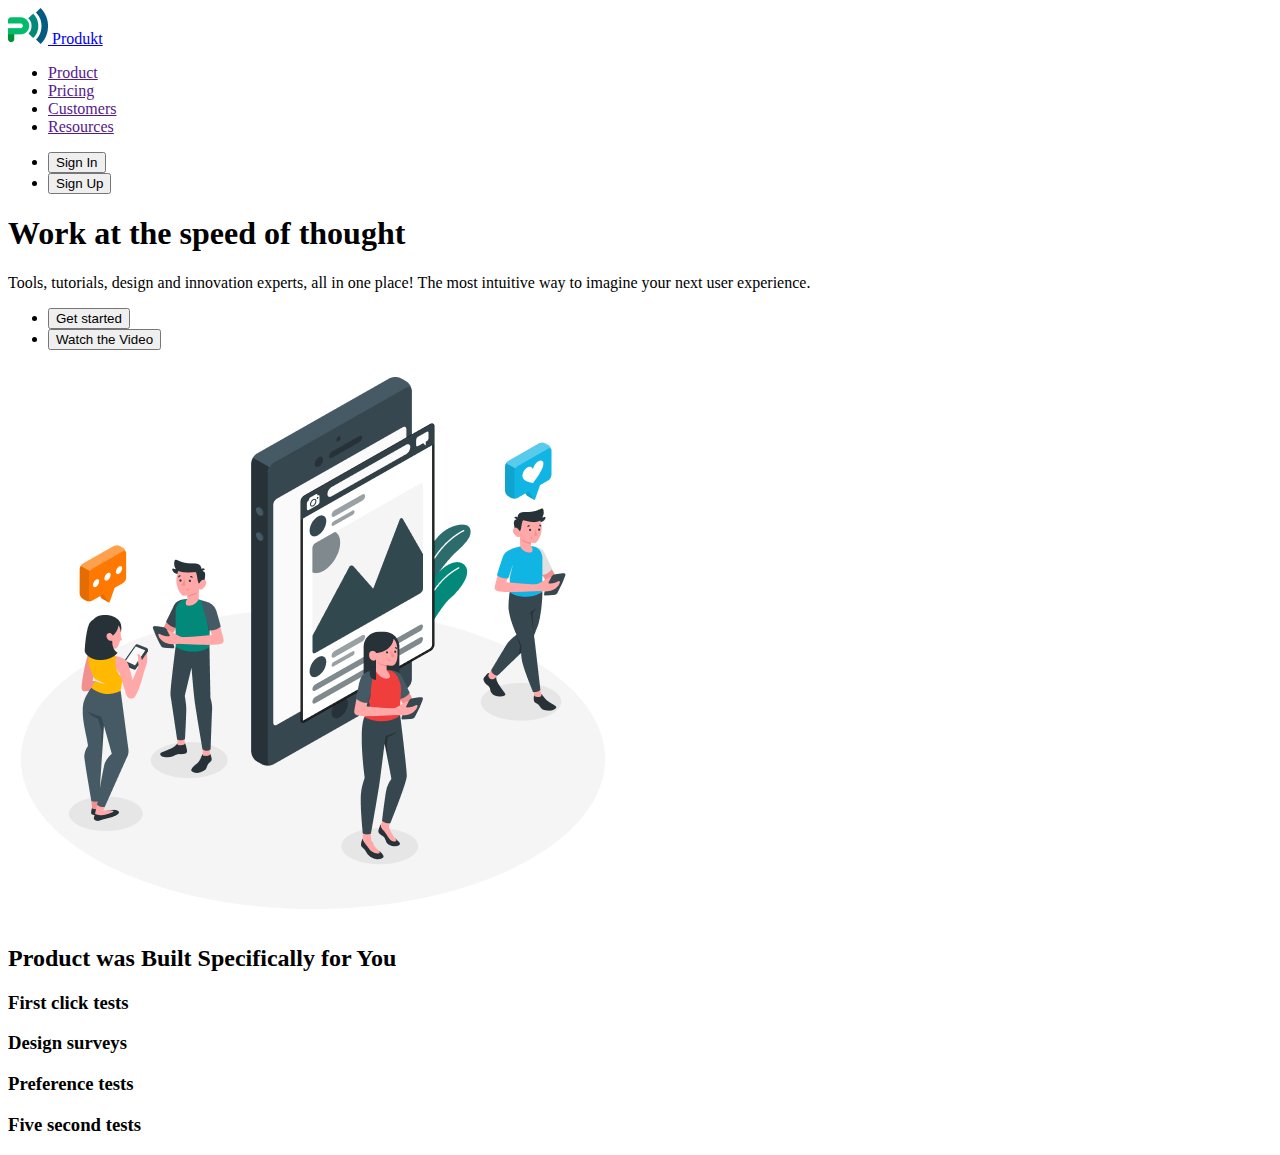
==== index.html @ e3a86c76 "add initial files" ====
<!DOCTYPE html>
<html lang="en">

<head>
    <meta charset="UTF-8">
    <meta name="viewport" content="width=device-width, initial-scale=1.0">
    <title>Document</title>
</head>

<body>
    <header>
        <a href="./index.html">
            <img src="./images/logo.png" alt="logo">
            Produkt
        </a>
        <nav>
            <ul>
                <li><a href="">Product</a></li>
                <li><a href="">Pricing</a></li>
                <li><a href="">Customers</a></li>
                <li><a href="">Resources</a></li>
            </ul>
        </nav>
        <ul>
            <li> <button type="button">Sign In</button></li>
            <li> <button type="button">Sign Up</button></li>
        </ul>
    </header>

</body>
<main>
    <section>
        <h1>Work at the speed
            of thought</h1>
        <p>Tools, tutorials, design and innovation experts, all in one place! The most intuitive way to imagine your
            next user
            experience.</p>
        <ul>
            <li> <button type="button">Get started</button></li>
            <li> <button type="button">Watch the Video</button></li>

        </ul>

    </section>


    <section>
        <img src="./images/hero-img.png" alt="People">

    </section>
    <section>
        <h2>Product was Built Specifically for You</h2>
        <li>
            <h3>First click tests</h3>
            <p></p>
        </li>
        <li>
            <h3>Design surveys</h3>
        </li>
        <li>
            <h3>Preference tests</h3>
        </li>
        <li>
            <h3>Five second tests</h3>
        </li>
    </section>
    <section></section>
    <section></section>
    <section></section>
    <section></section>
    <section></section>
    <section></section>
    <section></section>

</main>

</html>
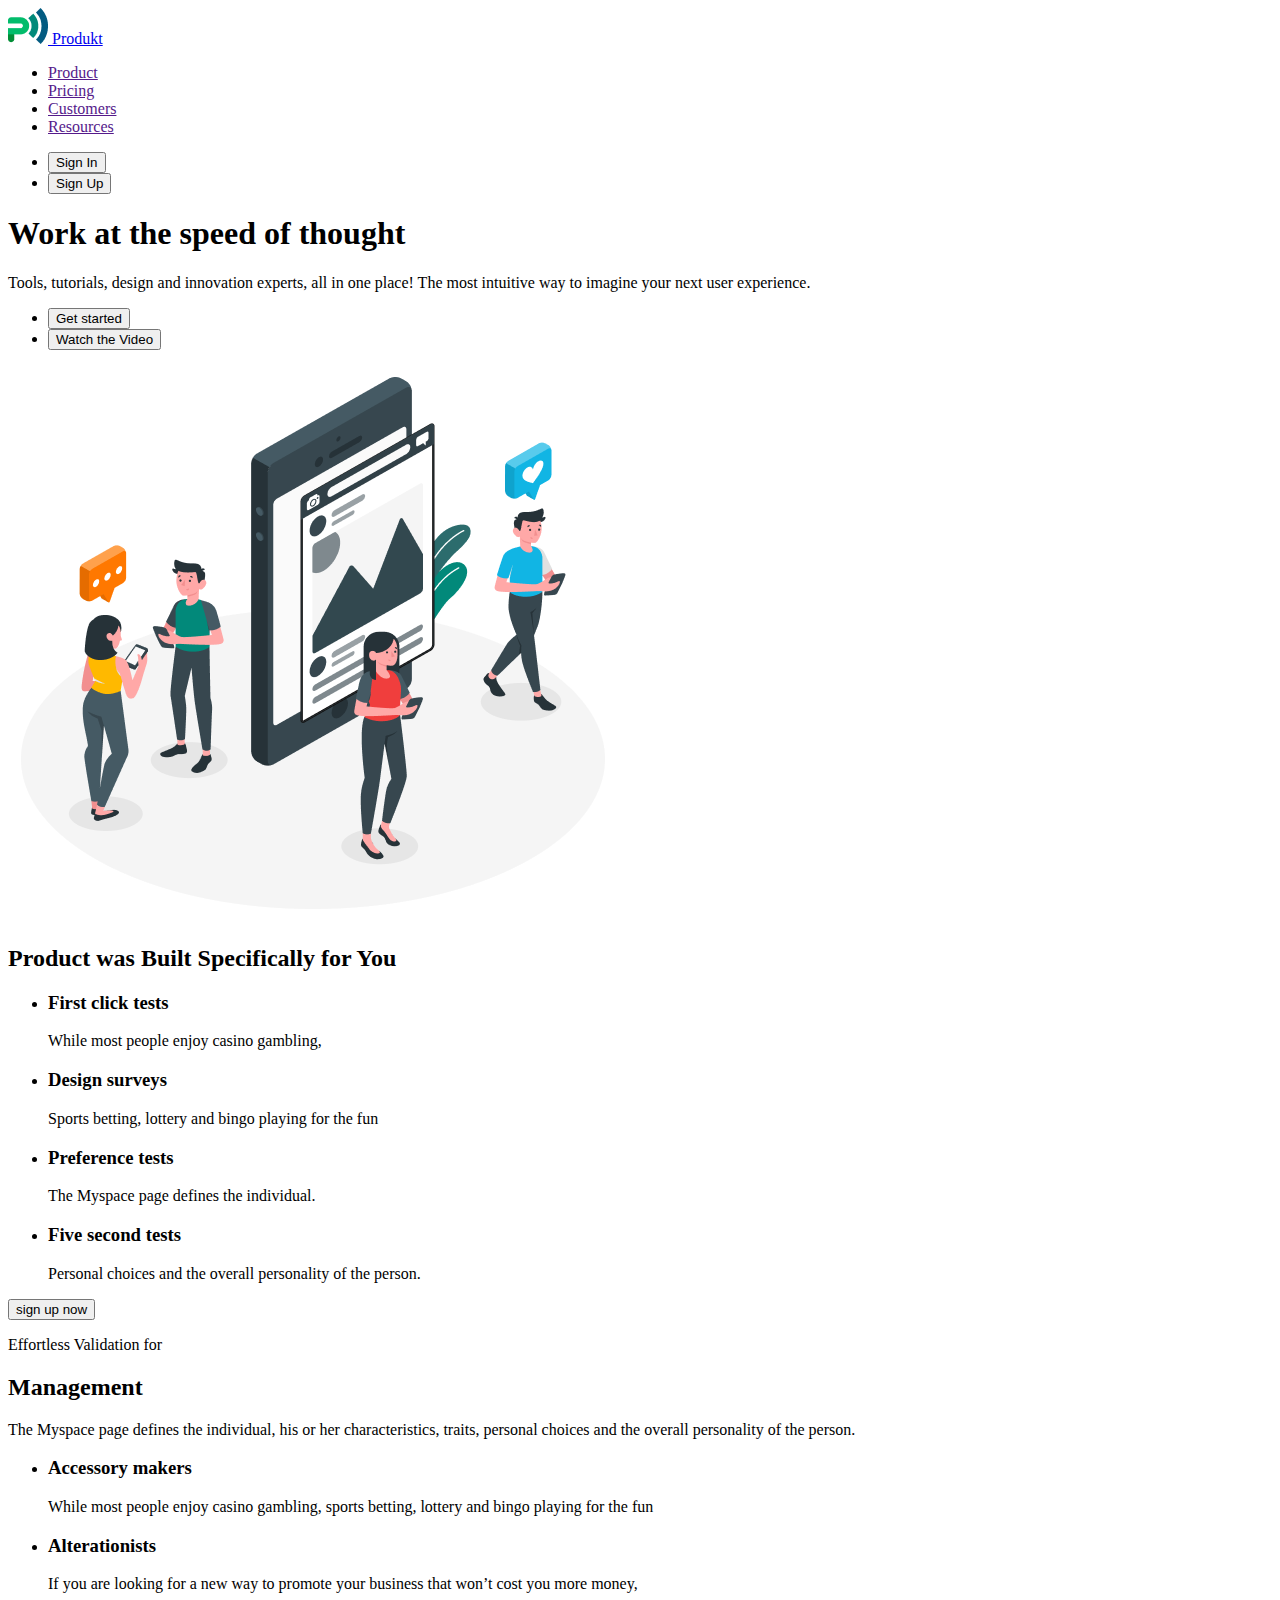
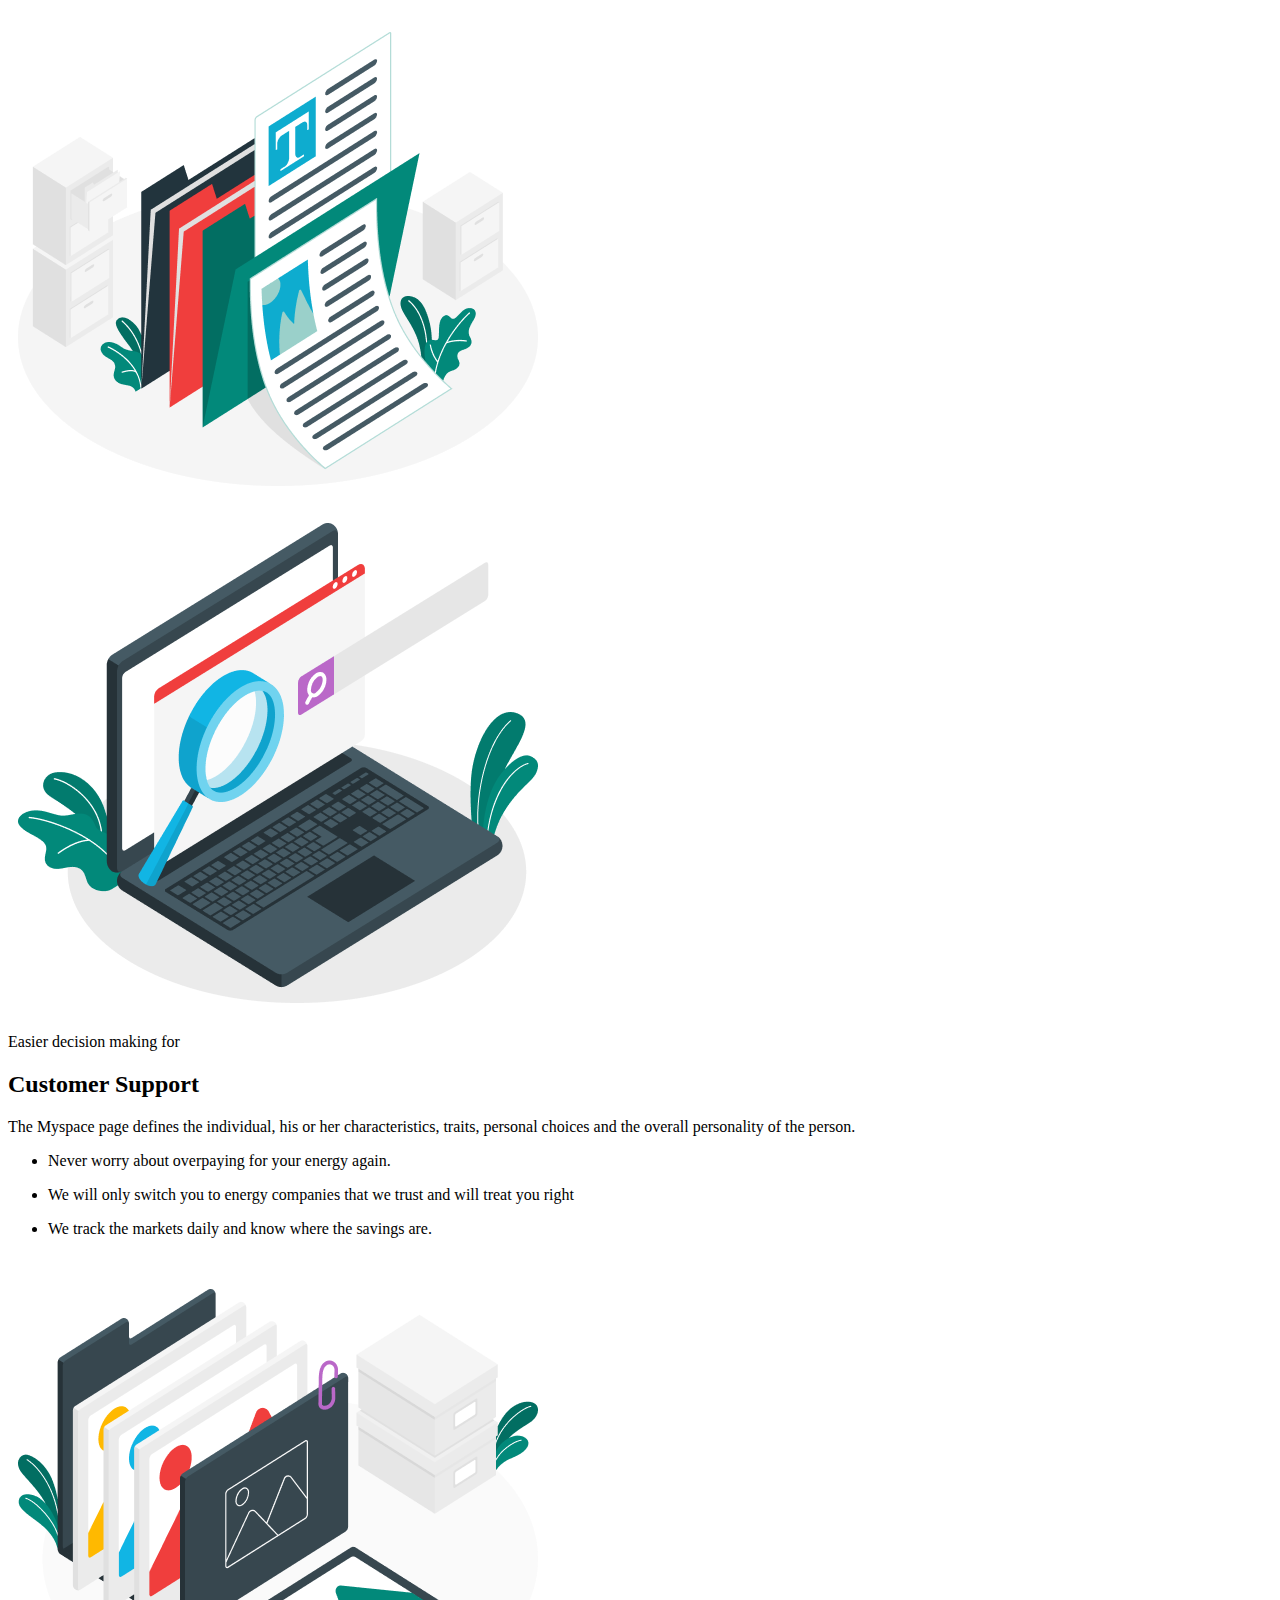
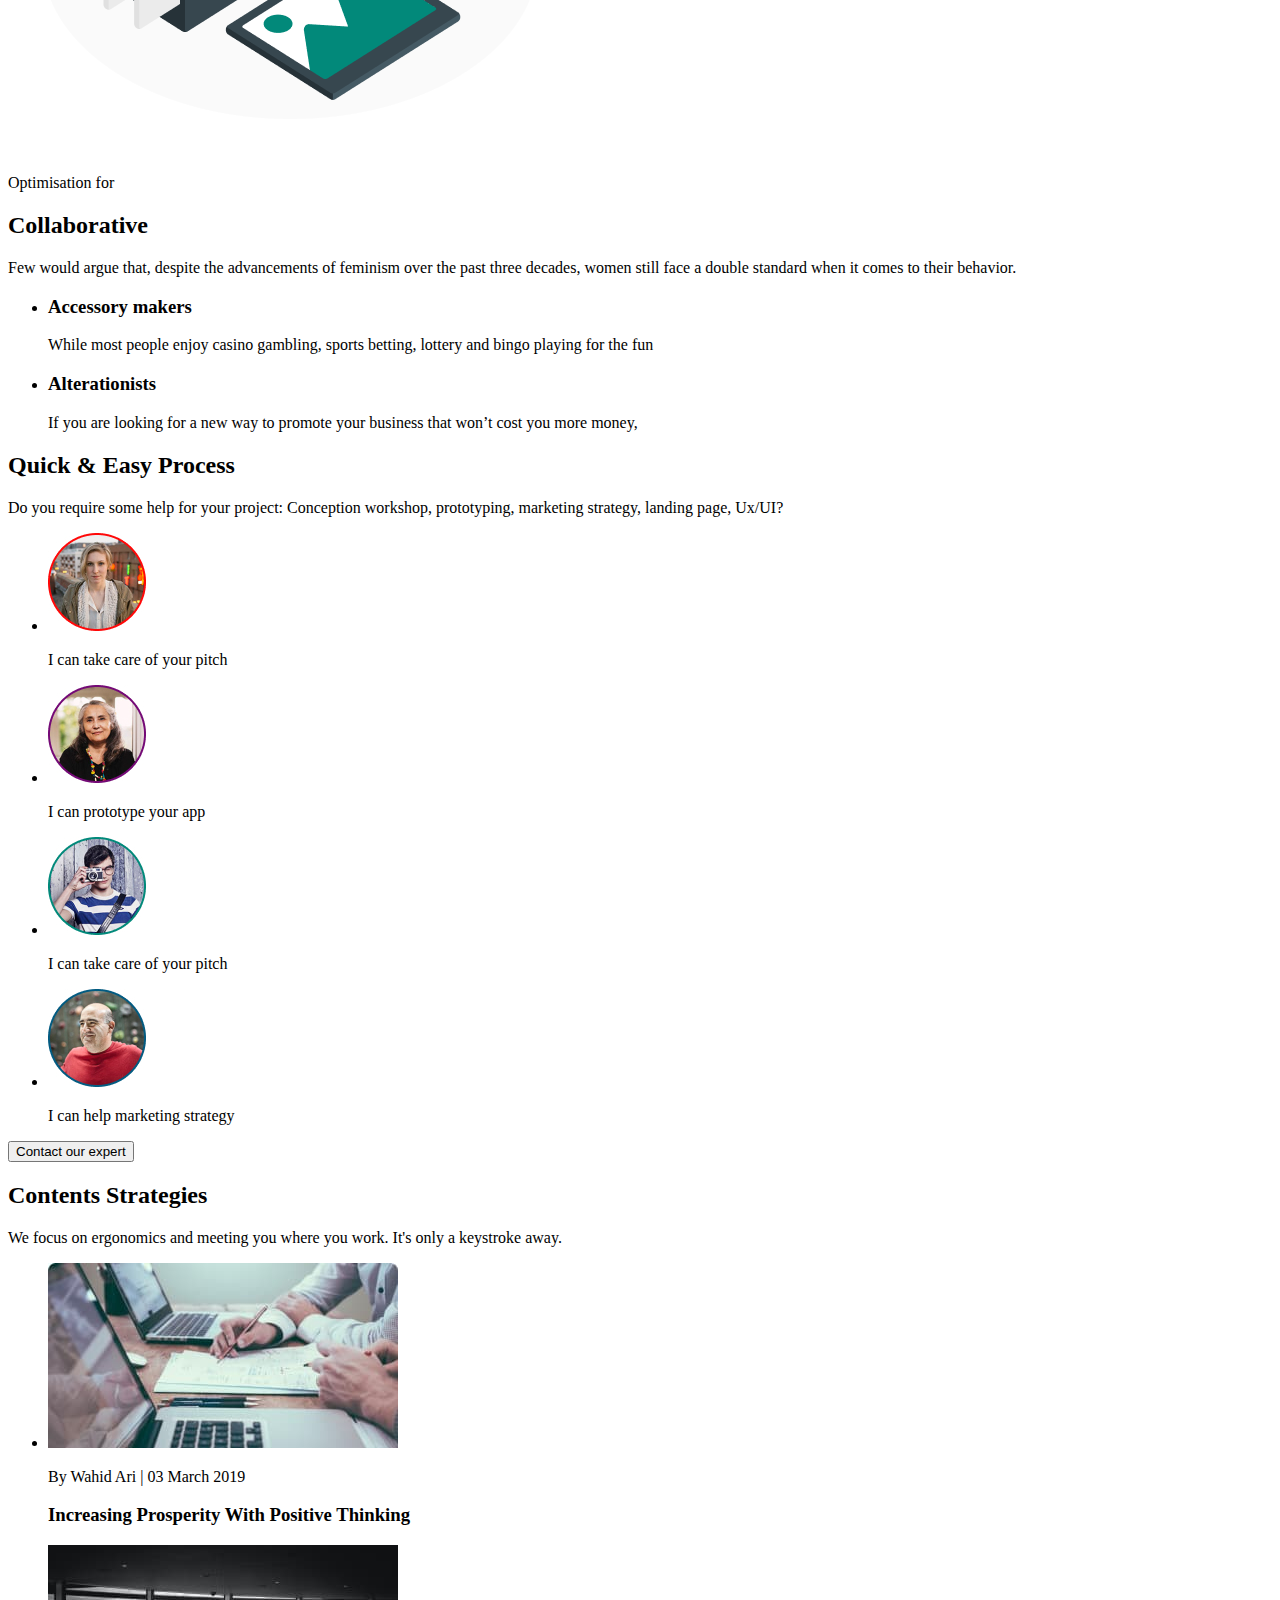
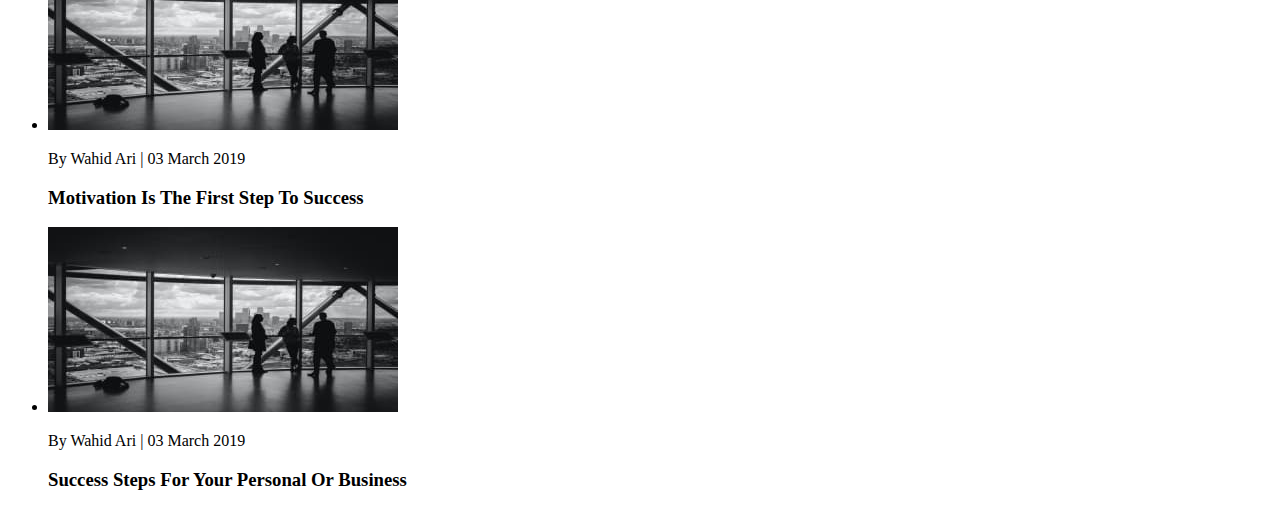
==== commit 43fbd306: "add initial files" ====
--- a/index.html
+++ b/index.html
@@ -27,51 +27,157 @@
         </ul>
     </header>
 
+
+    <main>
+
+        <section>
+            <h1>Work at the speed
+                of thought</h1>
+            <p>Tools, tutorials, design and innovation experts, all in one place! The most intuitive way to imagine your
+                next user
+                experience.</p>
+            <ul>
+                <li> <button type="button">Get started</button></li>
+                <li> <button type="button">Watch the Video</button></li>
+
+            </ul>
+            <img src="./images/hero-img.png" alt="People">
+
+        </section>
+
+        <section>
+            <h2>Product was Built Specifically for You</h2>
+            <ul>
+                <li>
+                    <h3>First click tests</h3>
+                    <p>While most people enjoy casino gambling,</p>
+                </li>
+                <li>
+                    <h3>Design surveys</h3>
+                    <p>Sports betting, lottery and bingo playing for the fun</p>
+                </li>
+                <li>
+                    <h3>Preference tests</h3>
+                    <p>The Myspace page defines the individual.</p>
+                </li>
+                <li>
+                    <h3>Five second tests</h3>
+                    <p>Personal choices and the overall personality of the person.</p>
+                </li>
+            </ul>
+            <button type="button">sign up now</button>
+
+        </section>
+        <section>
+            <p>Effortless Validation for</p>
+            <h2>Management</h2>
+            <p>The Myspace page defines the individual, his or her characteristics, traits, personal choices and the
+                overall
+                personality of the person.
+            </p>
+            <ul>
+                <li>
+                    <h3>Accessory makers</h3>
+                    <p>While most people enjoy casino gambling, sports betting, lottery and bingo playing for the fun
+                    </p>
+                </li>
+                <li>
+                    <h3>Alterationists</h3>
+                    <p>If you are looking for a new way to promote your business that won’t cost you more money,</p>
+                </li>
+            </ul>
+            <img src="./images/management-img.png" alt="Menegment">
+        </section>
+        <section>
+            <img src="./images/support-img.png" alt="Support">
+            <p>Easier decision making for</p>
+            <h2>Customer Support</h2>
+            <p>The Myspace page defines the individual, his or her characteristics, traits, personal choices and the
+                overall
+                personality of the person.</p>
+            <ul>
+                <li>
+                    <p>Never worry about overpaying for your energy again.</p>
+                </li>
+                <li>
+                    <p>We will only switch you to energy companies that we trust and will treat you right</p>
+                </li>
+                <li>
+                    <p>We track the markets daily and know where the savings are.</p>
+                </li>
+            </ul>
+        </section>
+        <section>
+            <img src="./images/collaboration-img.png" alt="collaboration">
+            <p>Optimisation for</p>
+            <h2>Collaborative</h2>
+            <p>Few would argue that, despite the advancements of feminism over the past three decades, women still face
+                a
+                double
+                standard when it comes to their behavior.</p>
+            <ul>
+                <li>
+                    <h3>Accessory makers</h3>
+                    <p>While most people enjoy casino gambling, sports betting, lottery and bingo playing for the fun
+                    </p>
+                </li>
+                <li>
+                    <h3>Alterationists</h3>
+                    <p>If you are looking for a new way to promote your business that won’t cost you more money,</p>
+                </li>
+            </ul>
+        </section>
+        <section>
+            <h2>Quick & Easy Process</h2>
+            <p>Do you require some help for your project: Conception workshop,
+                prototyping, marketing strategy, landing page, Ux/UI?</p>
+            <ul>
+                <li>
+                    <img src="./images/avatar.jpg" alt="Avatar">
+                    <p>I can take care of your pitch</p>
+                </li>
+                <li>
+                    <img src="./images/avatar (1).jpg" alt="Avatar1">
+                    <p>I can prototype your app</p>
+                </li>
+                <li>
+                    <img src="./images/avatar (2).jpg" alt="Avatar2">
+                    <p>I can take care of your pitch</p>
+                </li>
+                <li>
+                    <img src="./images/avatar (3).jpg" alt="Avatar3">
+                    <p>I can help marketing strategy</p>
+                </li>
+            </ul>
+            <button type="button">Contact our expert</button>
+        </section>
+        <section>
+            <h2>Contents Strategies</h2>
+            <p>We focus on ergonomics and meeting you where you work. It's only a keystroke away.</p>
+            <ul>
+                <li>
+                    <img src="./images/Bitmap2.jpg" alt="Laptop">
+                    <p>By Wahid Ari | 03 March 2019</p>
+                    <h3>Increasing Prosperity With Positive Thinking</h3>
+                </li>
+                <li>
+                    <img src="./images/Bitmap1.jpg" alt="Windiw">
+                    <p>By Wahid Ari | 03 March 2019</p>
+                    <h3>Motivation Is The First Step To Success</h3>
+                </li>
+                <li>
+                    <img src="./images/Bitmap1.jpg" alt="Buildings">
+                    <p>By Wahid Ari | 03 March 2019</p>
+                    <h3>Success Steps For Your Personal Or Business</h3>
+                </li>
+            </ul>
+        </section>
+        <section></section>
+        <section></section>
+        <section></section>
+
+    </main>
+    <footer></footer>
 </body>
-<main>
-    <section>
-        <h1>Work at the speed
-            of thought</h1>
-        <p>Tools, tutorials, design and innovation experts, all in one place! The most intuitive way to imagine your
-            next user
-            experience.</p>
-        <ul>
-            <li> <button type="button">Get started</button></li>
-            <li> <button type="button">Watch the Video</button></li>
-
-        </ul>
-
-    </section>
-
-
-    <section>
-        <img src="./images/hero-img.png" alt="People">
-
-    </section>
-    <section>
-        <h2>Product was Built Specifically for You</h2>
-        <li>
-            <h3>First click tests</h3>
-            <p></p>
-        </li>
-        <li>
-            <h3>Design surveys</h3>
-        </li>
-        <li>
-            <h3>Preference tests</h3>
-        </li>
-        <li>
-            <h3>Five second tests</h3>
-        </li>
-    </section>
-    <section></section>
-    <section></section>
-    <section></section>
-    <section></section>
-    <section></section>
-    <section></section>
-    <section></section>
-
-</main>
 
 </html>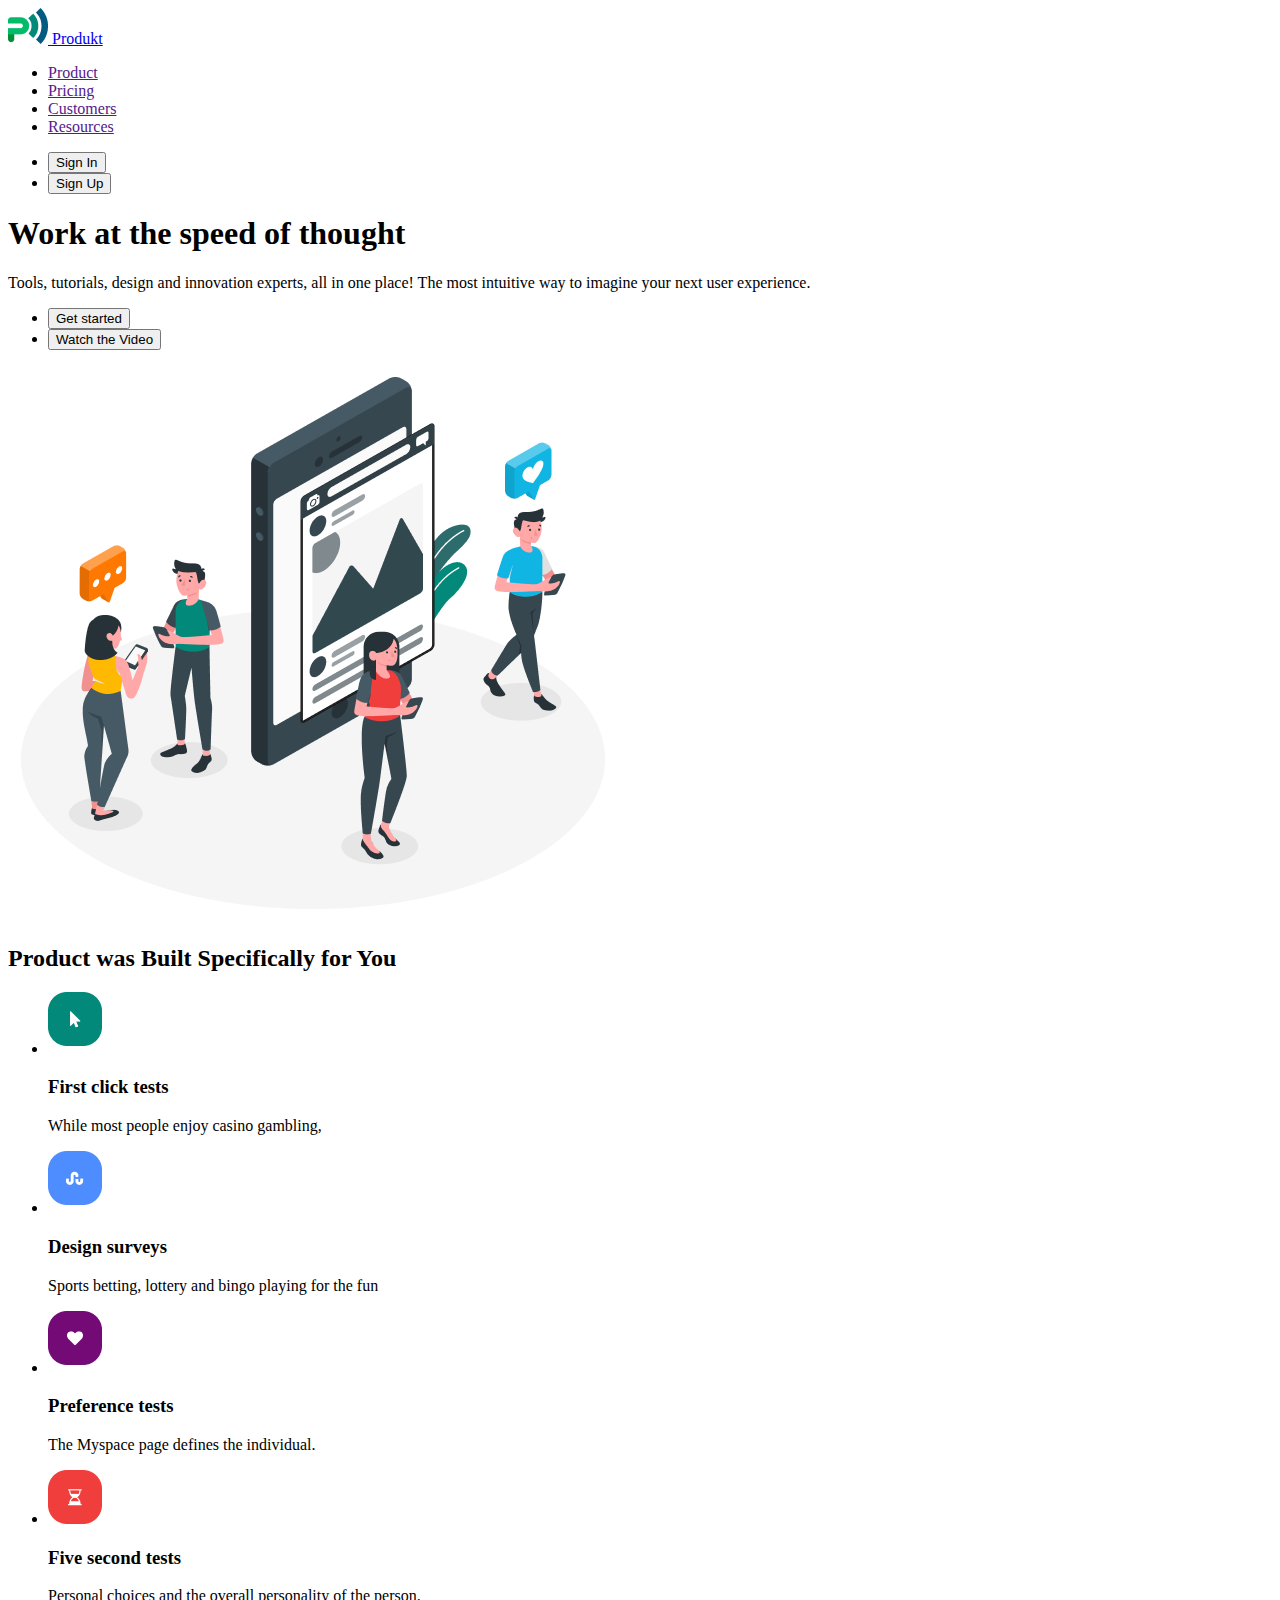
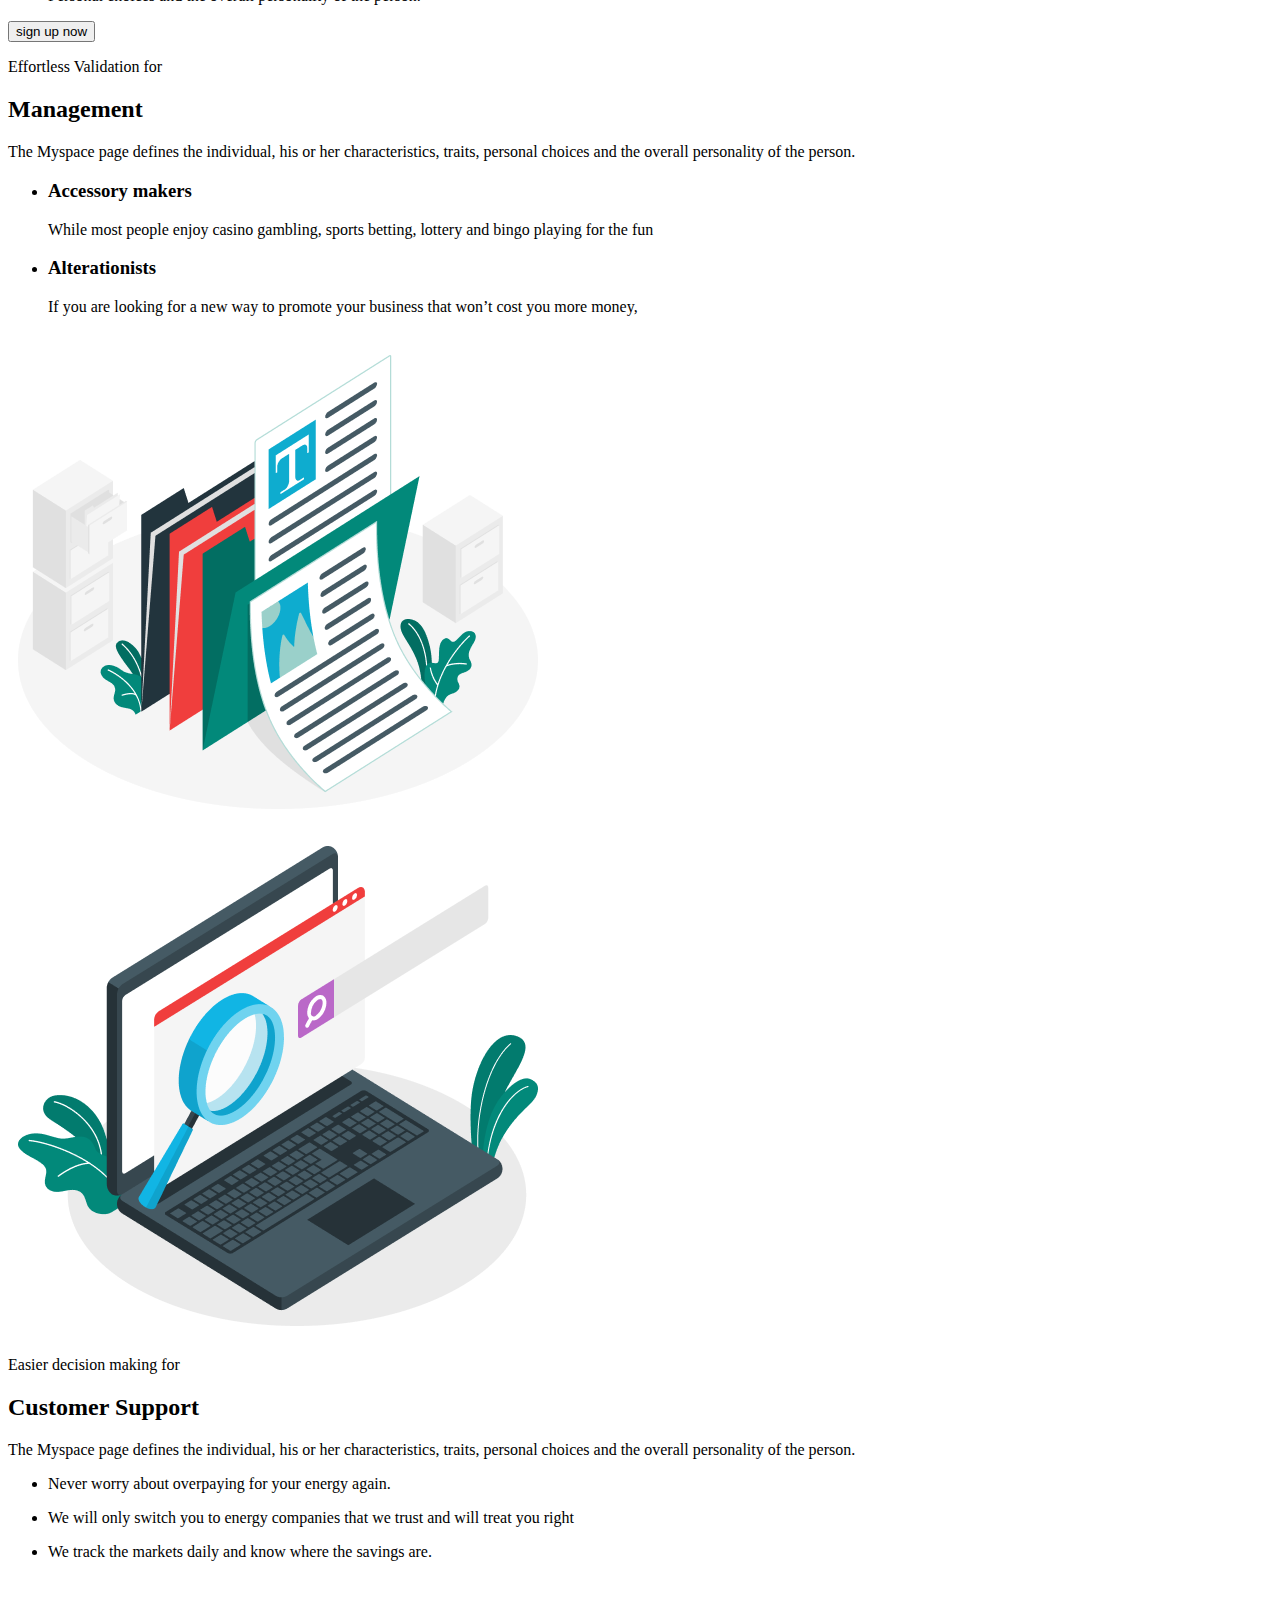
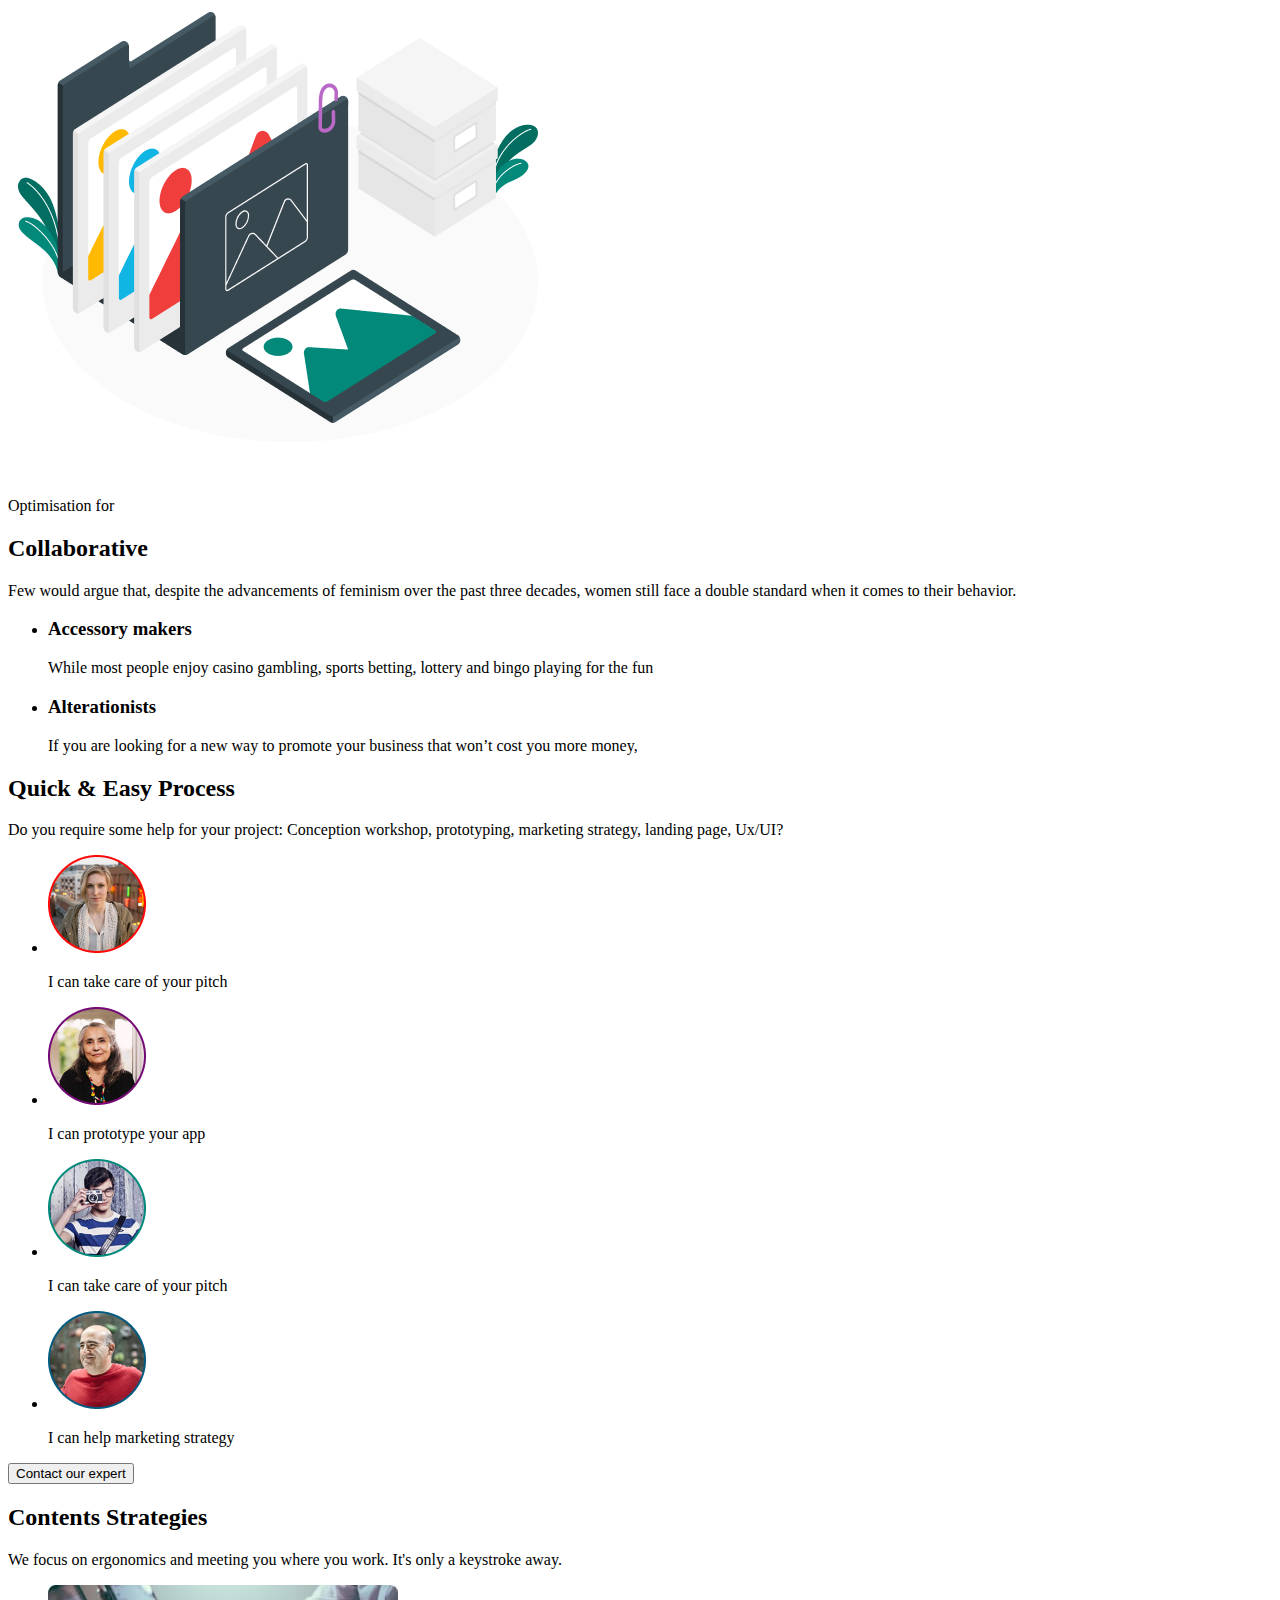
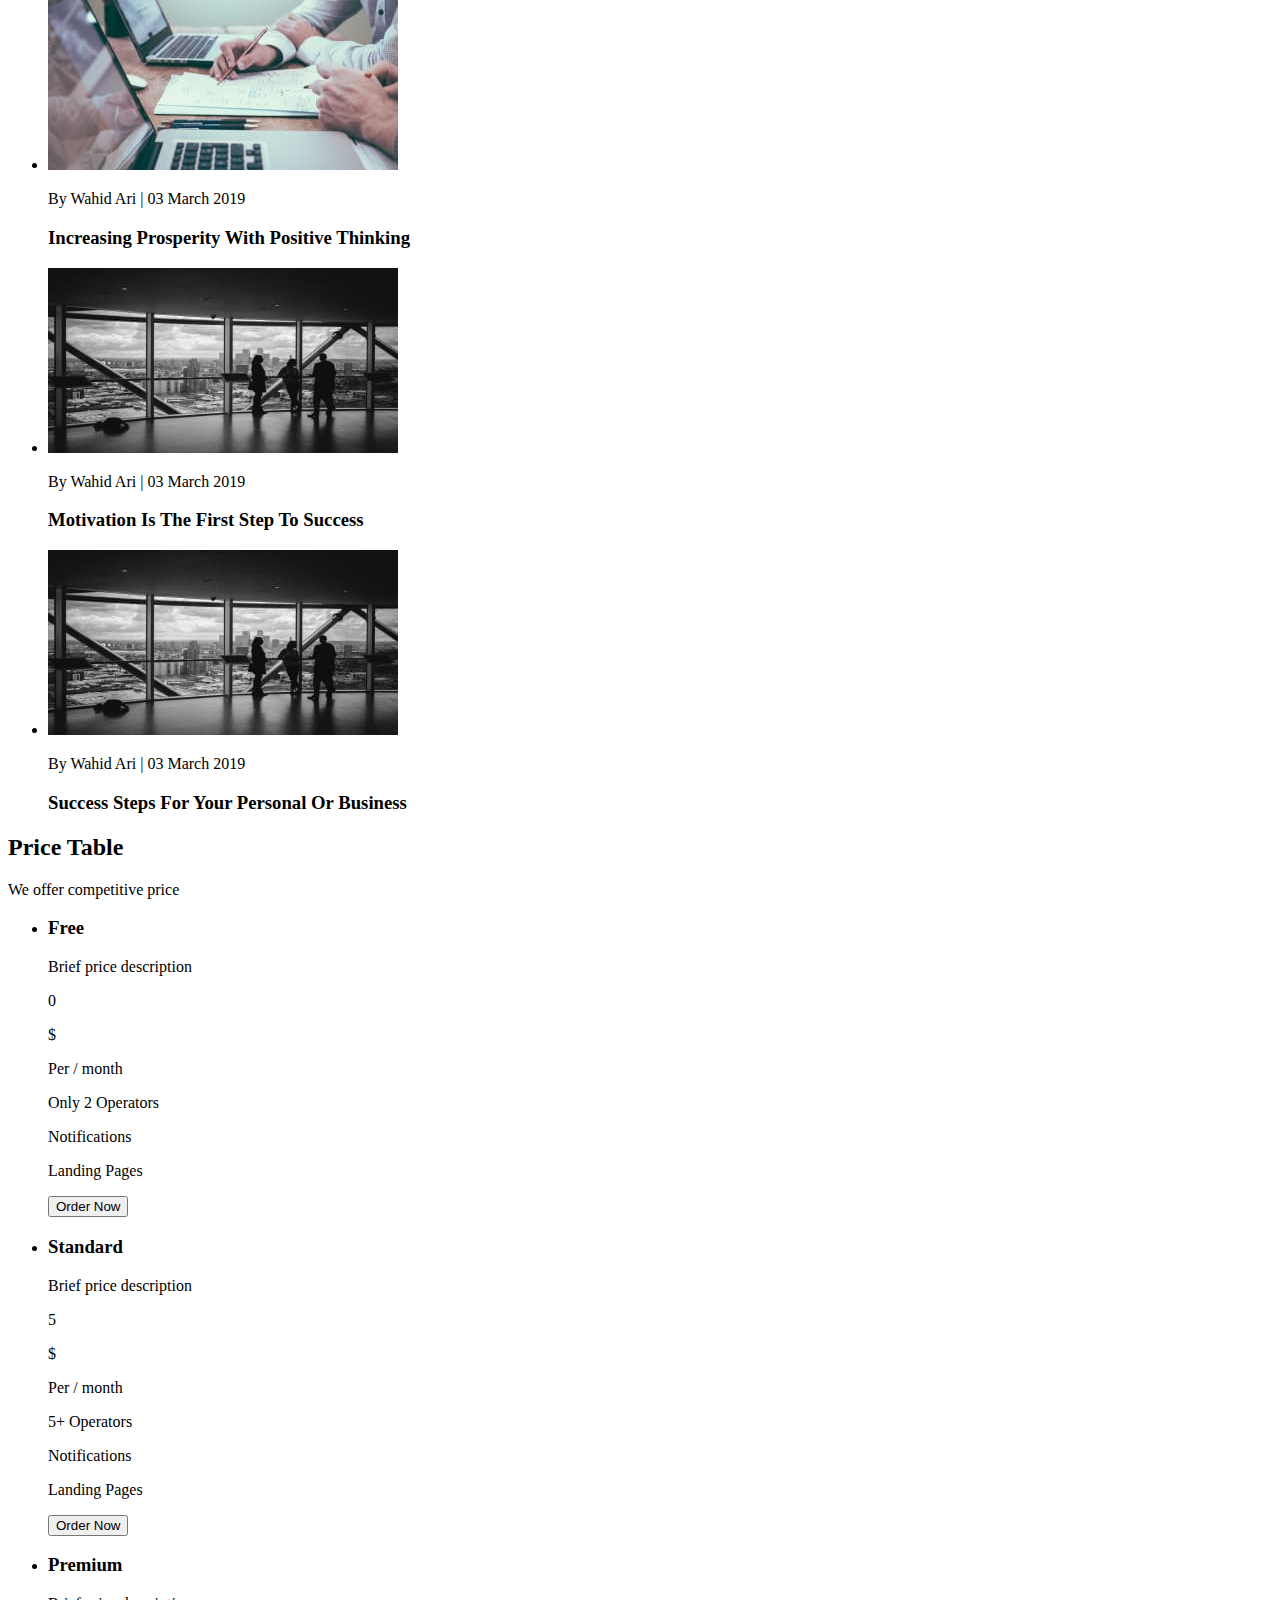
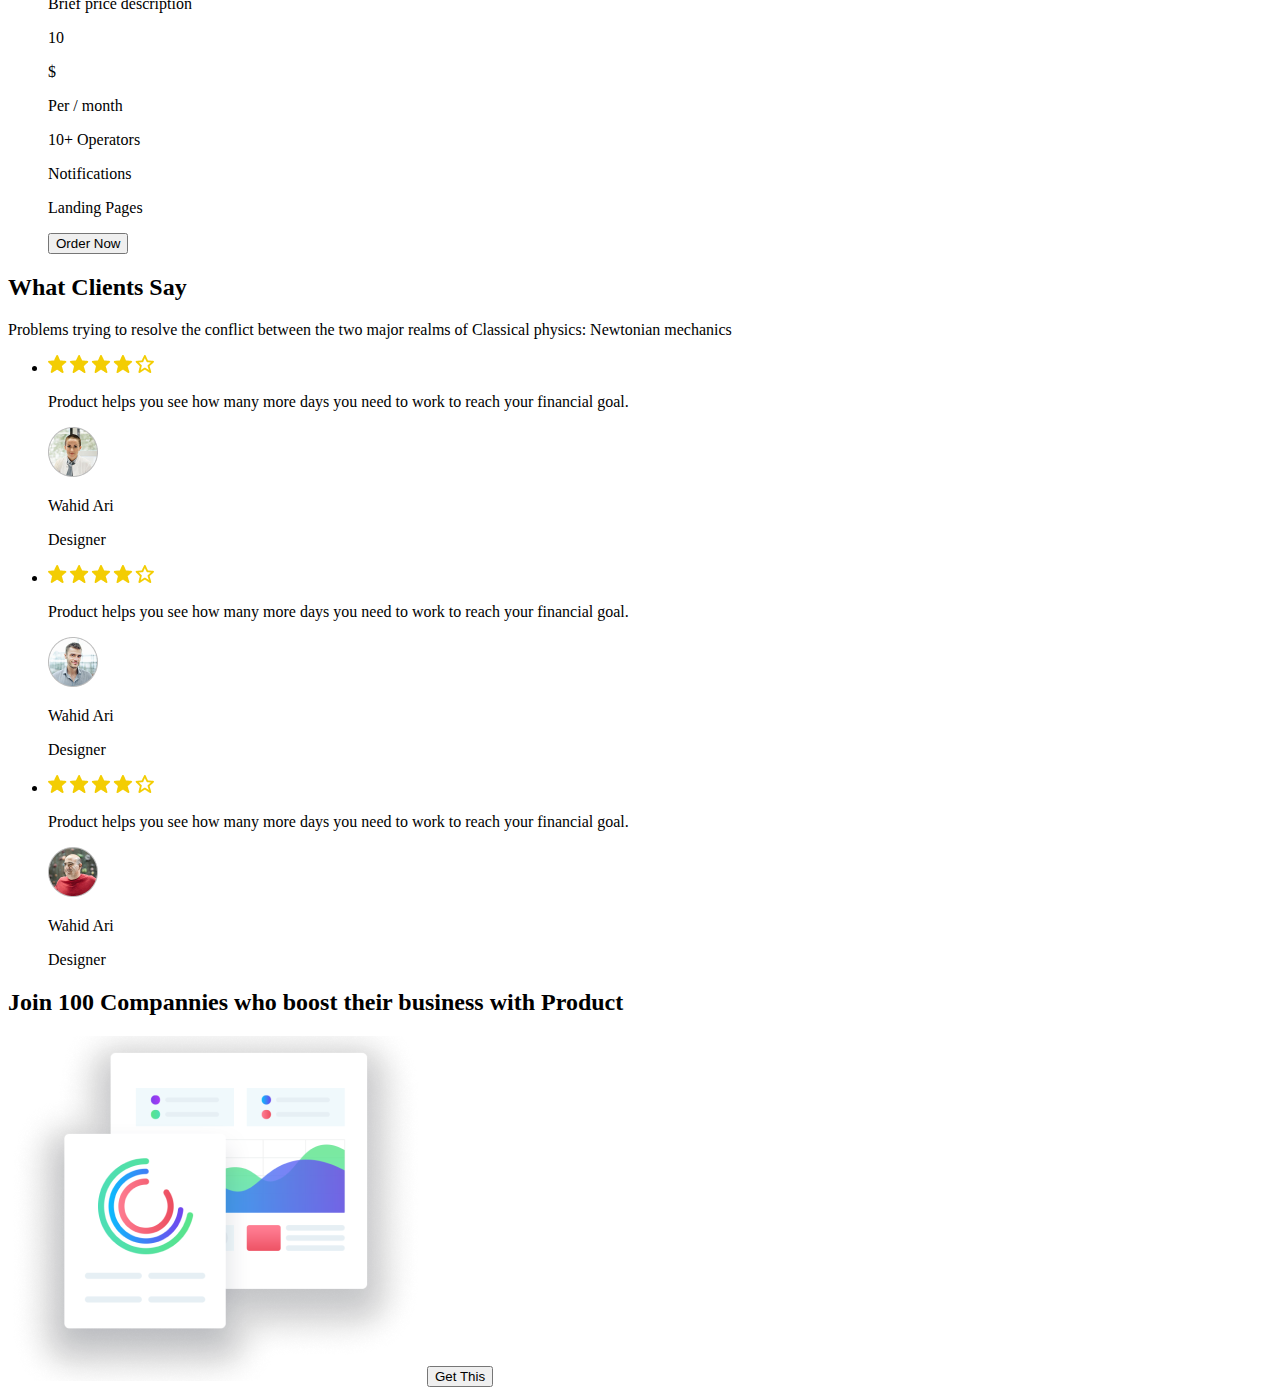
==== commit df00c74f: "add initial files" ====
--- a/index.html
+++ b/index.html
@@ -49,18 +49,22 @@
             <h2>Product was Built Specifically for You</h2>
             <ul>
                 <li>
+                    <img src="./images/icon-1.png" alt="green">
                     <h3>First click tests</h3>
                     <p>While most people enjoy casino gambling,</p>
                 </li>
                 <li>
+                    <img src="./images/icon-2.png" alt="blue">
                     <h3>Design surveys</h3>
                     <p>Sports betting, lottery and bingo playing for the fun</p>
                 </li>
                 <li>
+                    <img src="./images/icon-3.png" alt="purple">
                     <h3>Preference tests</h3>
                     <p>The Myspace page defines the individual.</p>
                 </li>
                 <li>
+                    <img src="./images/icon-4.png" alt="red">
                     <h3>Five second tests</h3>
                     <p>Personal choices and the overall personality of the person.</p>
                 </li>
@@ -172,9 +176,93 @@
                 </li>
             </ul>
         </section>
-        <section></section>
-        <section></section>
-        <section></section>
+        <section>
+            <h2>Price Table</h2>
+            <p>We offer competitive price</p>
+            <ul>
+                <li>
+                    <h3>Free</h3>
+                    <p>Brief price description</p>
+                    <p>0</p>
+                    <p>$</p>
+                    <p>Per / month</p>
+                    <p>Only 2 Operators</p>
+                    <p>Notifications</p>
+                    <p>Landing Pages</p>
+                    <button type="button">Order Now</button>
+                </li>
+            </ul>
+            <ul>
+                <li>
+                    <h3>Standard</h3>
+                    <p>Brief price description</p>
+                    <p>5</p>
+                    <p>$</p>
+                    <p>Per / month</p>
+                    <p>5+ Operators</p>
+                    <p>Notifications</p>
+                    <p>Landing Pages</p>
+                    <button type="button">Order Now</button>
+                </li>
+            </ul>
+            <ul>
+                <li>
+                    <h3>Premium</h3>
+                    <p>Brief price description</p>
+                    <p>10</p>
+                    <p>$</p>
+                    <p>Per / month</p>
+                    <p>10+ Operators</p>
+                    <p>Notifications</p>
+                    <p>Landing Pages</p>
+                    <button type="button">Order Now</button>
+                </li>
+            </ul>
+        </section>
+        <section>
+            <h2>What Clients Say</h2>
+            <p>Problems trying to resolve the conflict between
+                the two major realms of Classical physics: Newtonian mechanics</p>
+            <ul>
+                <li>
+                    <img src="./images/Group 204.png" alt="stars">
+                    <p>Product helps you see how many
+                        more days you need to work to
+                        reach your financial goal.</p>
+                    <img src="./images/Ellipse1.png" alt="woman">
+                    <p>Wahid Ari</p>
+                    <p>Designer</p>
+                </li>
+            </ul>
+            <ul>
+                <li>
+                    <img src="./images/Group 204.png" alt="stars">
+                    <p>Product helps you see how many
+                        more days you need to work to
+                        reach your financial goal.</p>
+                    <img src="./images/Ellipse2.png" alt="boy">
+                    <p>Wahid Ari</p>
+                    <p>Designer</p>
+                </li>
+            </ul>
+            <ul>
+                <li>
+                    <img src="./images/Group 204.png" alt="stars">
+                    <p>Product helps you see how many
+                        more days you need to work to
+                        reach your financial goal.</p>
+                    <img src="./images/Ellipse3.png" alt="men">
+                    <p>Wahid Ari</p>
+                    <p>Designer</p>
+                </li>
+            </ul>
+        </section>
+        <section>
+            <h2>Join 100 Compannies who boost their business with Product</h2>
+            <img src="./images/screen.png" alt="graphics">
+            <button type="button">Get This</button>
+        </section>
+
 
     </main>
     <footer></footer>
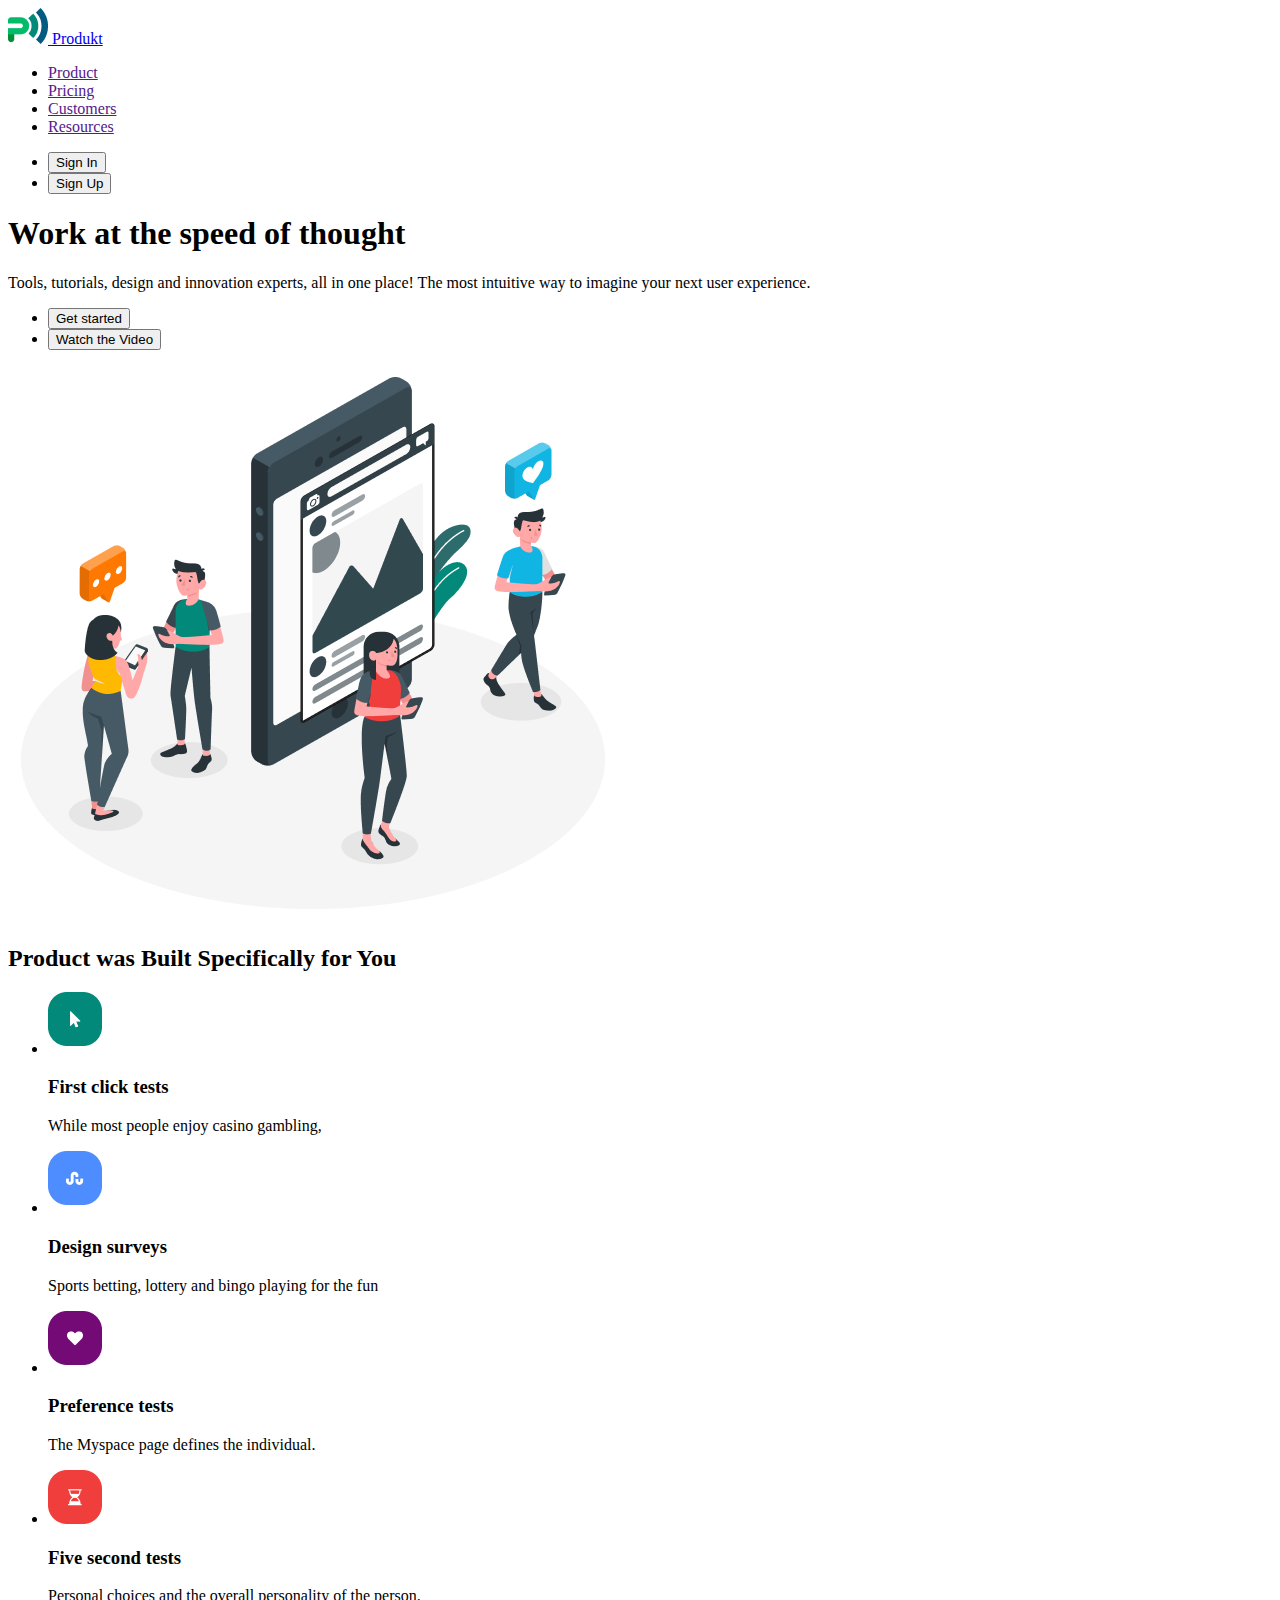
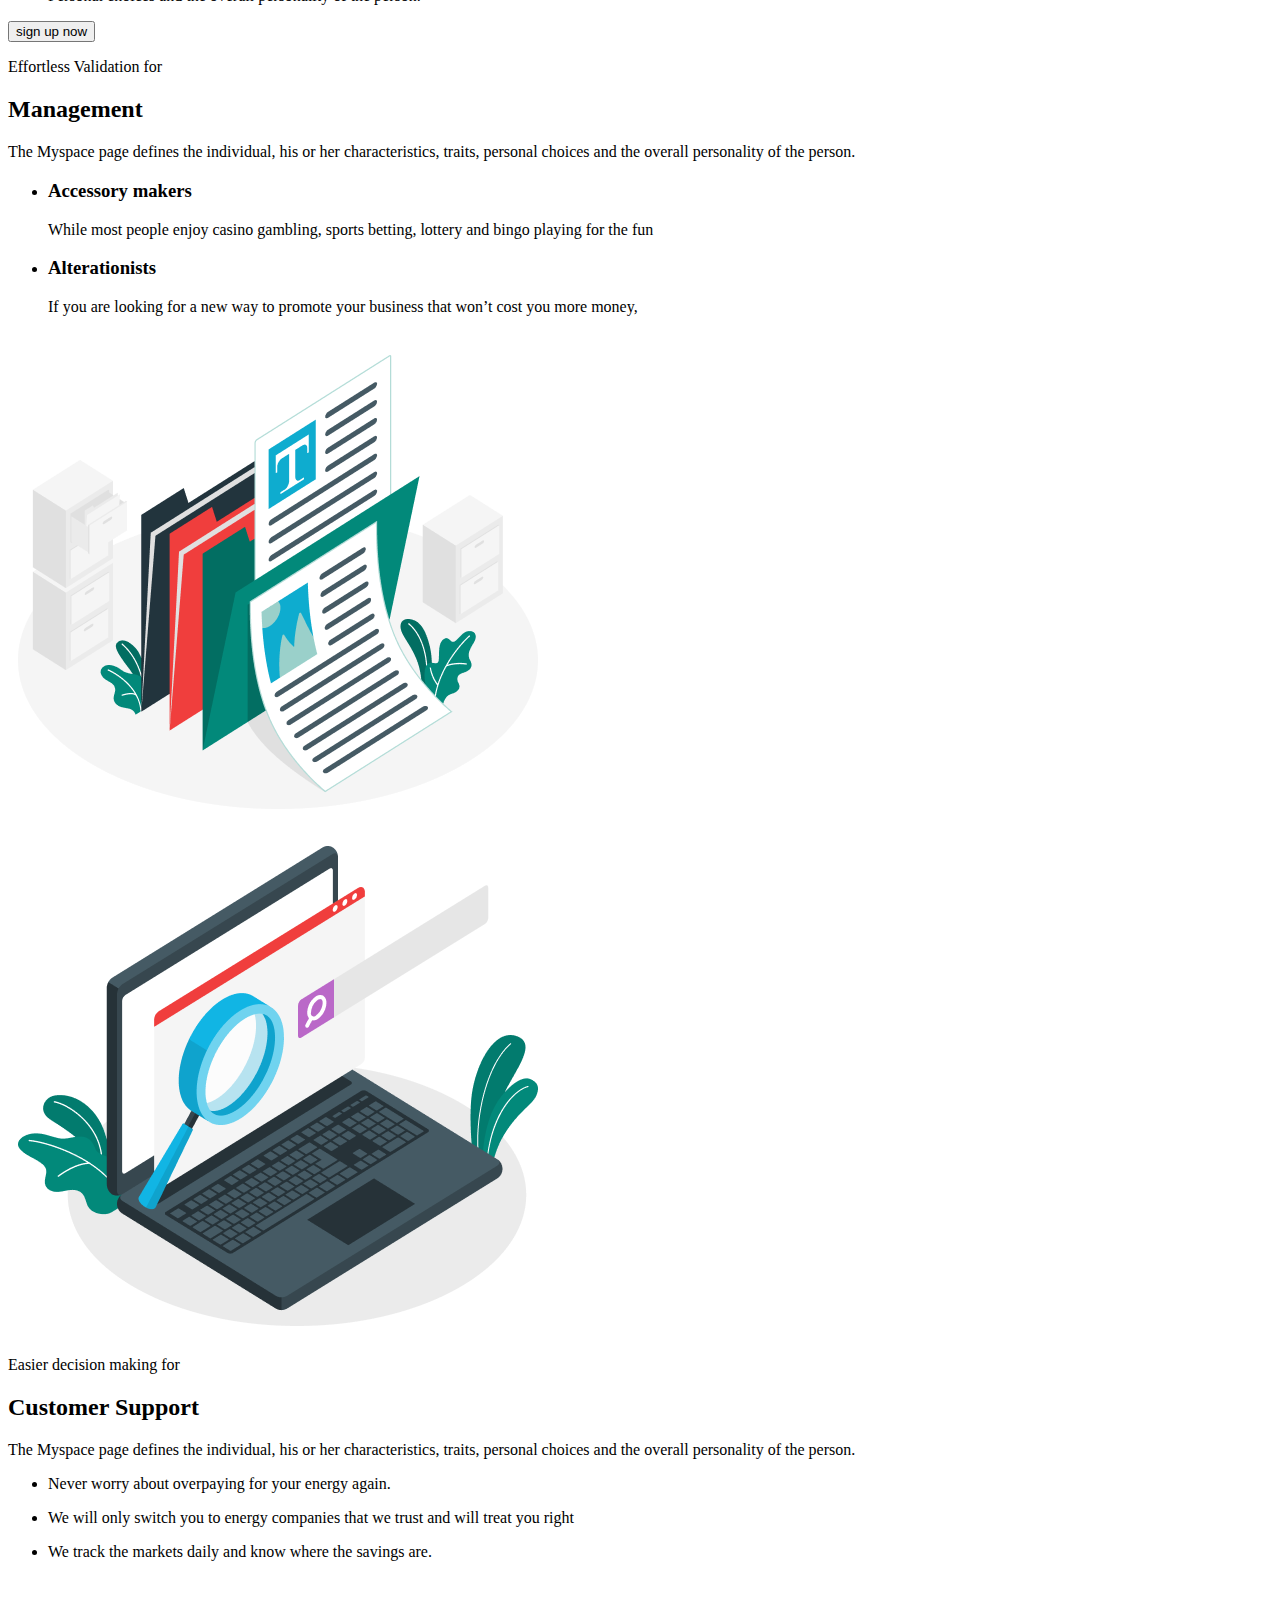
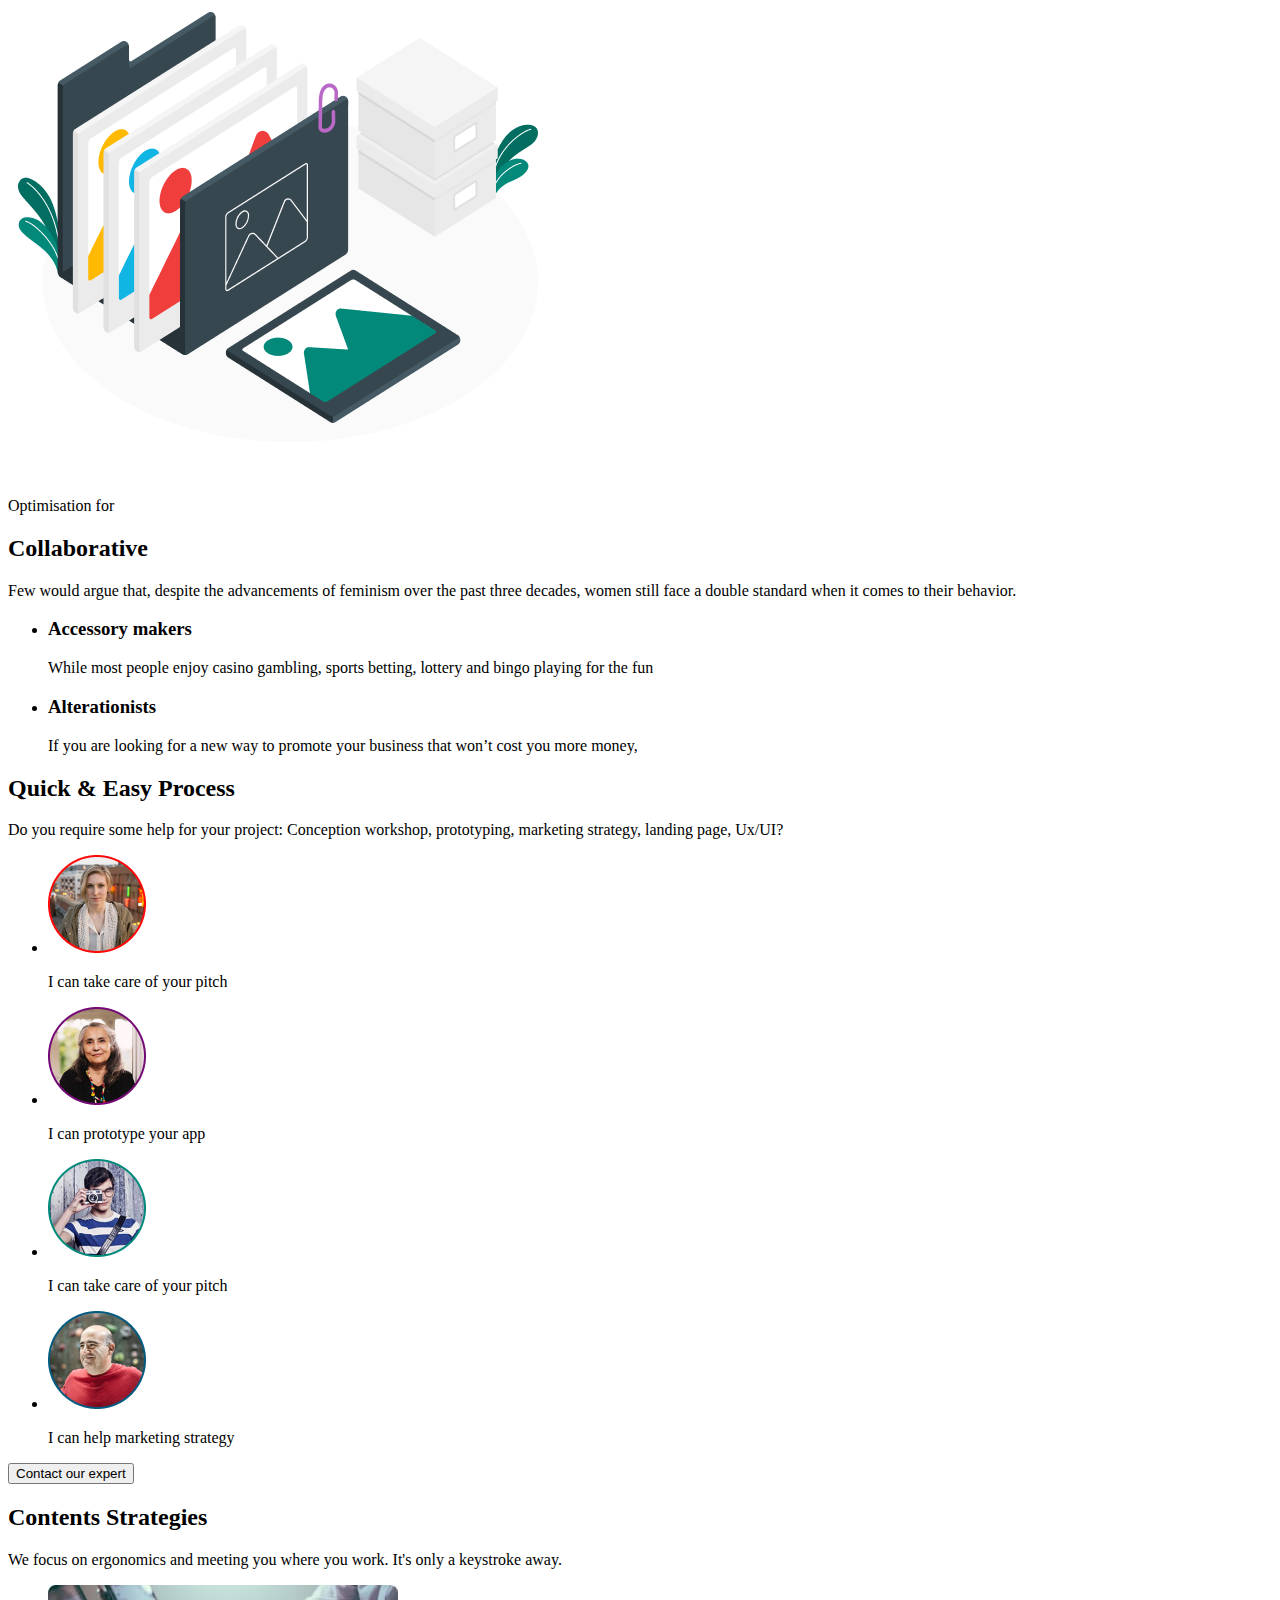
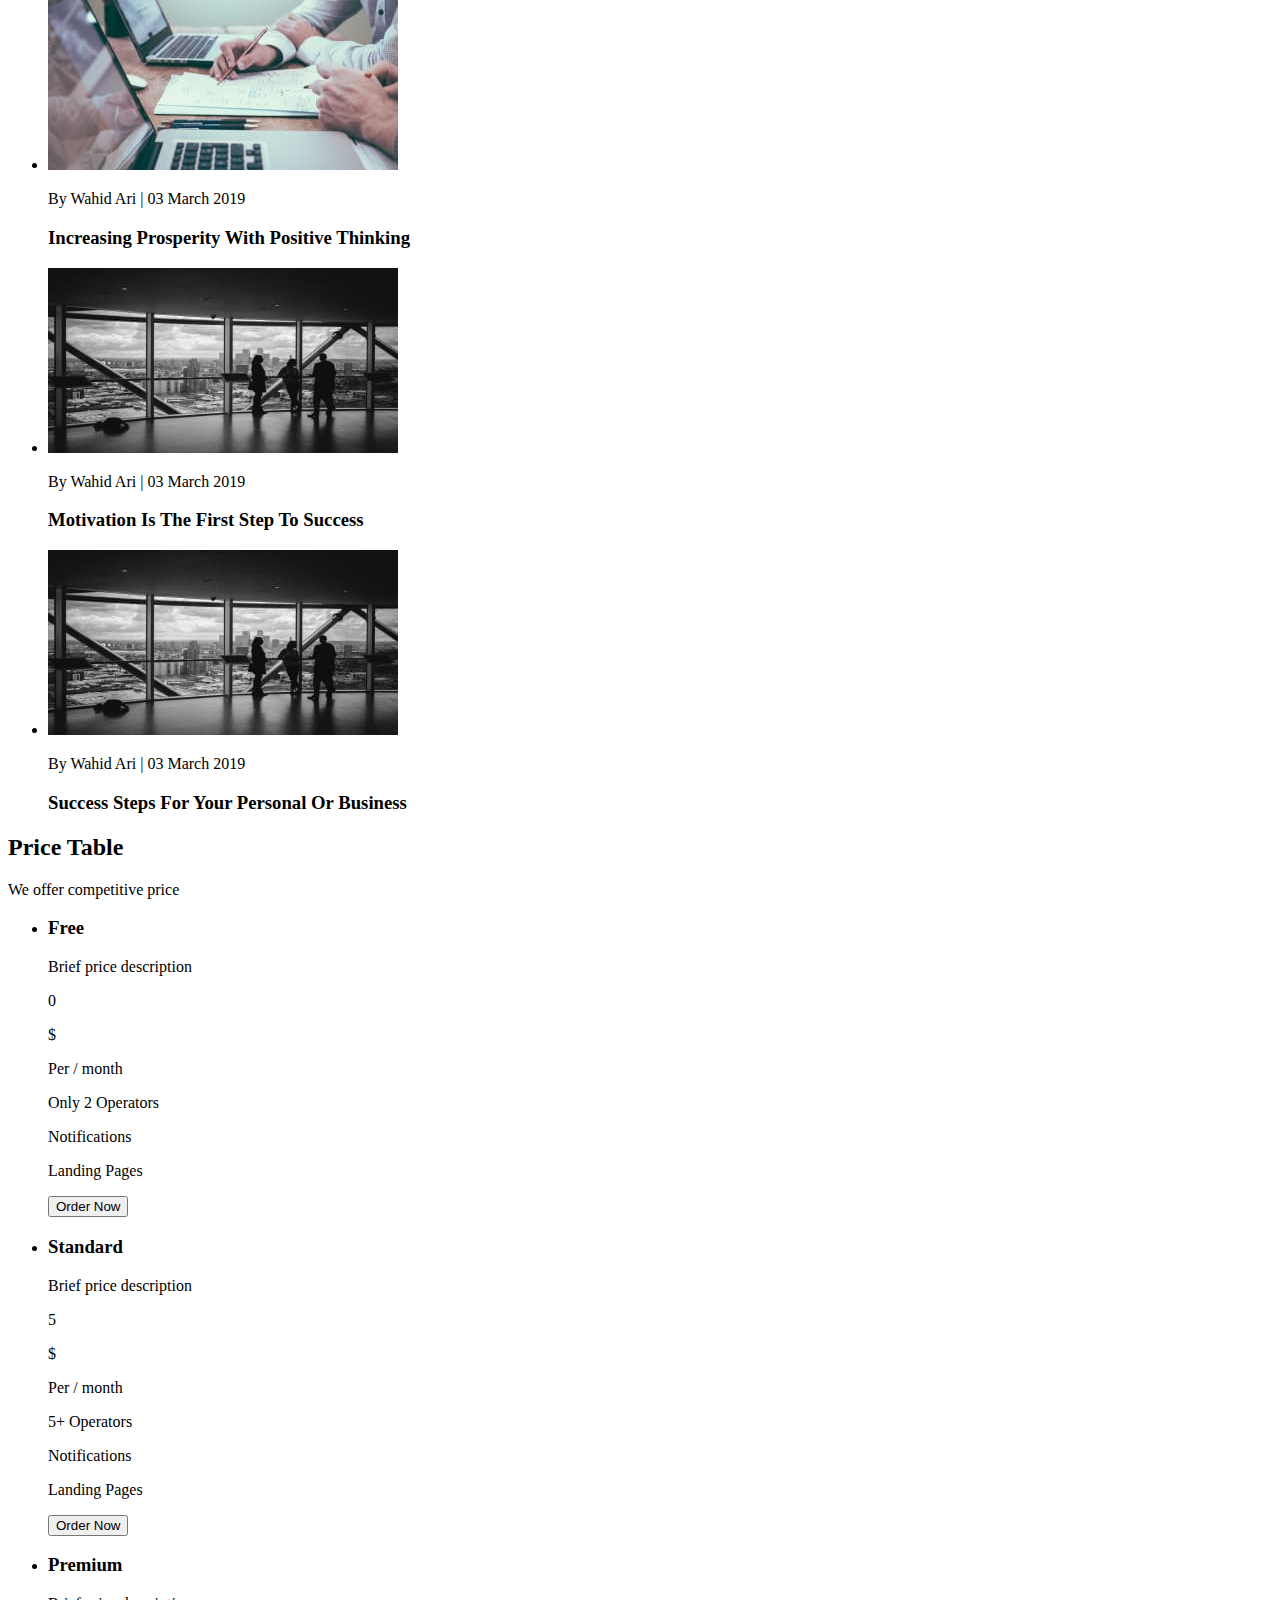
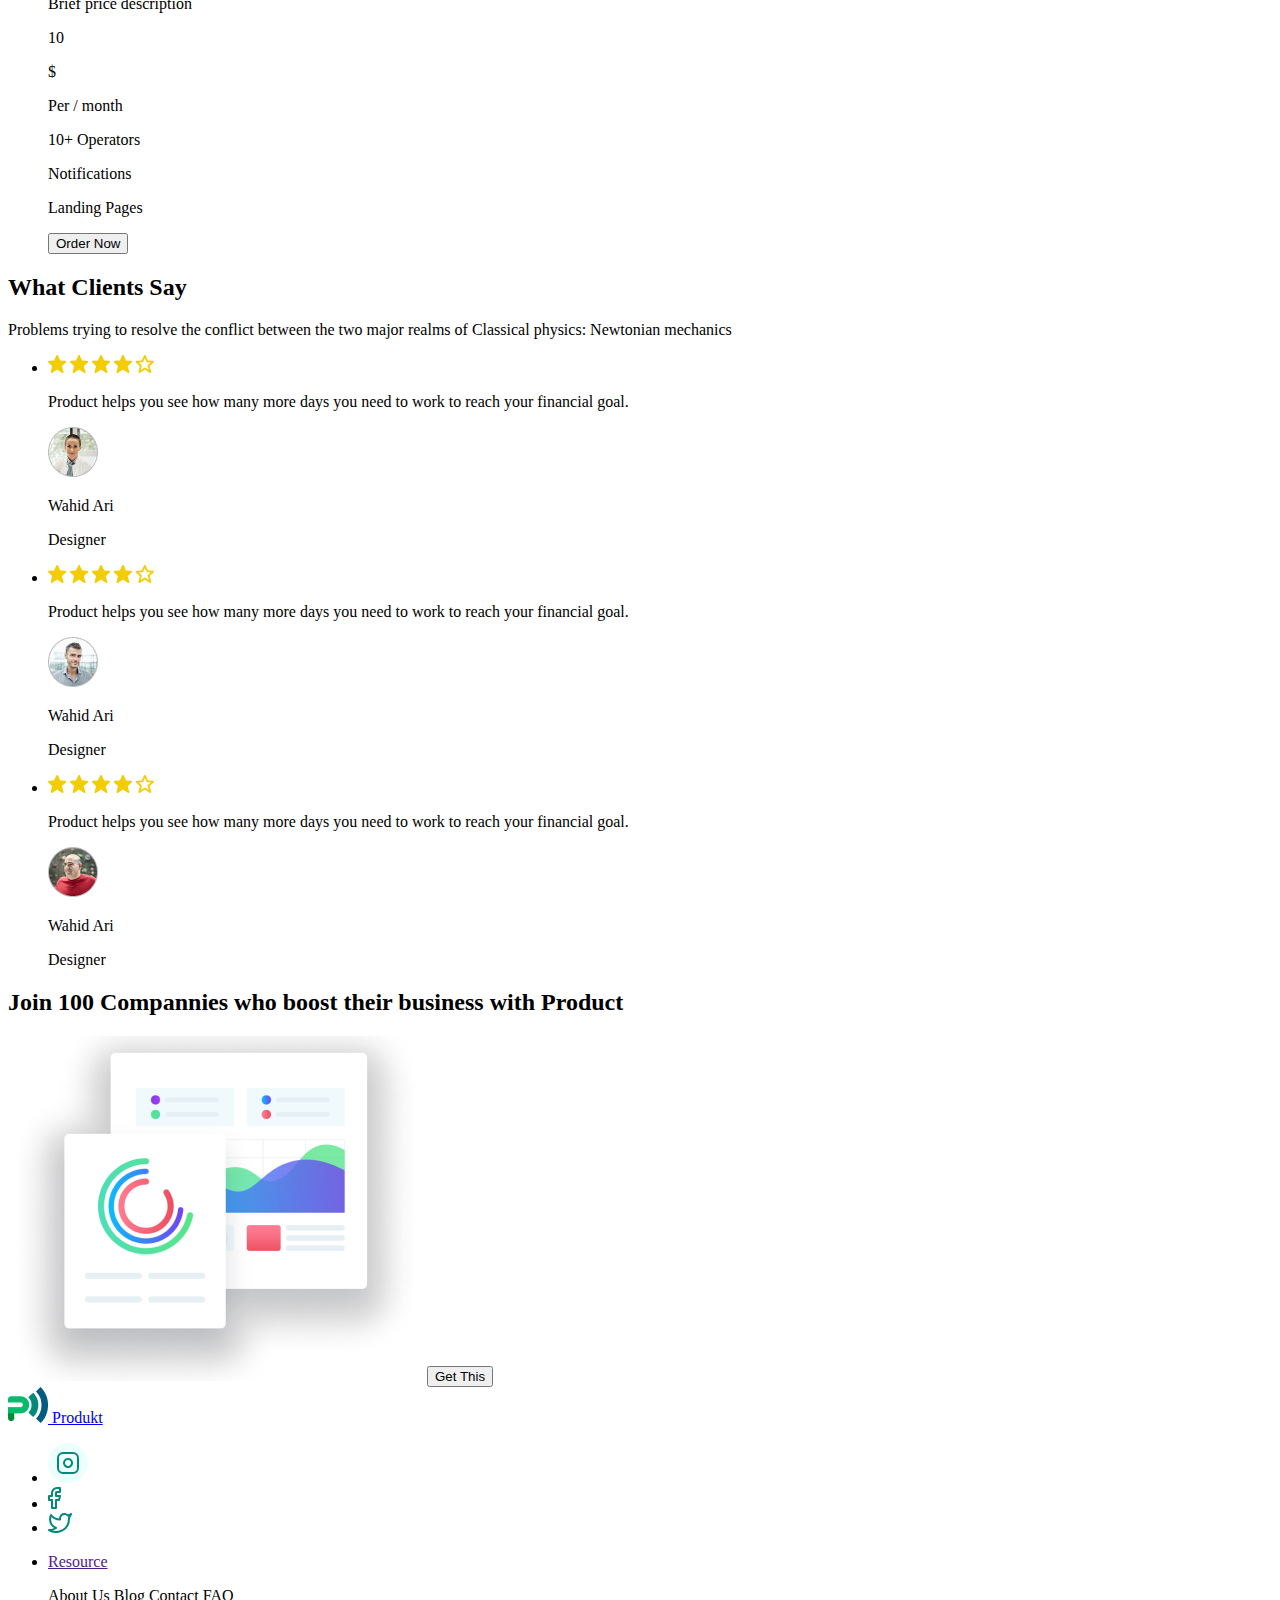
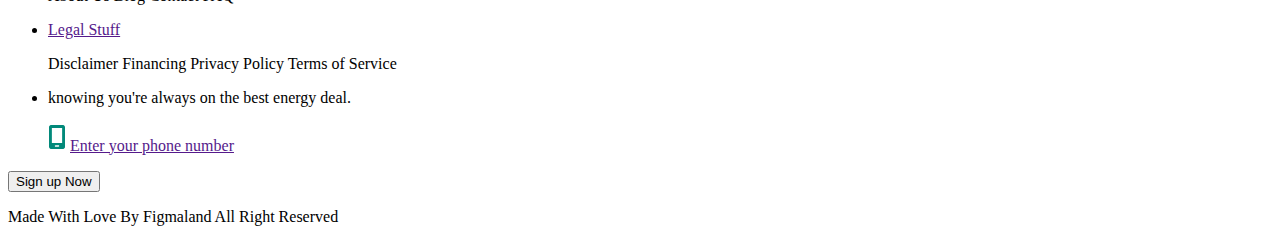
==== commit ccfc8250: "add initial files" ====
--- a/index.html
+++ b/index.html
@@ -265,7 +265,62 @@
 
 
     </main>
-    <footer></footer>
+    <footer>
+        <a href="./index.html">
+            <img src="./images/logo.png" alt="logo">
+            Produkt
+        </a>
+        <ul>
+            <li>
+                <a href="https://www.instagram.com/yourusername" class="instagram-link" target="_blank"
+                    rel="noopener noreferrer">
+                    <img src="./images/item-1.svg" alt="Instagram">
+                </a>
+            </li>
+            <li>
+                <a href="https://www.facebook.com/yourusername" class="instagram-link" target="_blank"
+                    rel="noopener noreferrer">
+                    <img src="./images/Vector1.svg" alt="Facebook">
+                </a>
+            </li>
+            <li>
+                <a href="https://www.twitter.com/yourusername" class="instagram-link" target="_blank"
+                    rel="noopener noreferrer">
+                    <img src="./images/Vector2.svg" alt="Twitter">
+                </a>
+            </li>
+        </ul>
+
+        <nav>
+            <ul>
+                <li><a href="">Resource</a>
+                    <p>
+
+                        About Us
+                        Blog
+                        Contact
+                        FAQ</p>
+                </li>
+                <li><a href="">Legal Stuff</a>
+                    <p>Disclaimer
+                        Financing
+                        Privacy Policy
+                        Terms of Service</p>
+                </li>
+                <li>
+                    <p>knowing you're always on the best energy deal.</p>
+                    <img src=" ./images/mobile-screen.png" alt="Mobile">
+                    <a href="">Enter your phone number</a>
+                </li>
+            </ul>
+            <button type="button">Sign up Now</button>
+
+
+        </nav>
+        <p>Made With Love By Figmaland All Right Reserved
+        </p>
+
+    </footer>
 </body>
 
 </html>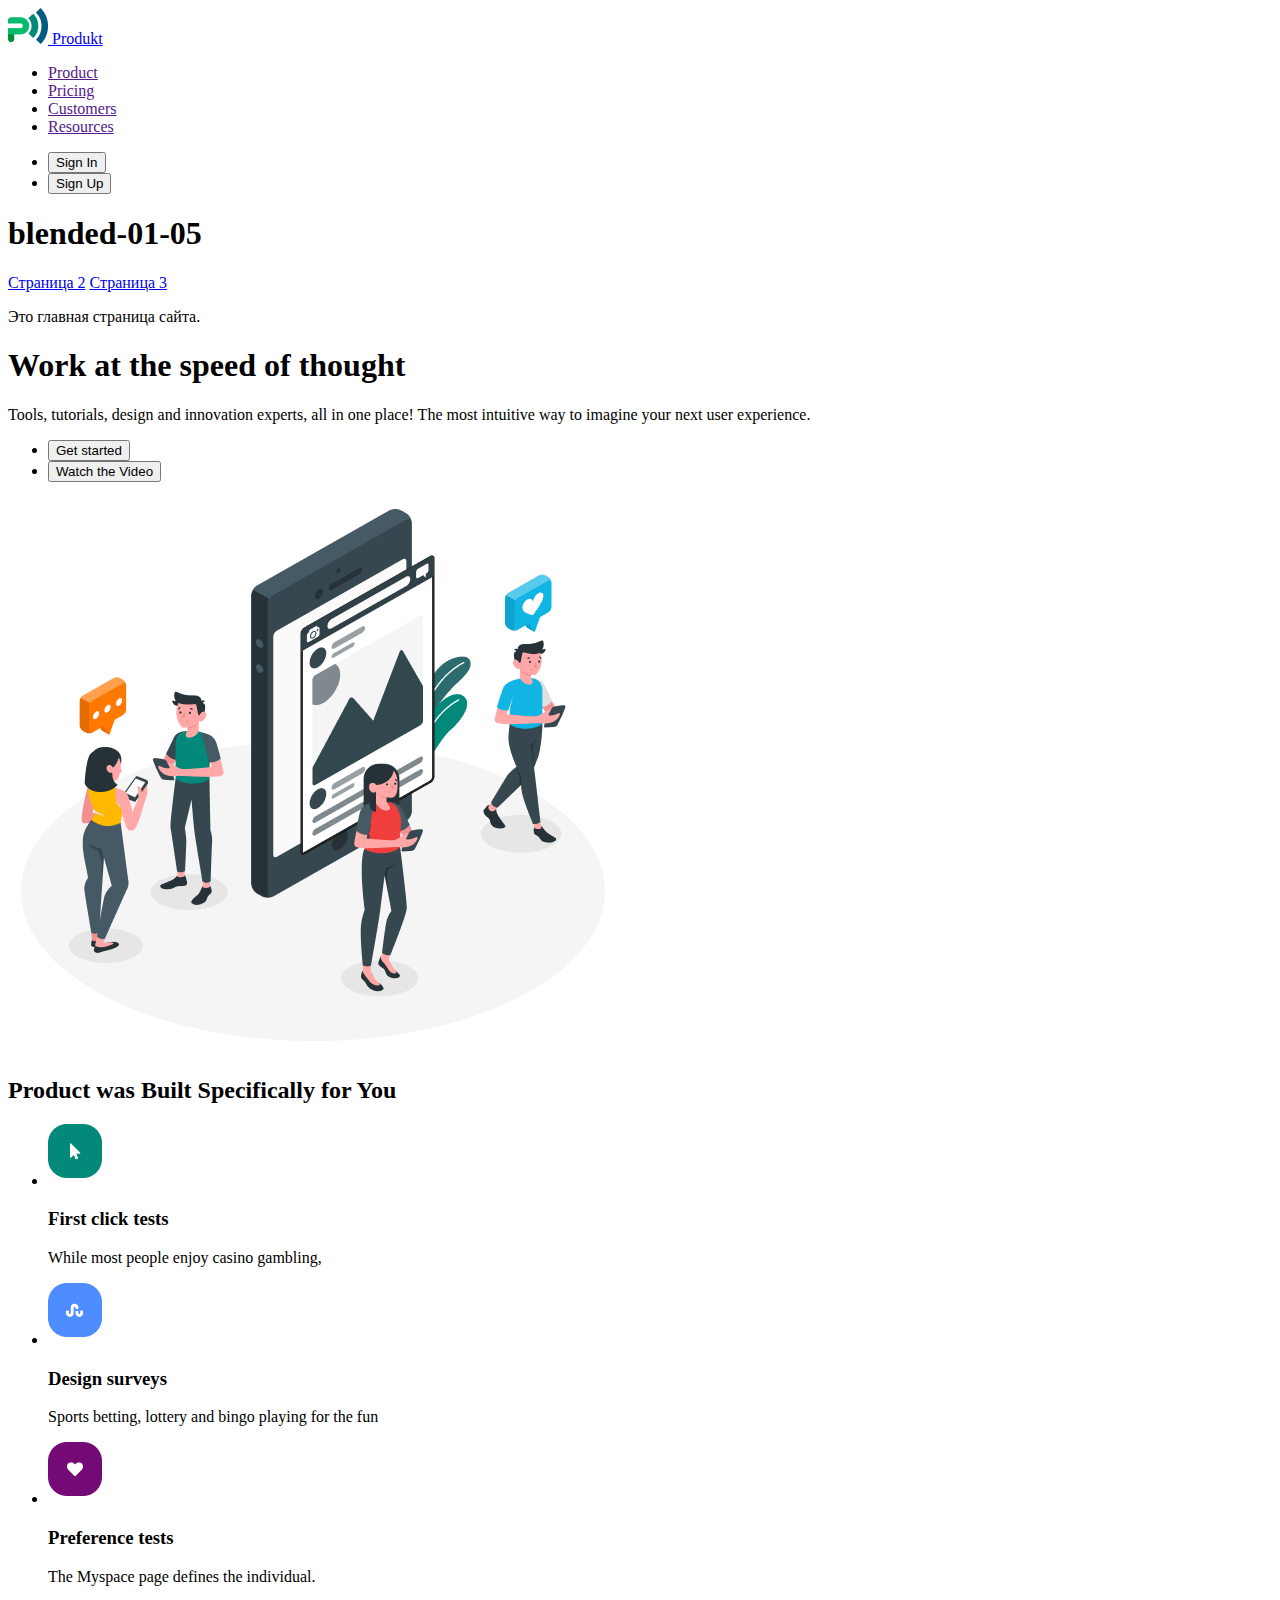
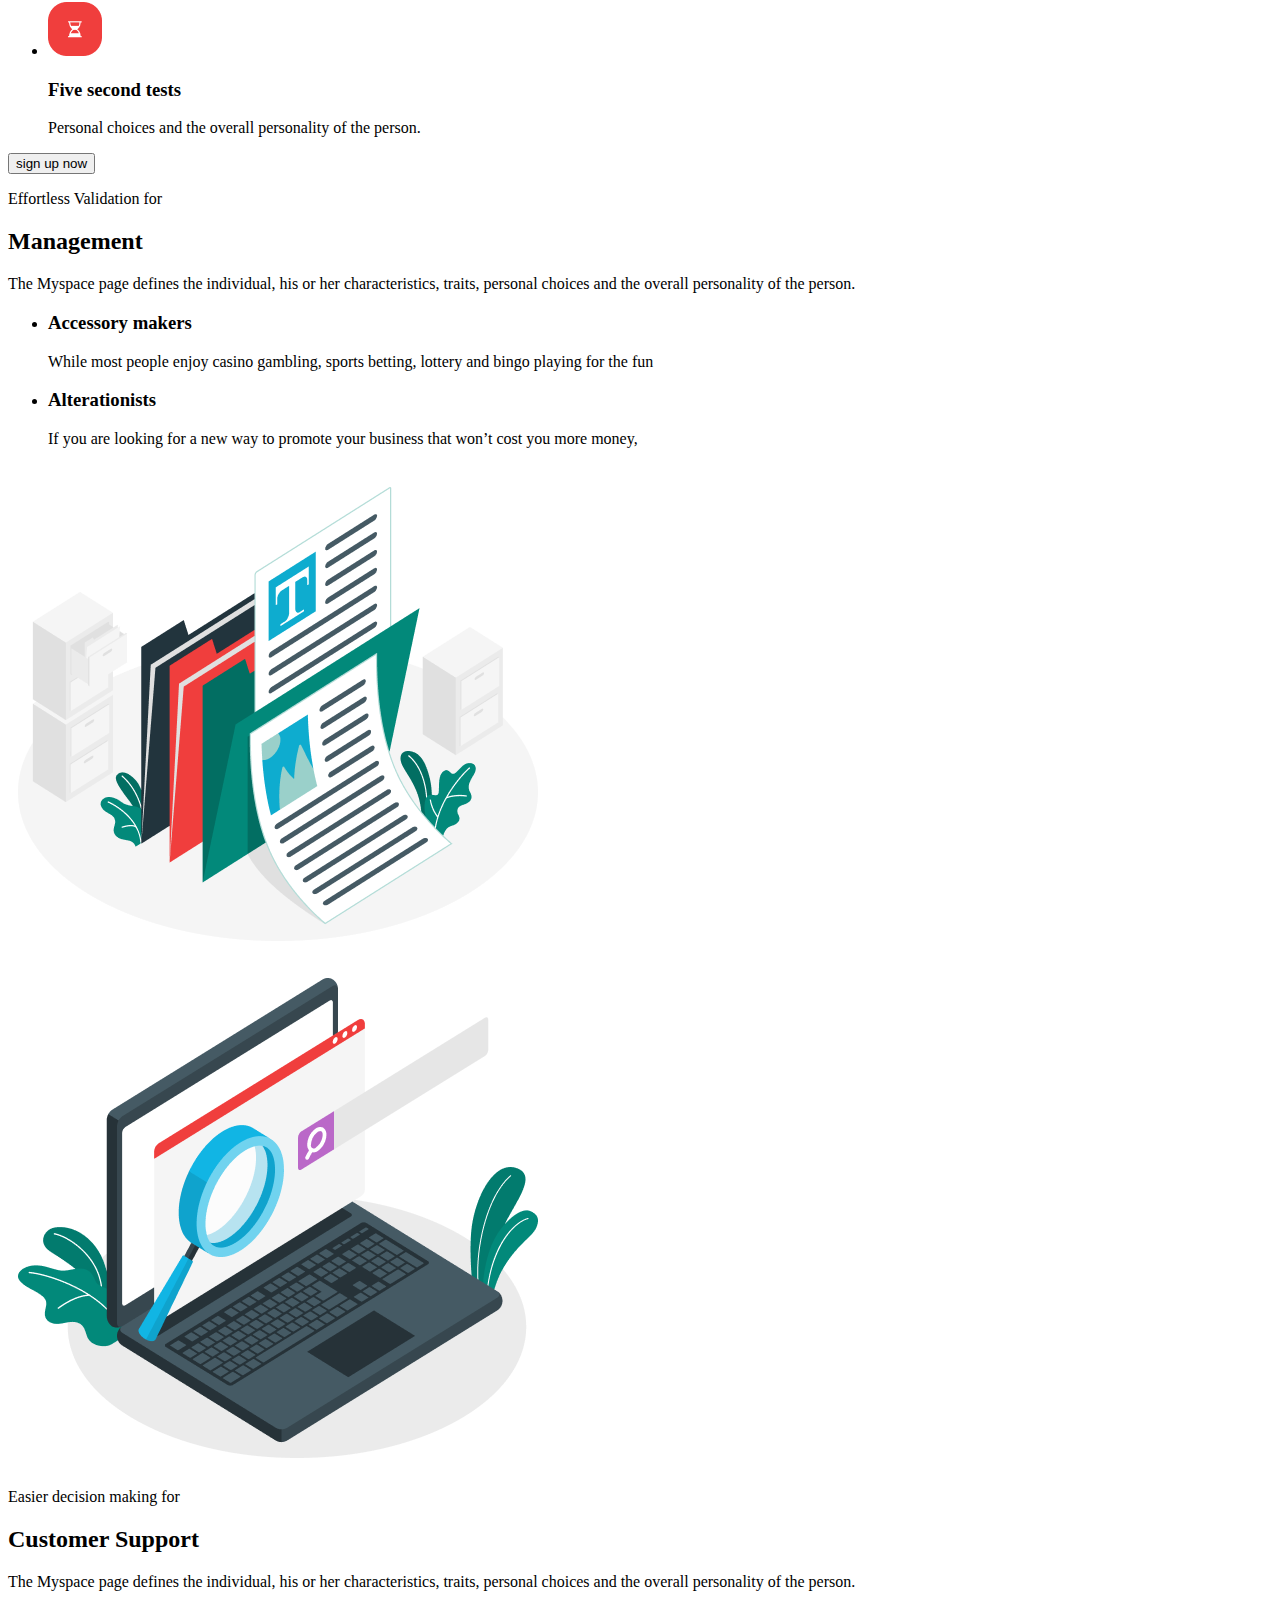
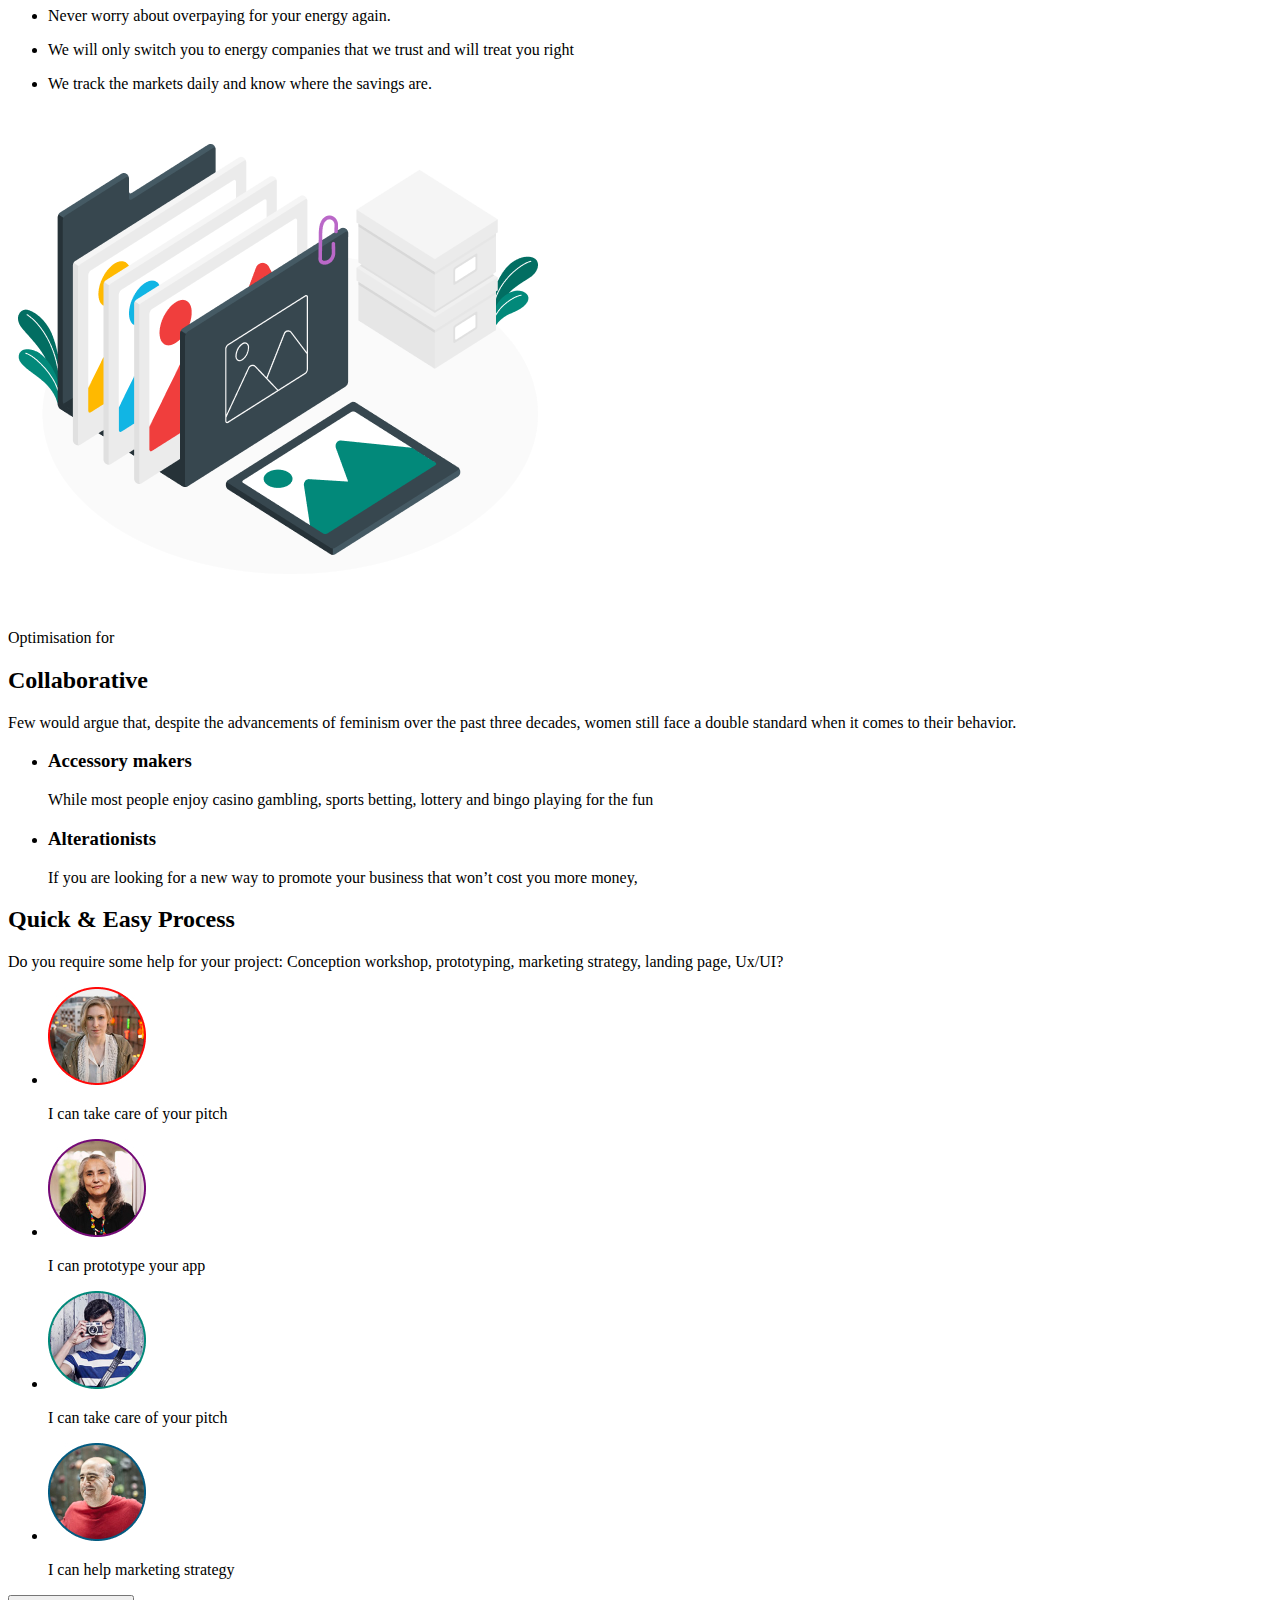
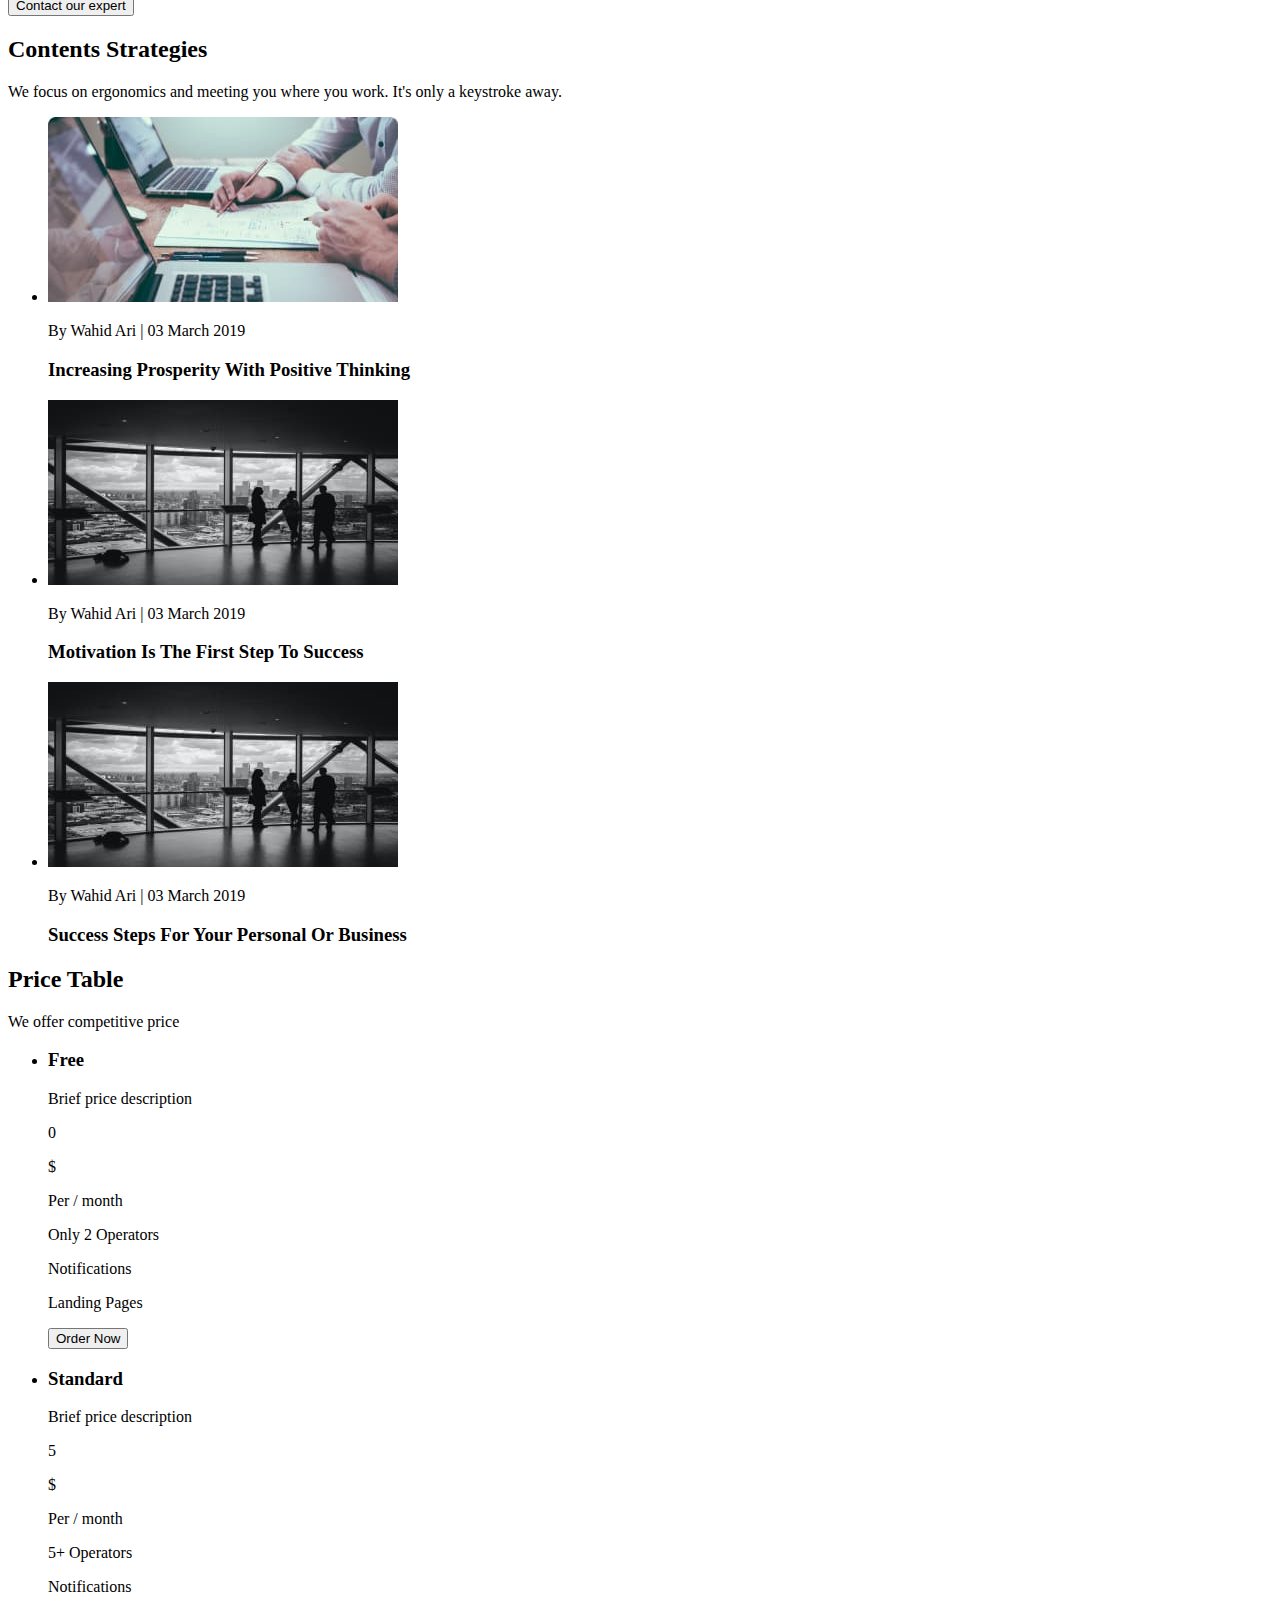
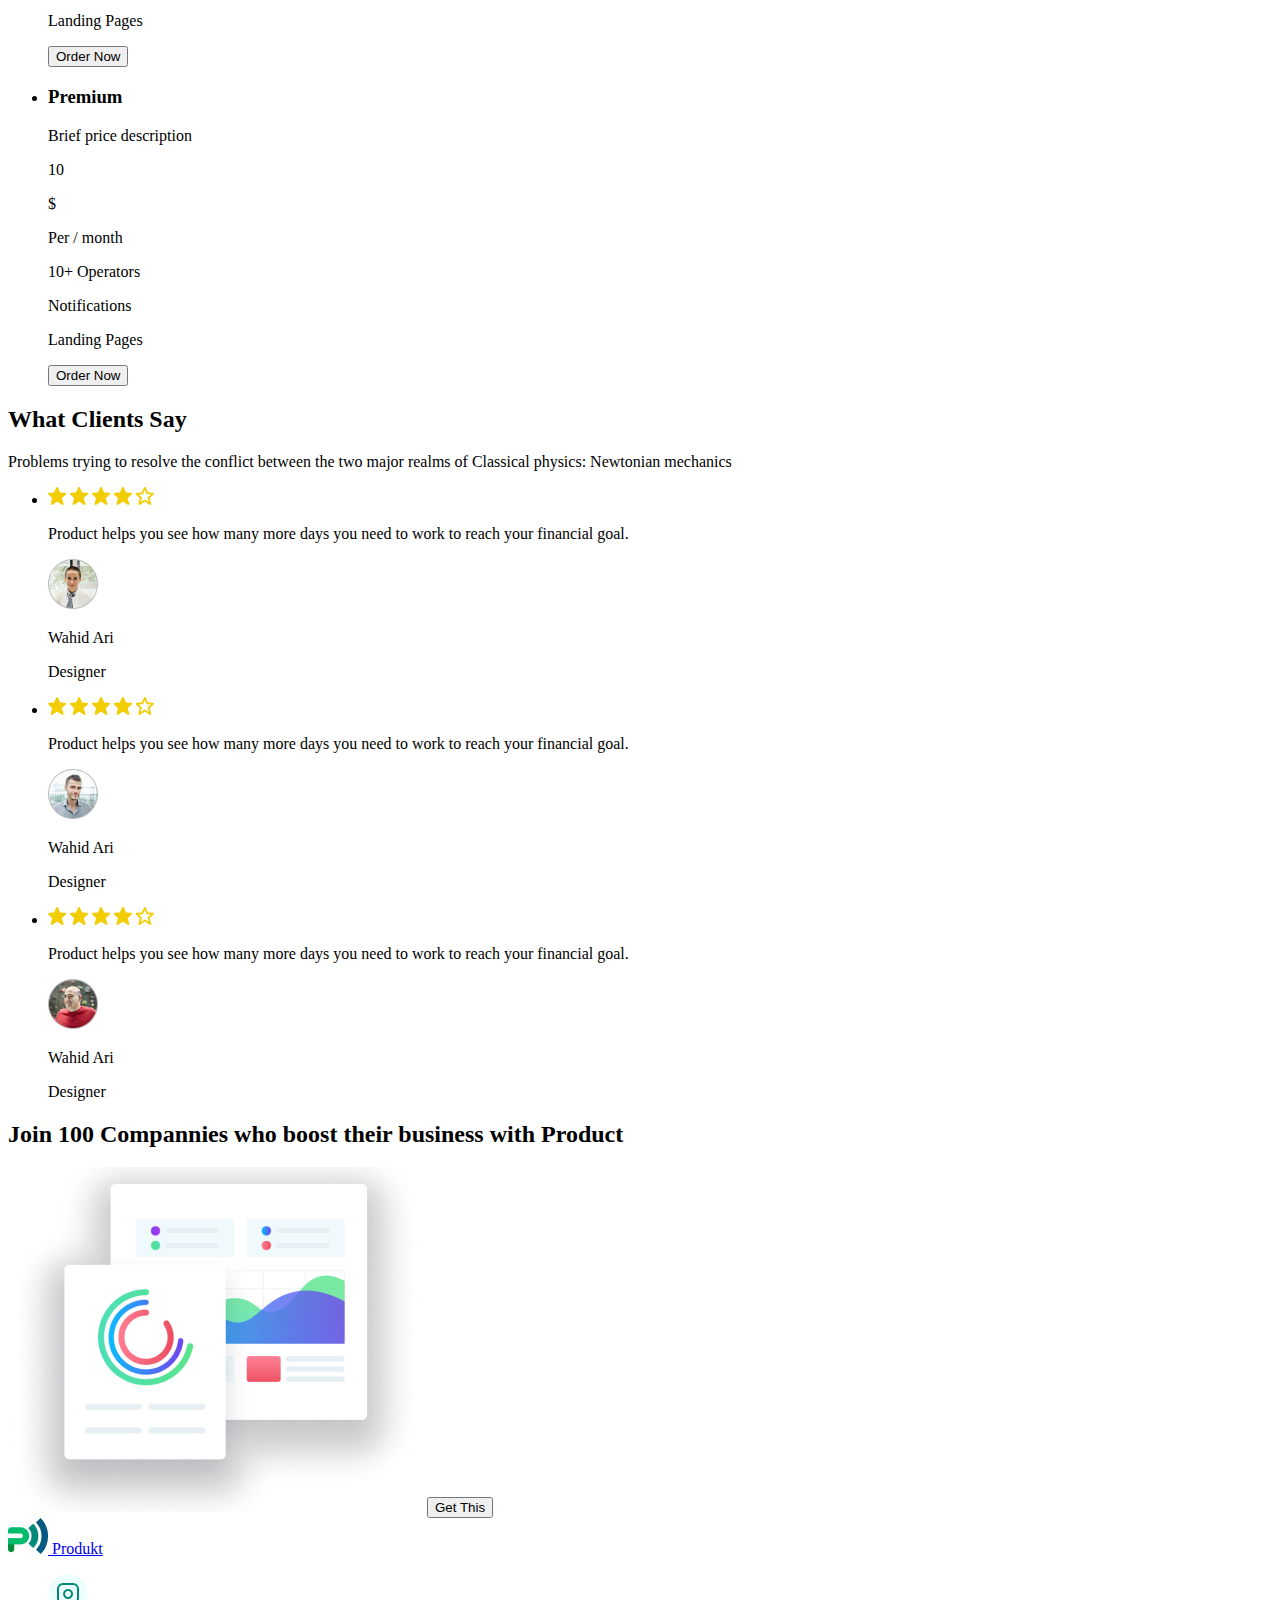
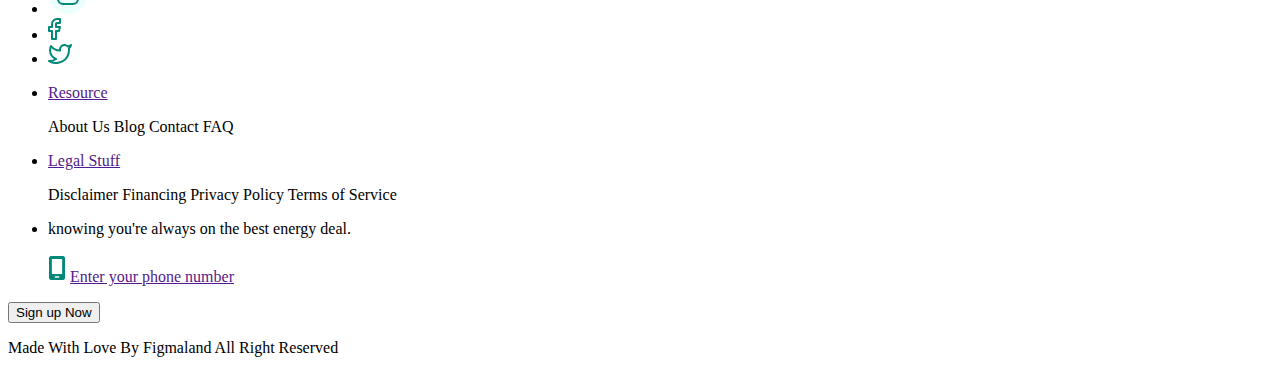
==== commit 7cedfff2: "add initial filers" ====
--- a/index.html
+++ b/index.html
@@ -29,6 +29,13 @@
 
 
     <main>
+        <h1>blended-01-05</h1>
+        <nav>
+            <!--  добавляю страницы -->
+            <a href="page2.html">Страница 2</a>
+            <a href="page3.html">Страница 3</a>
+        </nav>
+        <p>Это главная страница сайта.</p>
 
         <section>
             <h1>Work at the speed
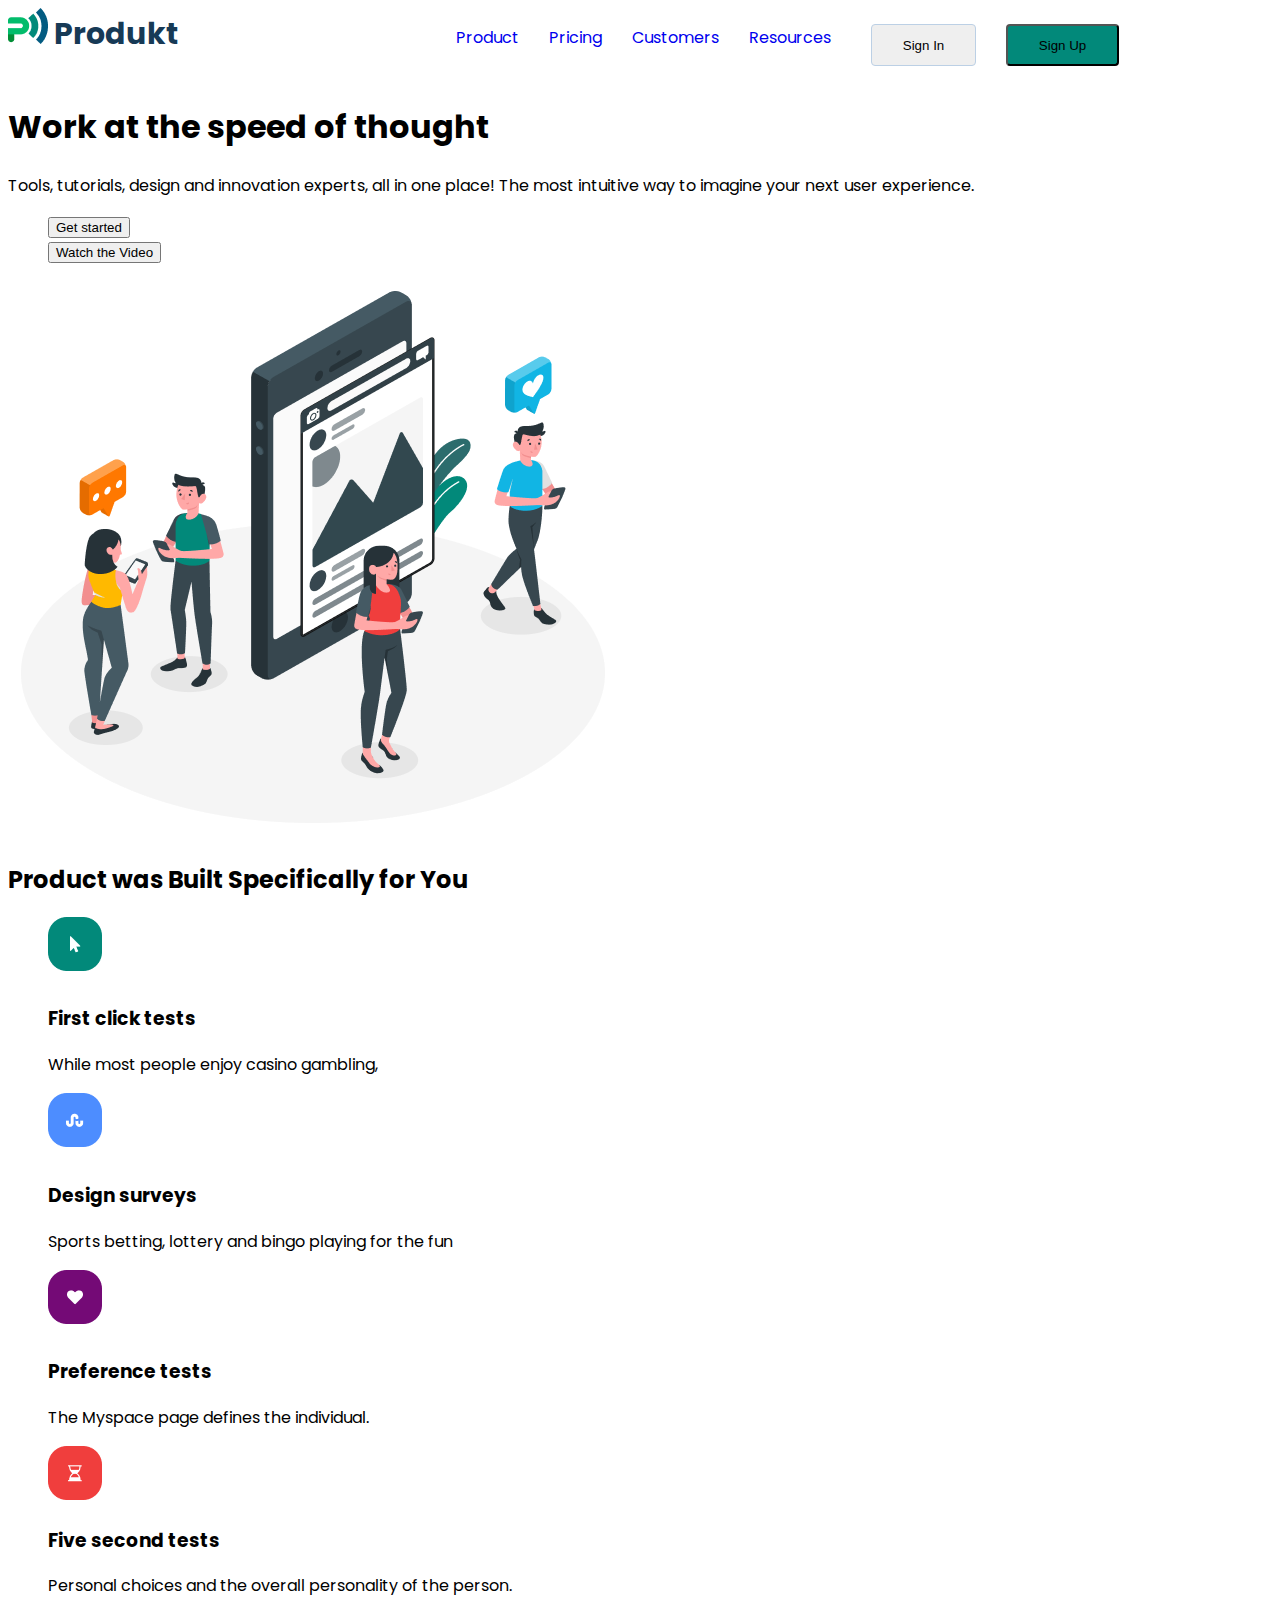
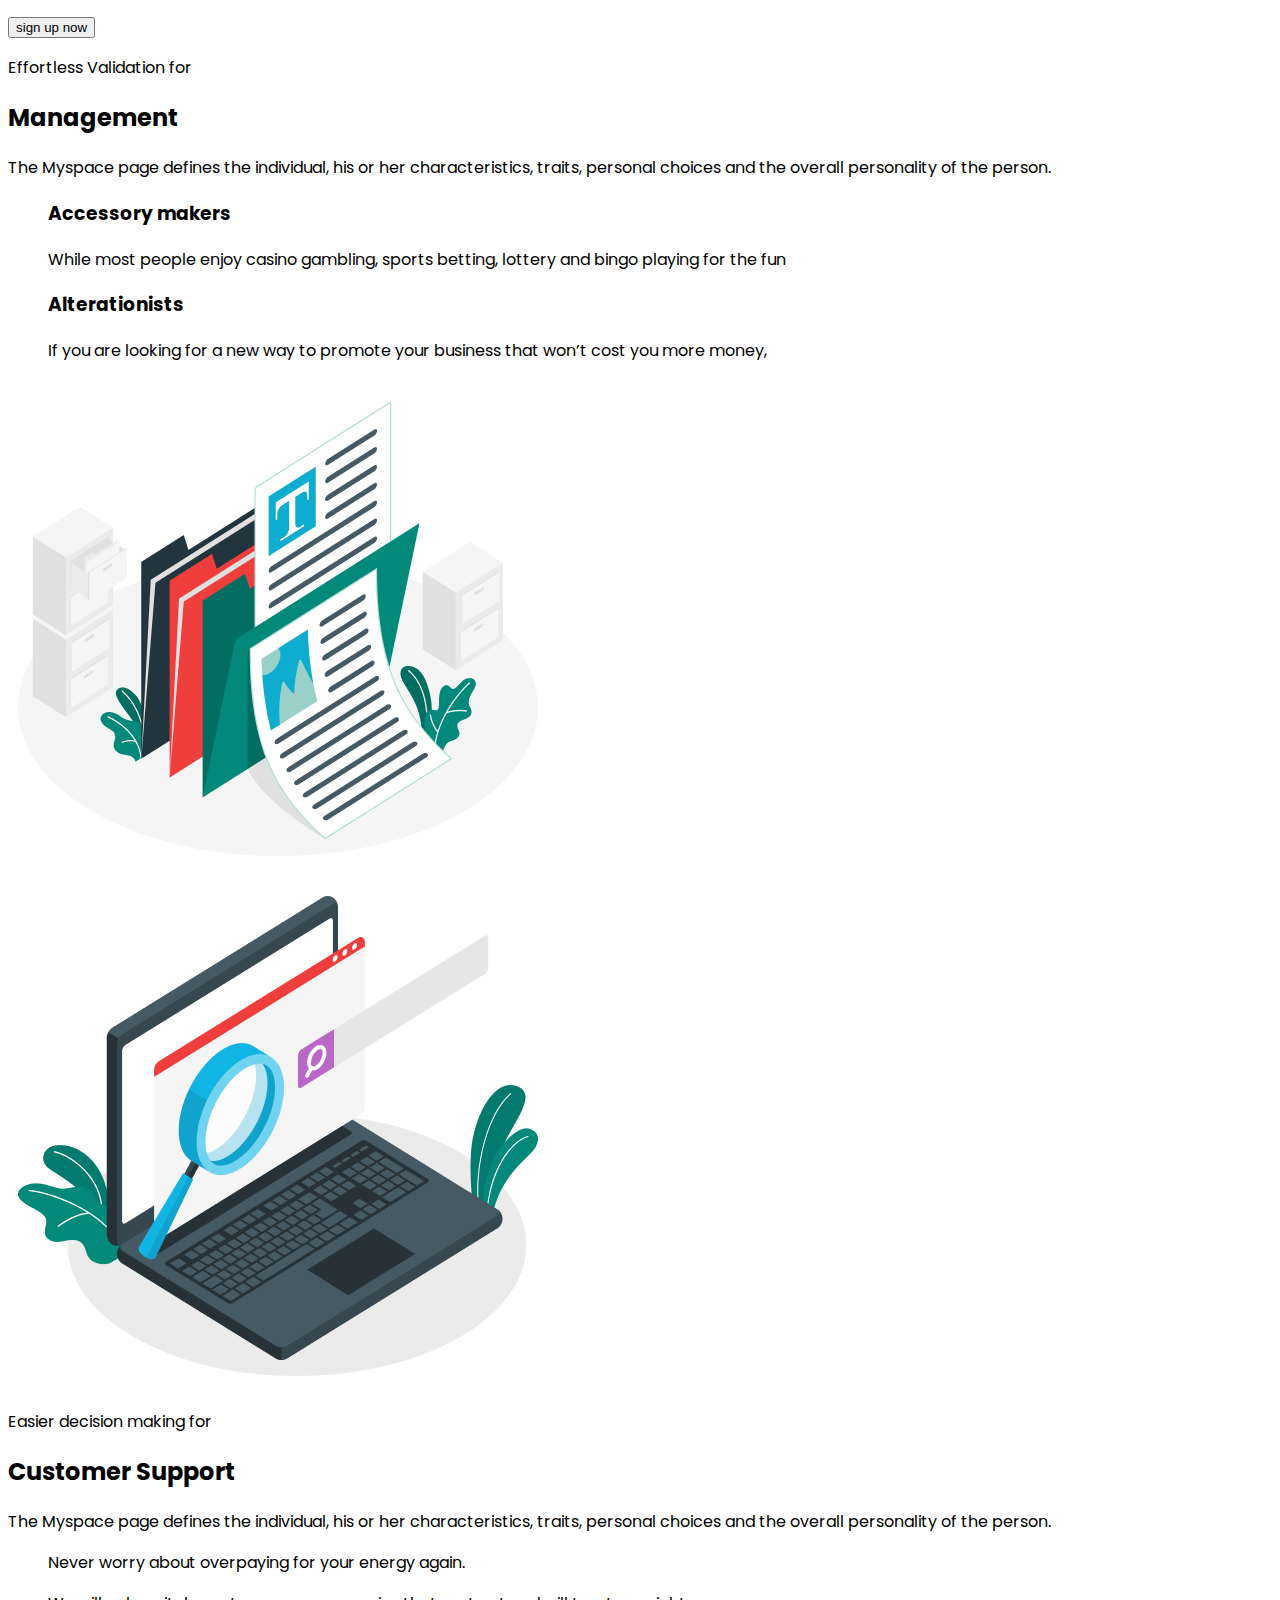
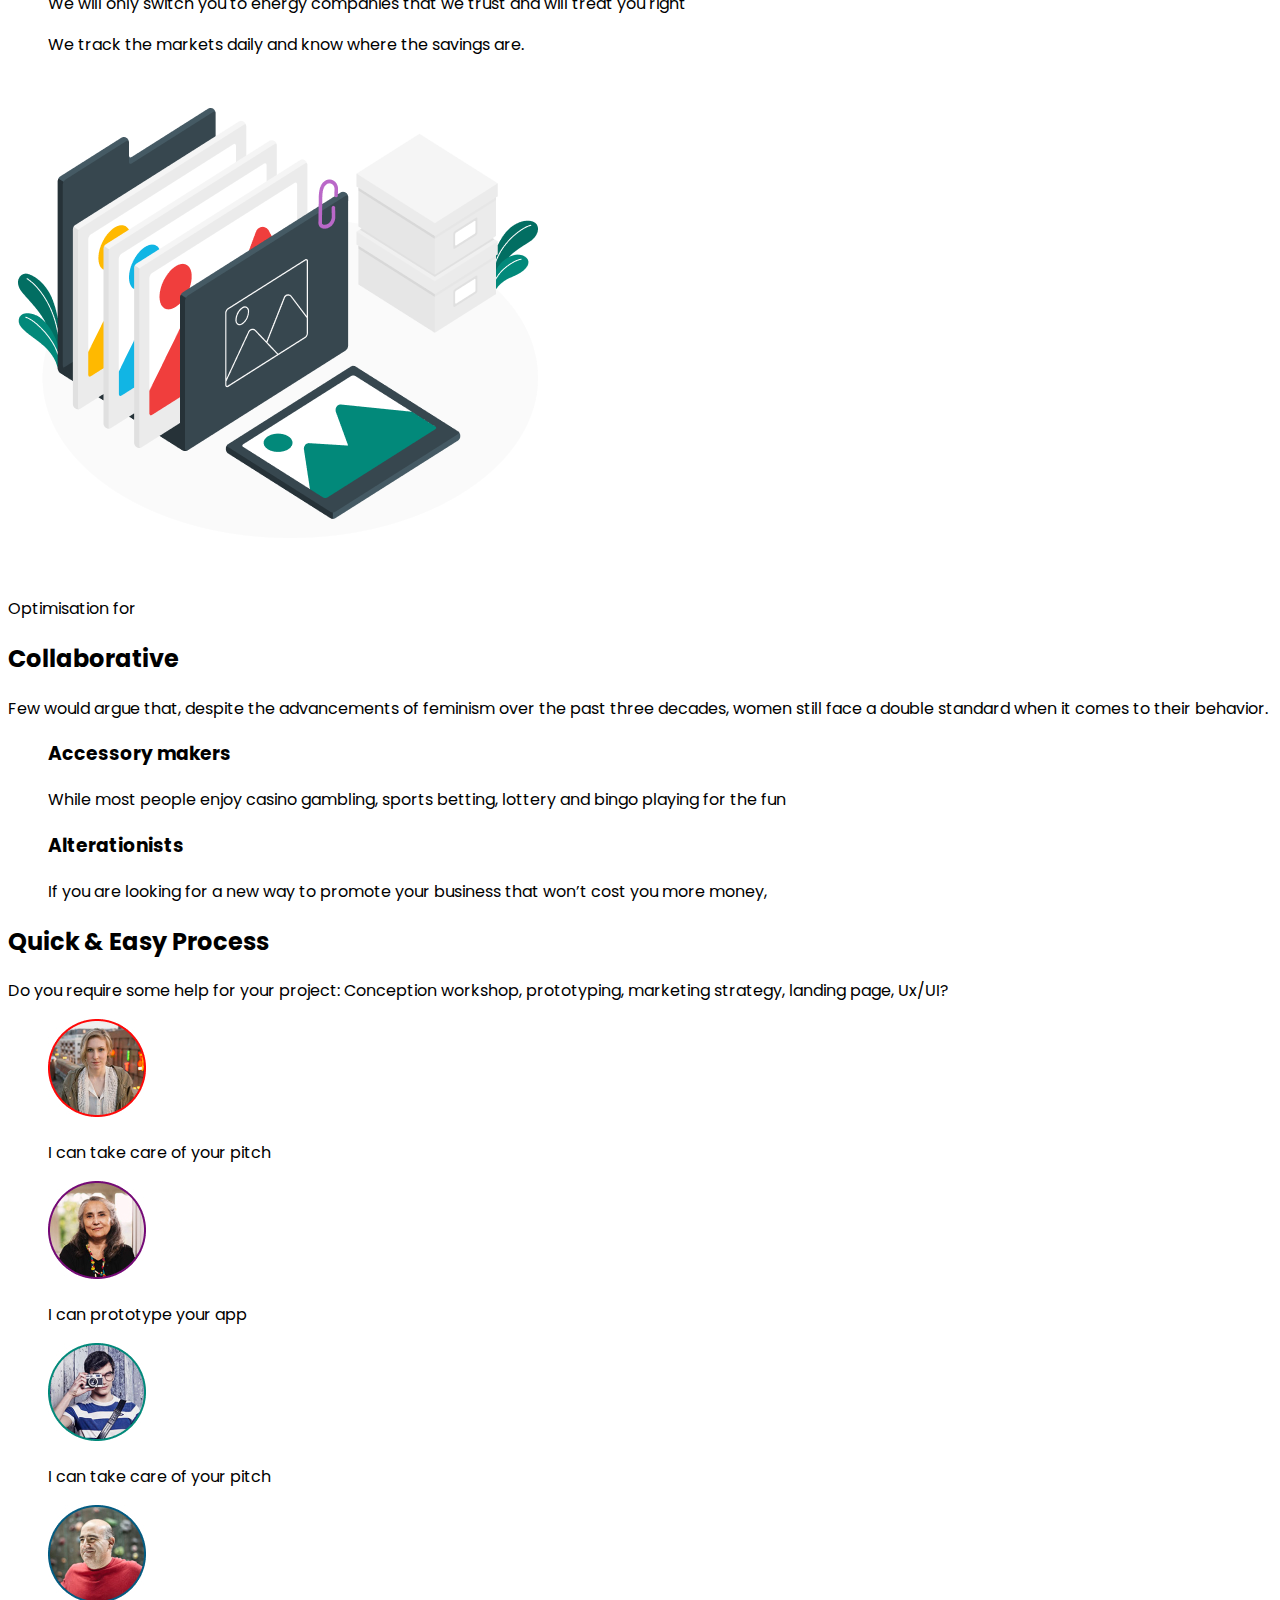
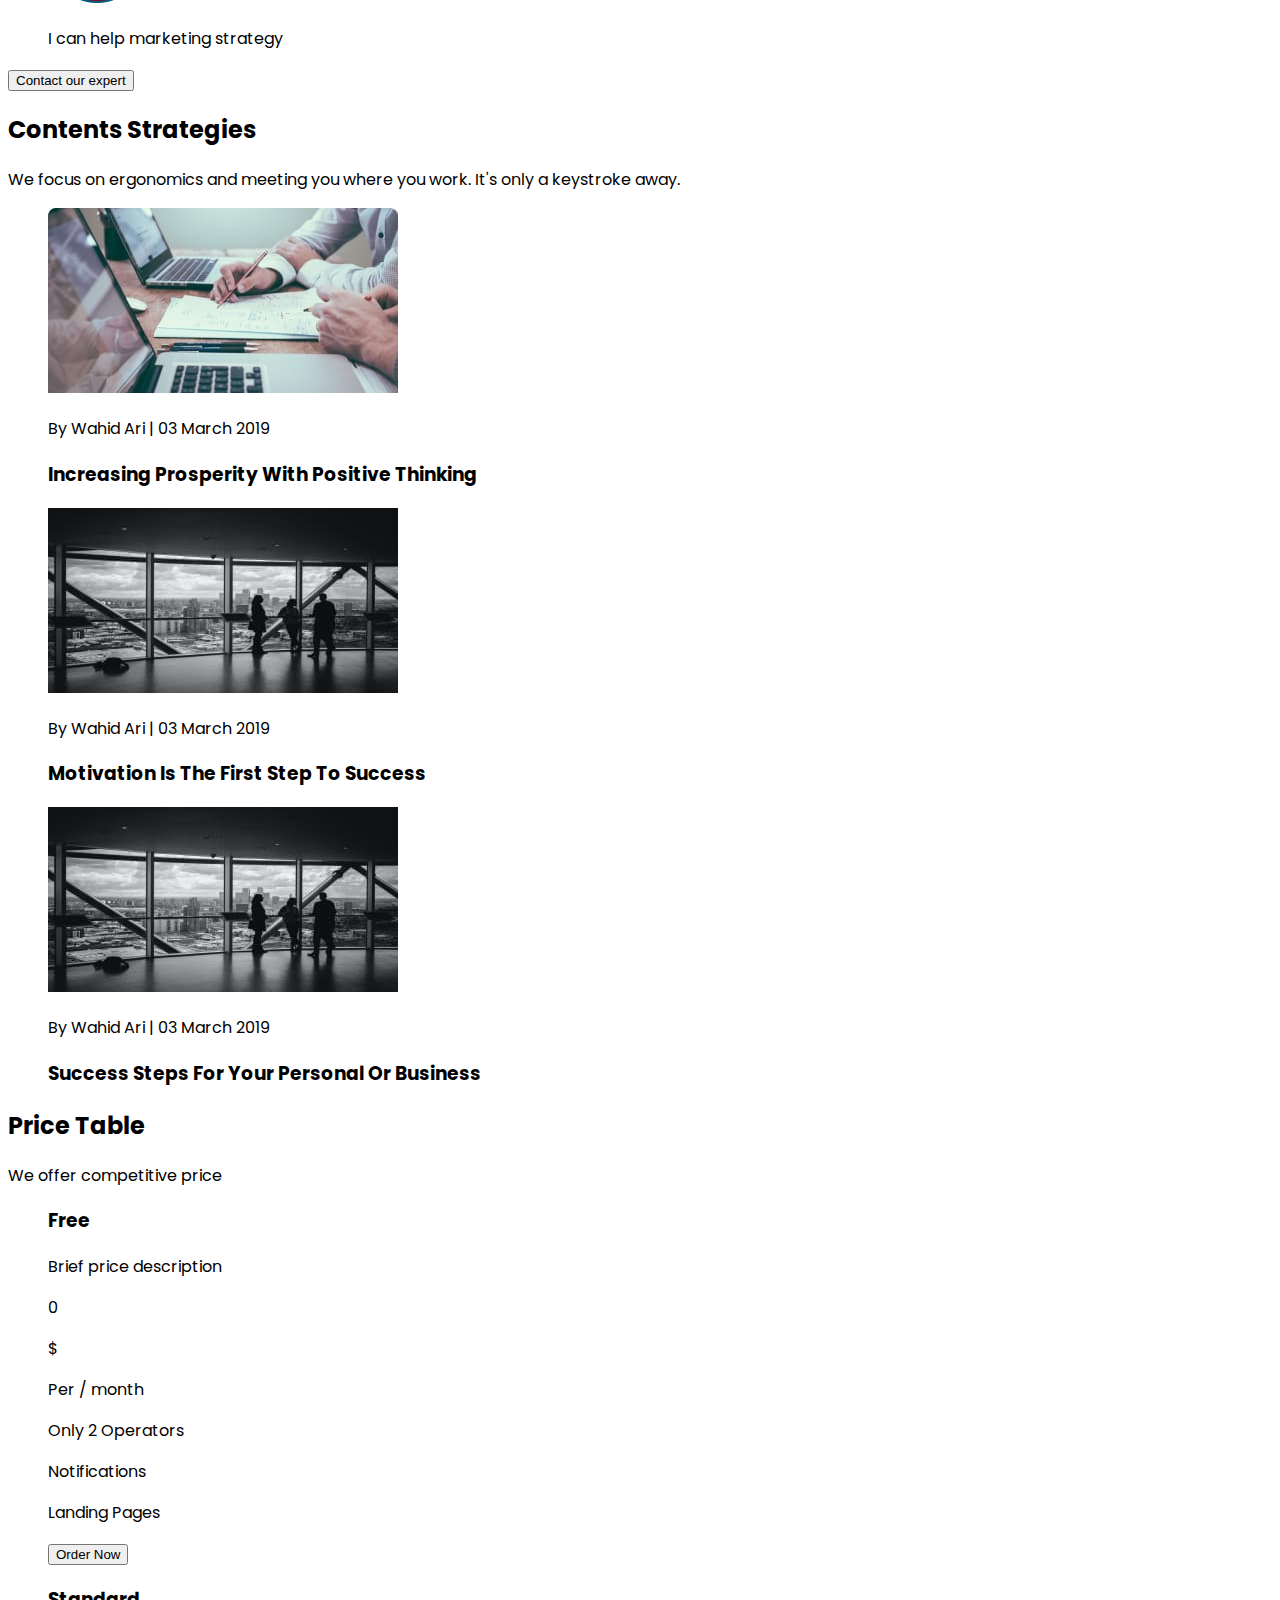
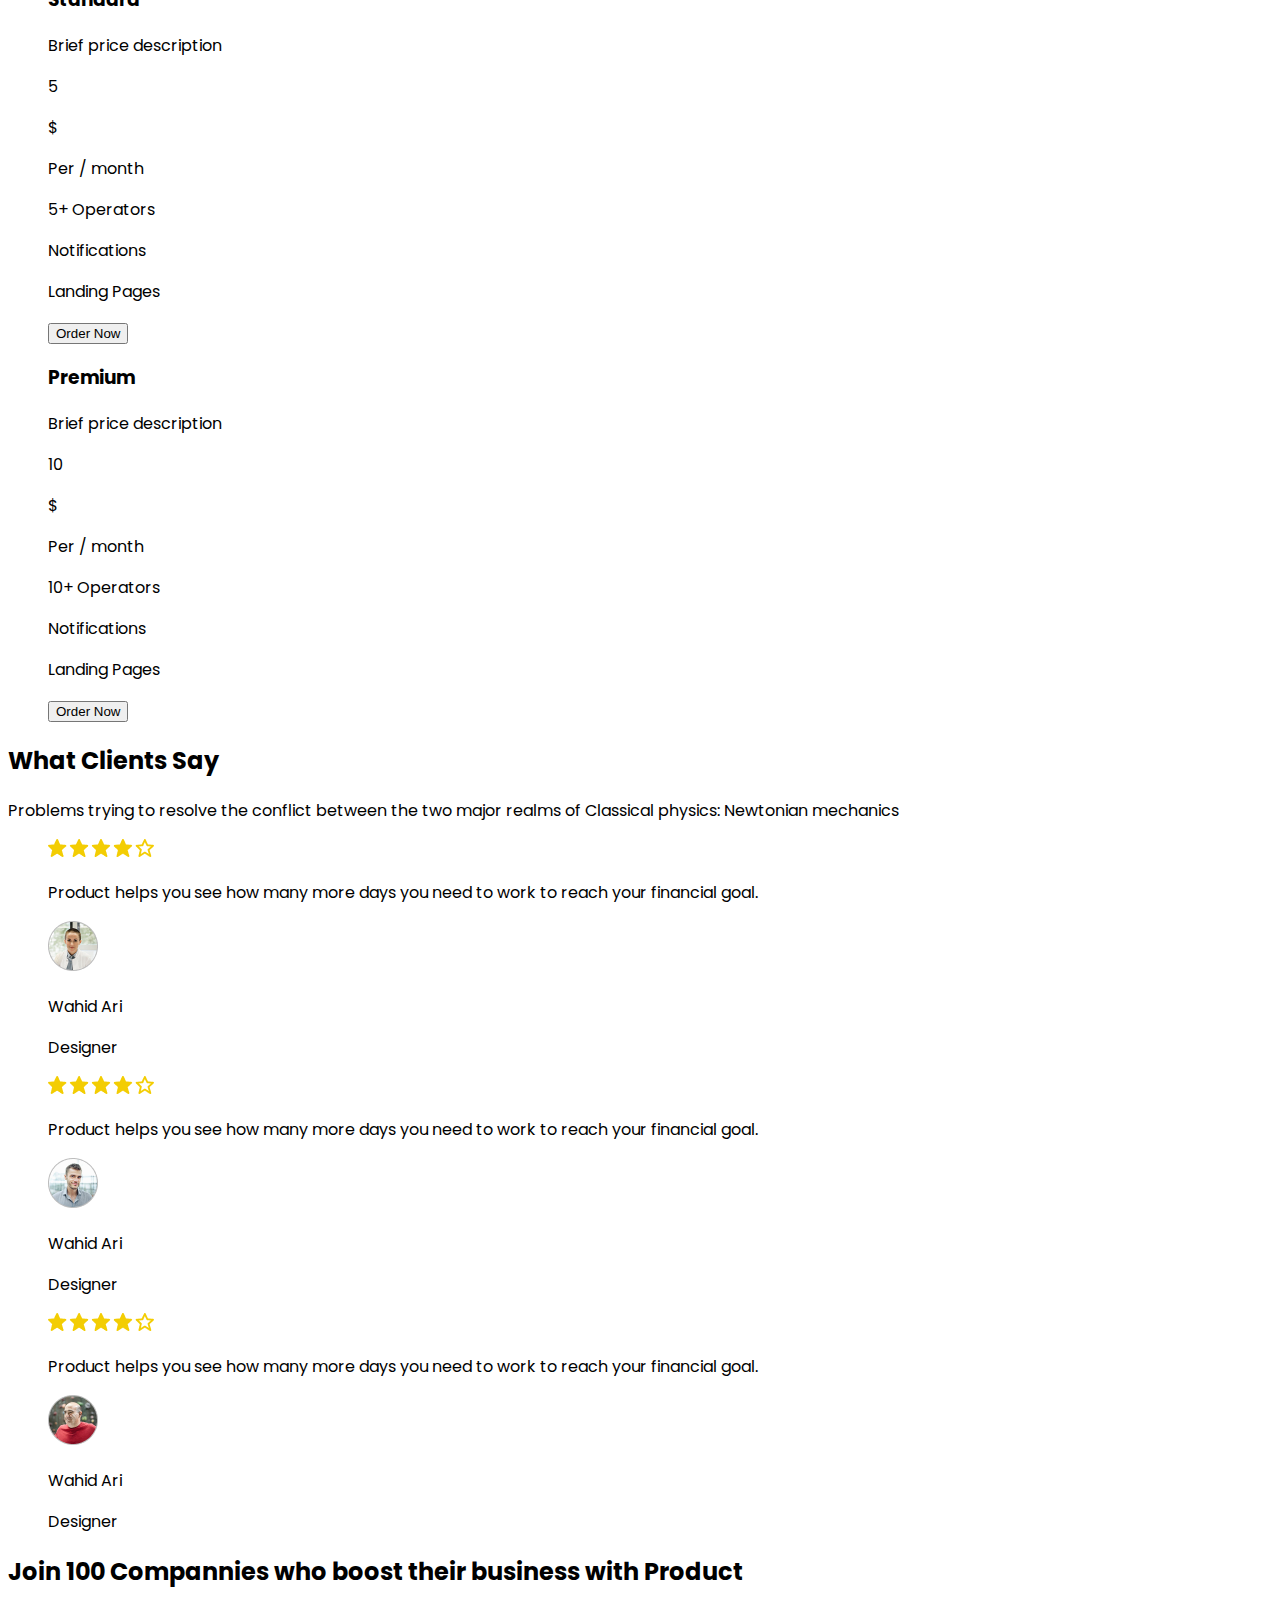
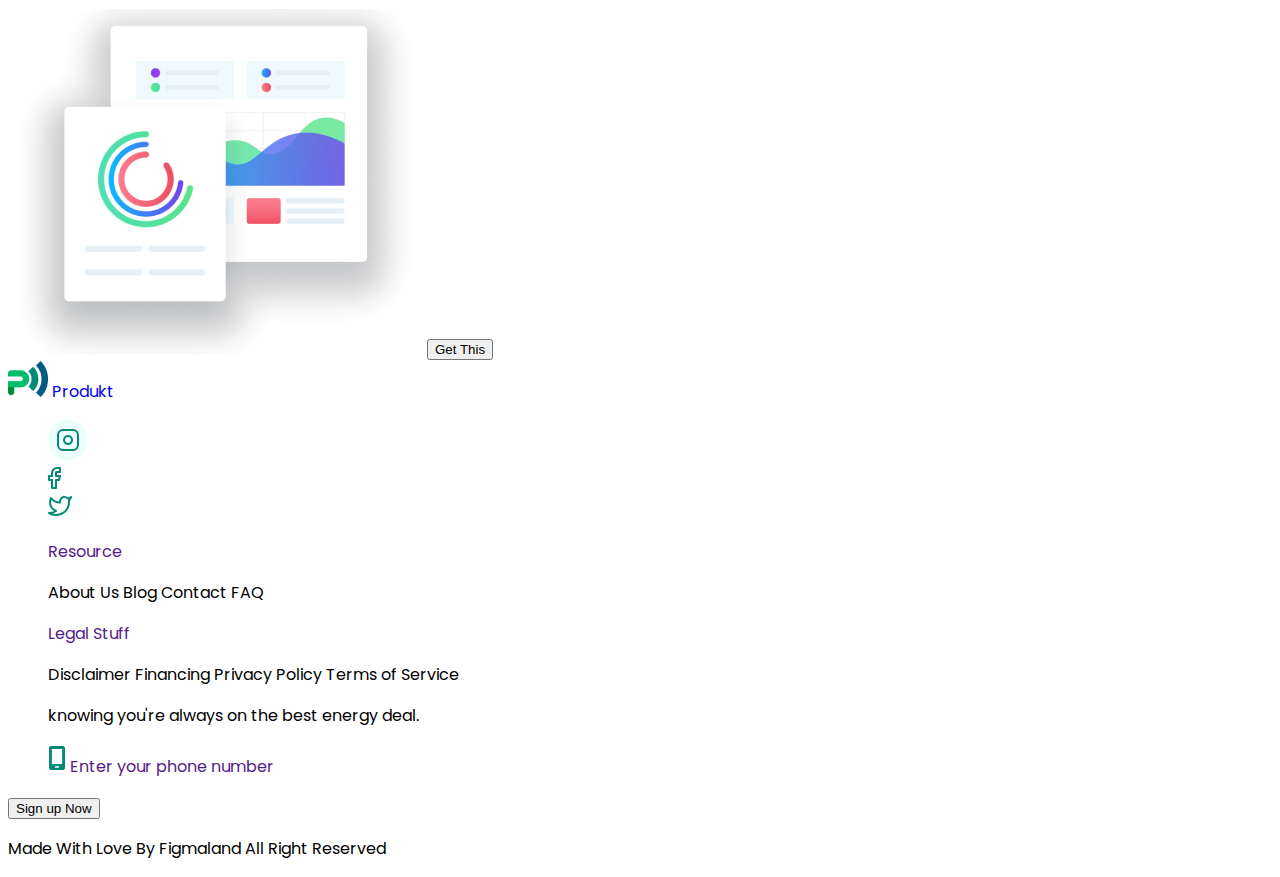
==== commit 5bc98813: "add initial files" ====
--- a/index.html
+++ b/index.html
@@ -4,39 +4,49 @@
 <head>
     <meta charset="UTF-8">
     <meta name="viewport" content="width=device-width, initial-scale=1.0">
+    <link rel="stylesheet" href="https://cdnjs.cloudflare.com/ajax/libs/modern-normalize/3.0.1/modern-normalize.min.css"
+        integrity="sha512-q6WgHqiHlKyOqslT/lgBgodhd03Wp4BEqKeW6nNtlOY4quzyG3VoQKFrieaCeSnuVseNKRGpGeDU3qPmabCANg=="
+        crossorigin="anonymous" referrerpolicy="no-referrer" />
     <title>Document</title>
+    <link rel="stylesheet" href="./css/styles.css">
+    <link rel="preconnect" href="https://fonts.googleapis.com">
+    <link rel="preconnect" href="https://fonts.gstatic.com" crossorigin>
+    <link
+        href="https://fonts.googleapis.com/css2?family=Montserrat:ital,wght@0,100..900;1,100..900&family=Poppins:ital,wght@0,100;0,200;0,300;0,400;0,500;0,600;0,700;0,800;0,900;1,100;1,200;1,300;1,400;1,500;1,600;1,700;1,800;1,900&display=swap"
+        rel="stylesheet">
+
 </head>
 
 <body>
-    <header>
-        <a href="./index.html">
-            <img src="./images/logo.png" alt="logo">
-            Produkt
-        </a>
-        <nav>
-            <ul>
-                <li><a href="">Product</a></li>
-                <li><a href="">Pricing</a></li>
-                <li><a href="">Customers</a></li>
-                <li><a href="">Resources</a></li>
+    <header class="header">
+        <nav class="navigation">
+            <a class="nav-logo" href="./index.html">
+                <img src="./images/logo.png" alt="logo">
+                Produkt
+            </a>
+            <ul class="header-list">
+                <li class="header-list-item">
+                    <a href="./index.html" class="header-list-link">Product</a>
+                </li>
+                <li class="header-list-item">
+                    <a href="./prasing.html" class="header-list-link">Pricing</a>
+                </li>
+                <li class="header-list-item">
+                    <a href="./customers" class="header-list-link">Customers</a>
+                </li>
+                <li class="header-list-item">
+                    <a href="./resources" class="header-list-link">Resources</a>
+                </li>
             </ul>
         </nav>
-        <ul>
-            <li> <button type="button">Sign In</button></li>
-            <li> <button type="button">Sign Up</button></li>
+        <ul class="header-list-btn">
+            <li class="header-btn-item"> <button type="button" class="header-btn-in">Sign In</button></li>
+            <li class="header-btn-itam"> <button type="button" class="header-btn-up">Sign Up</button></li>
         </ul>
     </header>
 
 
     <main>
-        <h1>blended-01-05</h1>
-        <nav>
-            <!--  добавляю страницы -->
-            <a href="page2.html">Страница 2</a>
-            <a href="page3.html">Страница 3</a>
-        </nav>
-        <p>Это главная страница сайта.</p>
-
         <section>
             <h1>Work at the speed
                 of thought</h1>
--- a/css/styles.css
+++ b/css/styles.css
@@ -0,0 +1,64 @@
+body {
+    font-family: "Poppins", sans-serif;
+    font-size: 16px;
+}
+
+ul,
+ol {
+    list-style: none;
+}
+
+a {
+    text-decoration: none;
+}
+
+/*--Header--*/
+.header {
+    display: flex;
+}
+
+.navigation {
+    display: flex;
+
+}
+
+.nav-logo {
+    font: 700 30px / 0.93333 "Poppins", sans-serif;
+    color: #173a56;
+}
+
+.header-list {
+    display: flex;
+    gap: 30px;
+    margin-left: 237px;
+}
+
+.header-list-item {
+    font: 400 16px / 1.75 "Poppins", sans-serif;
+    color: #22343d;
+}
+
+.header-list-link {}
+
+.header-list-btn {
+    display: flex;
+    gap: 30px;
+}
+
+.header-btn-item {}
+
+.header-btn-in {
+    border: 1px solid #bcd0e5;
+    border-radius: 4px;
+    width: 105px;
+    height: 42px;
+}
+
+.header-btn-itam {}
+
+.header-btn-up {
+    border-radius: 4px;
+    width: 113px;
+    height: 42px;
+    background: #02897a;
+}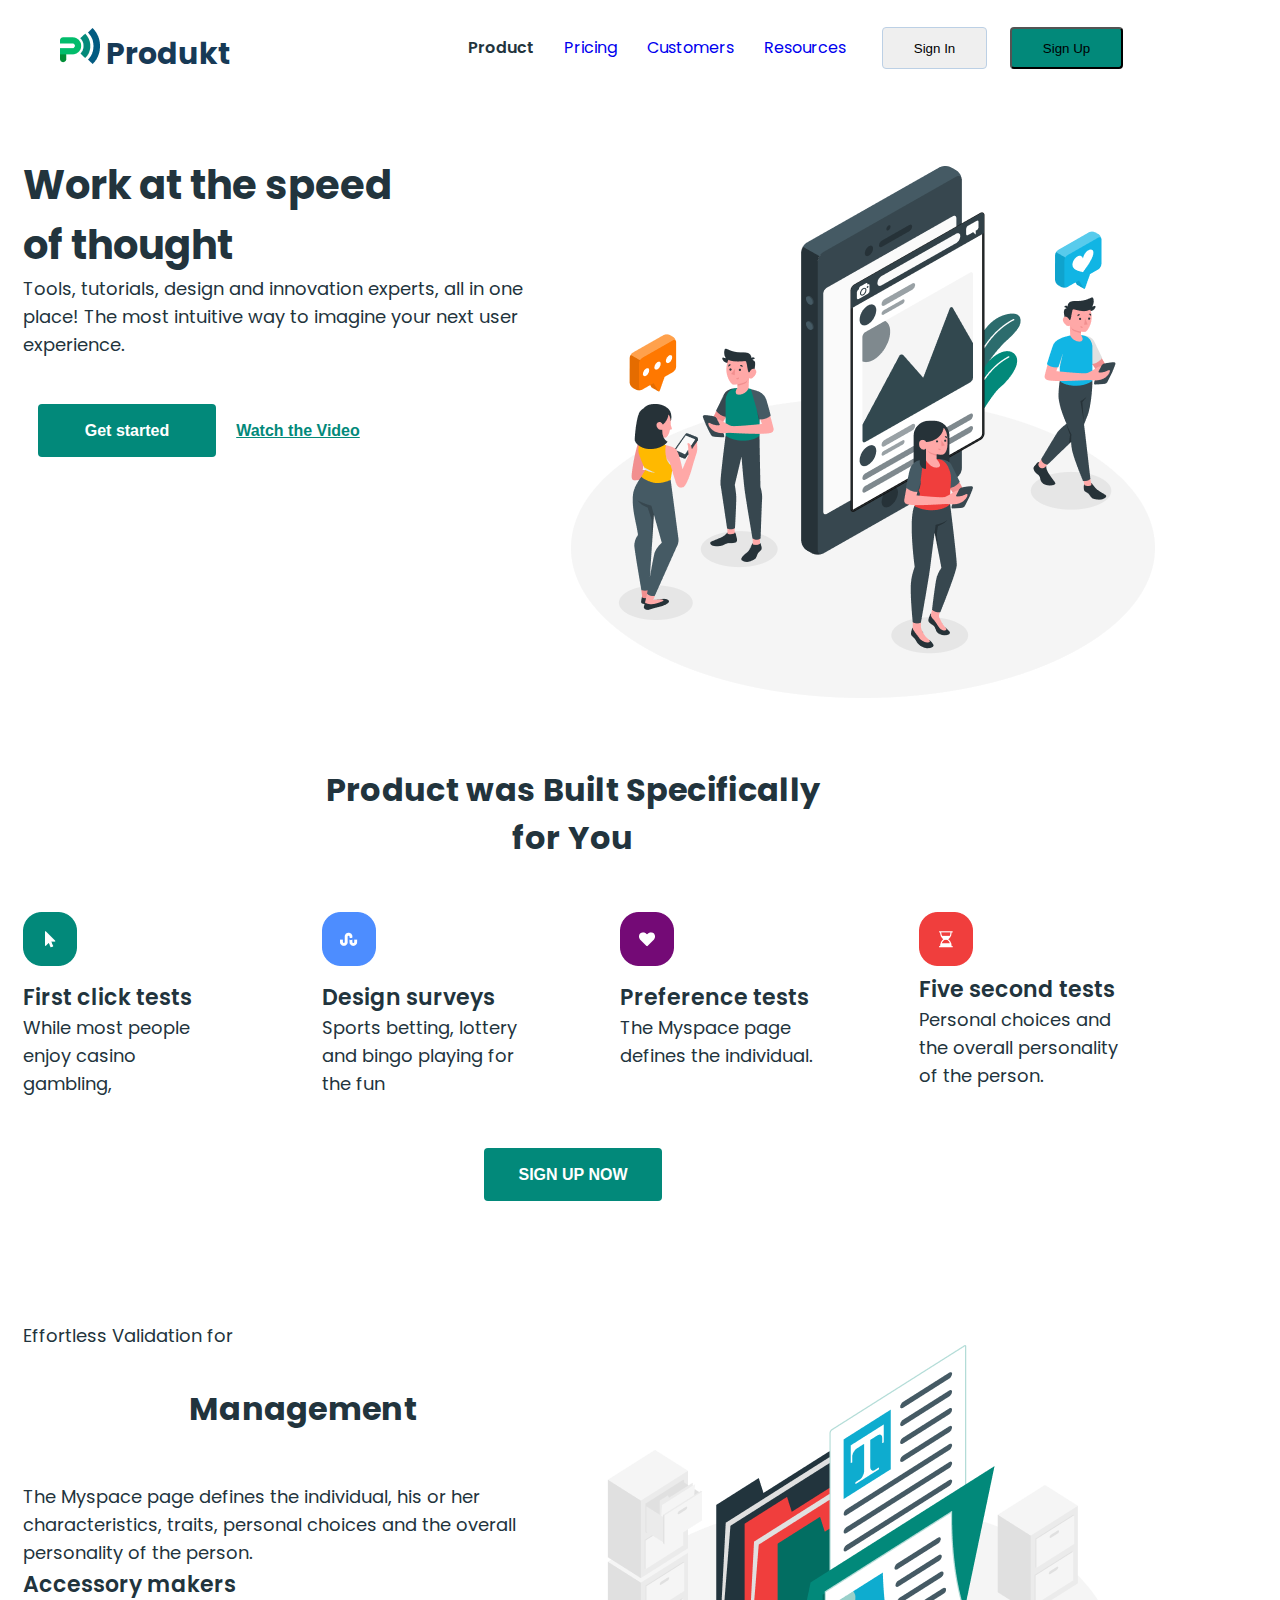
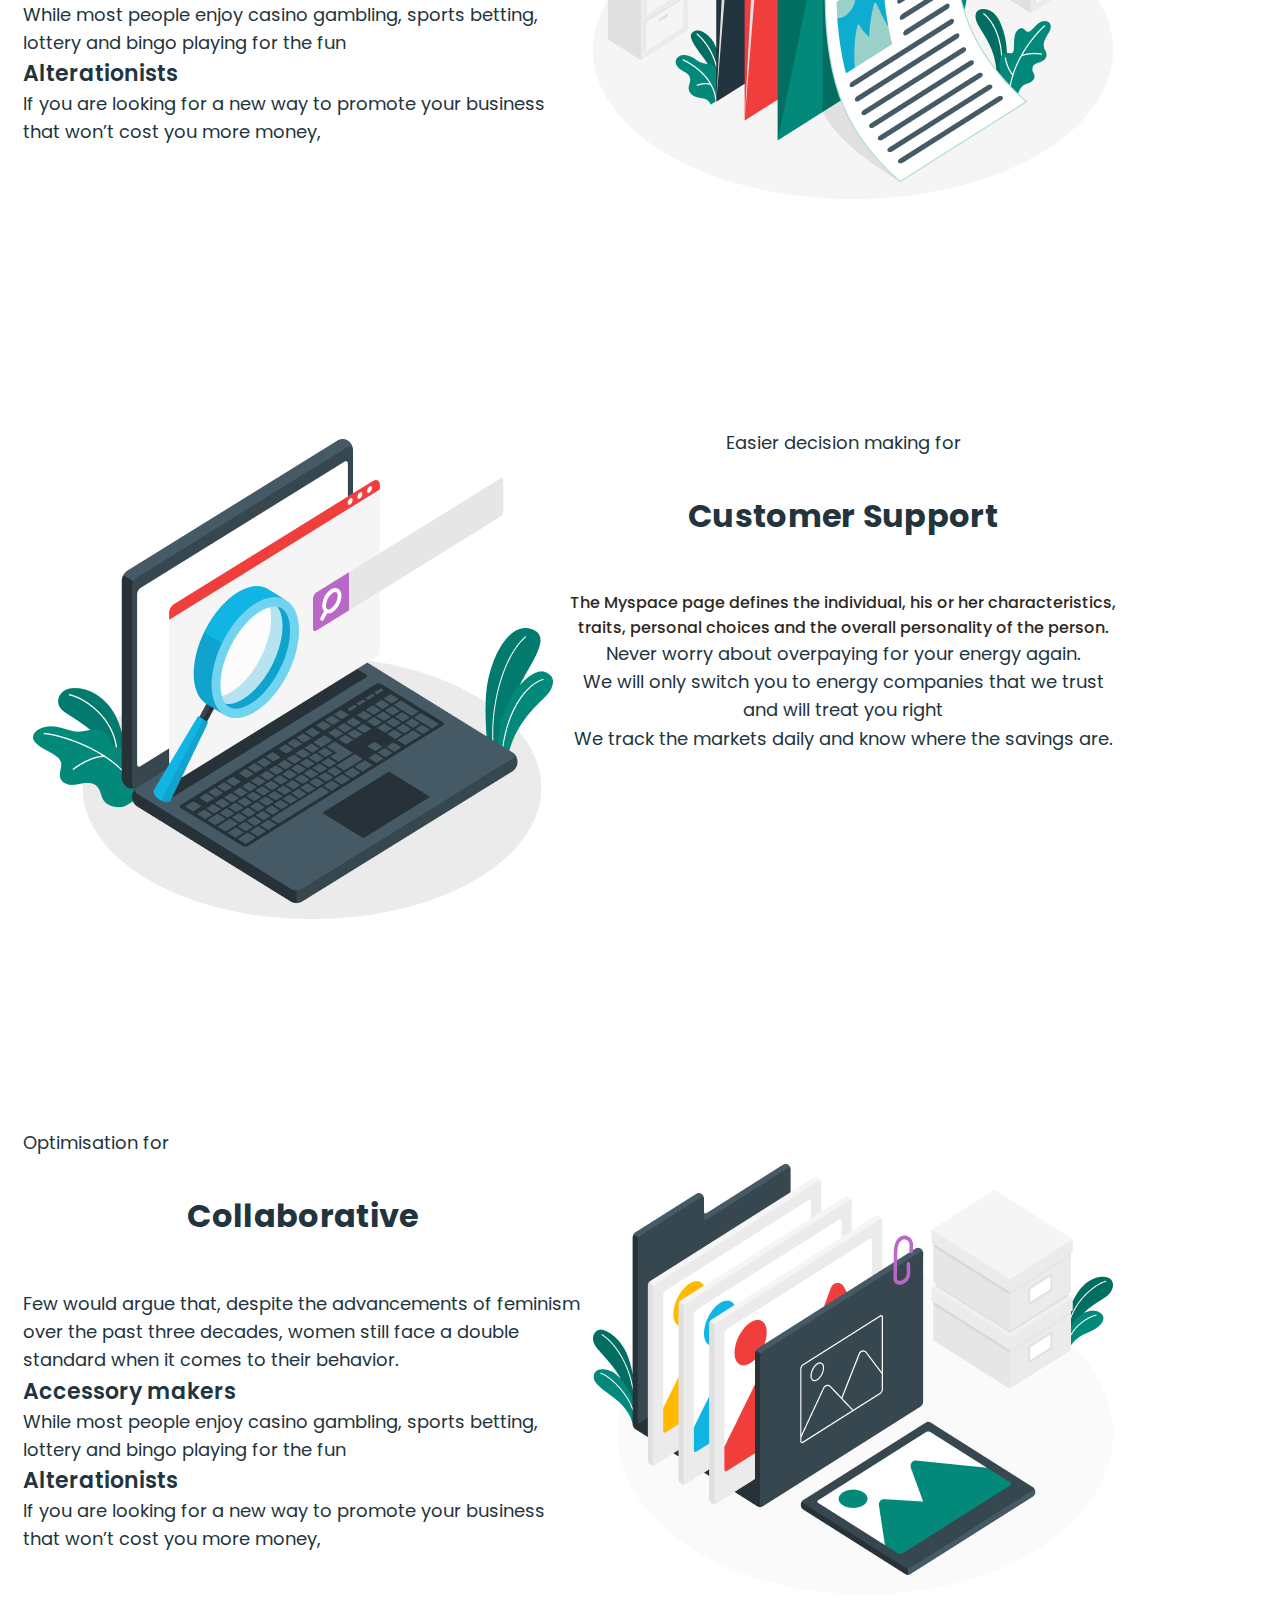
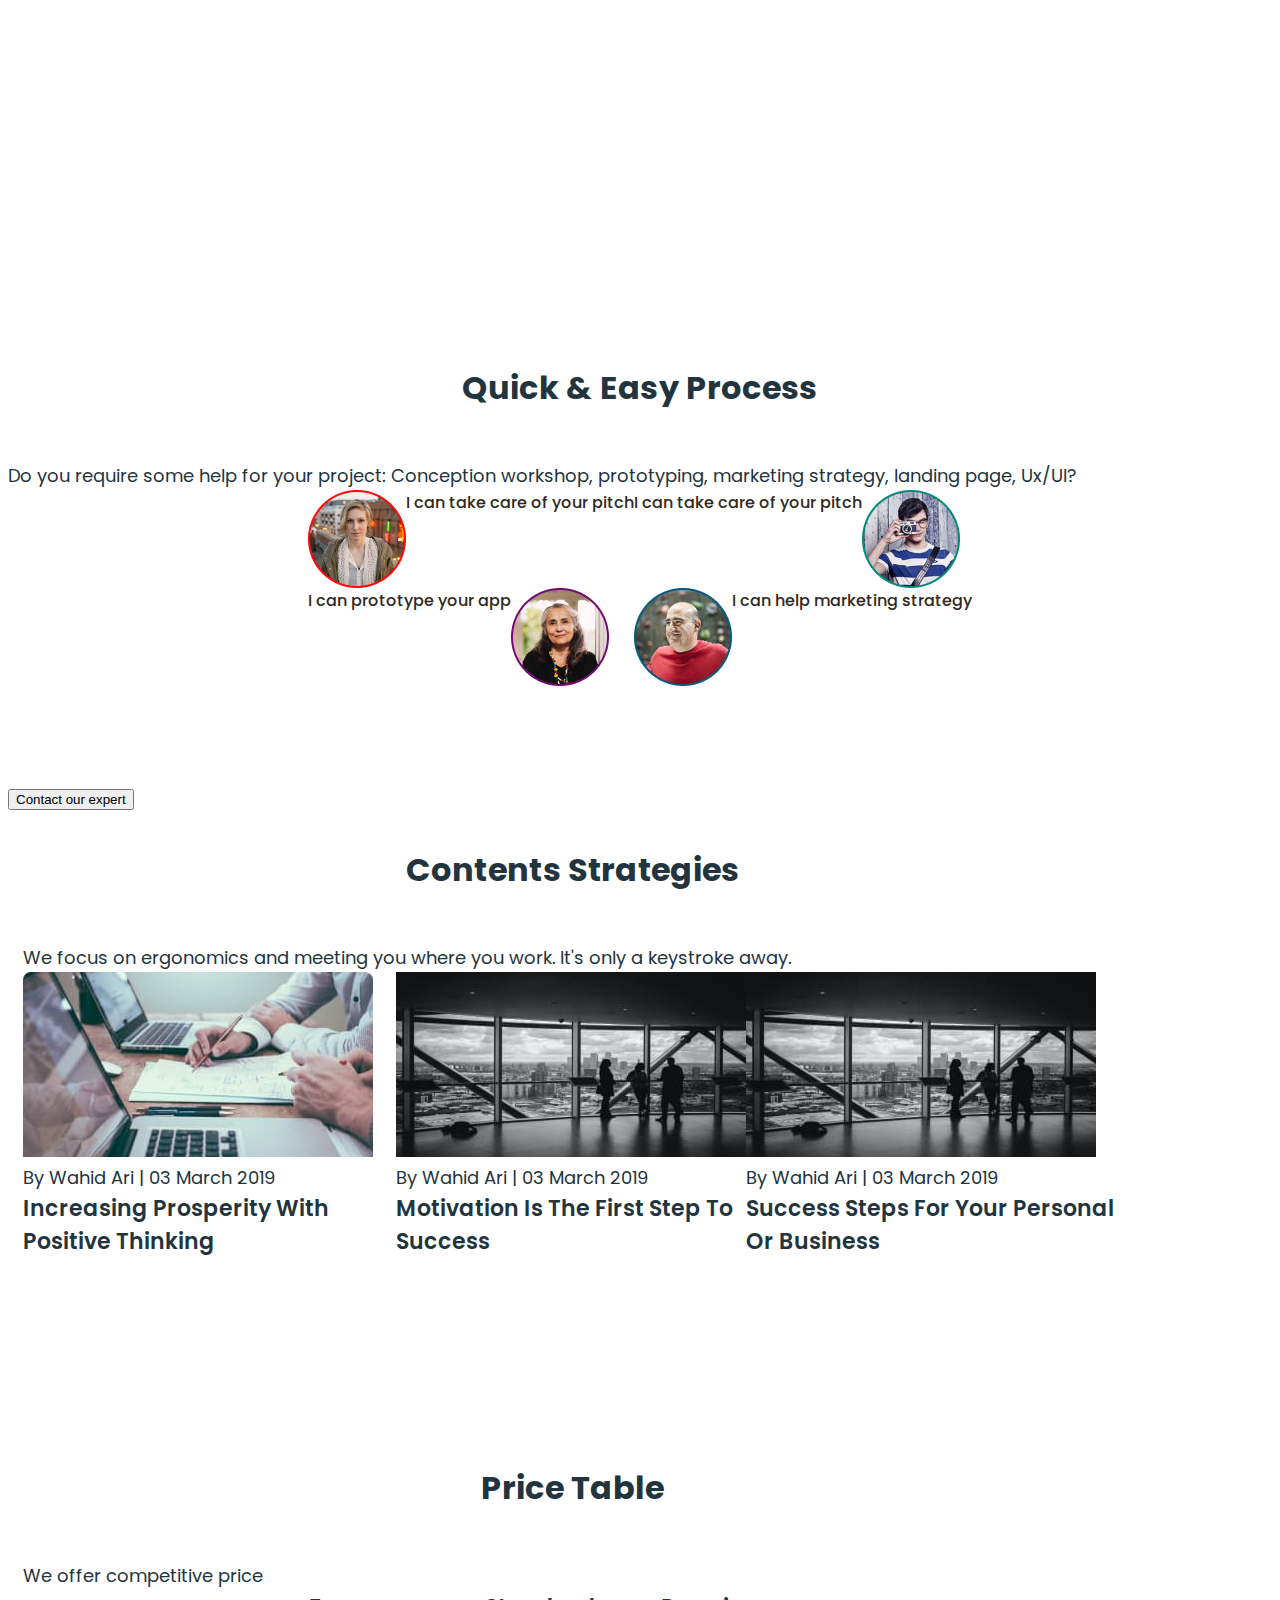
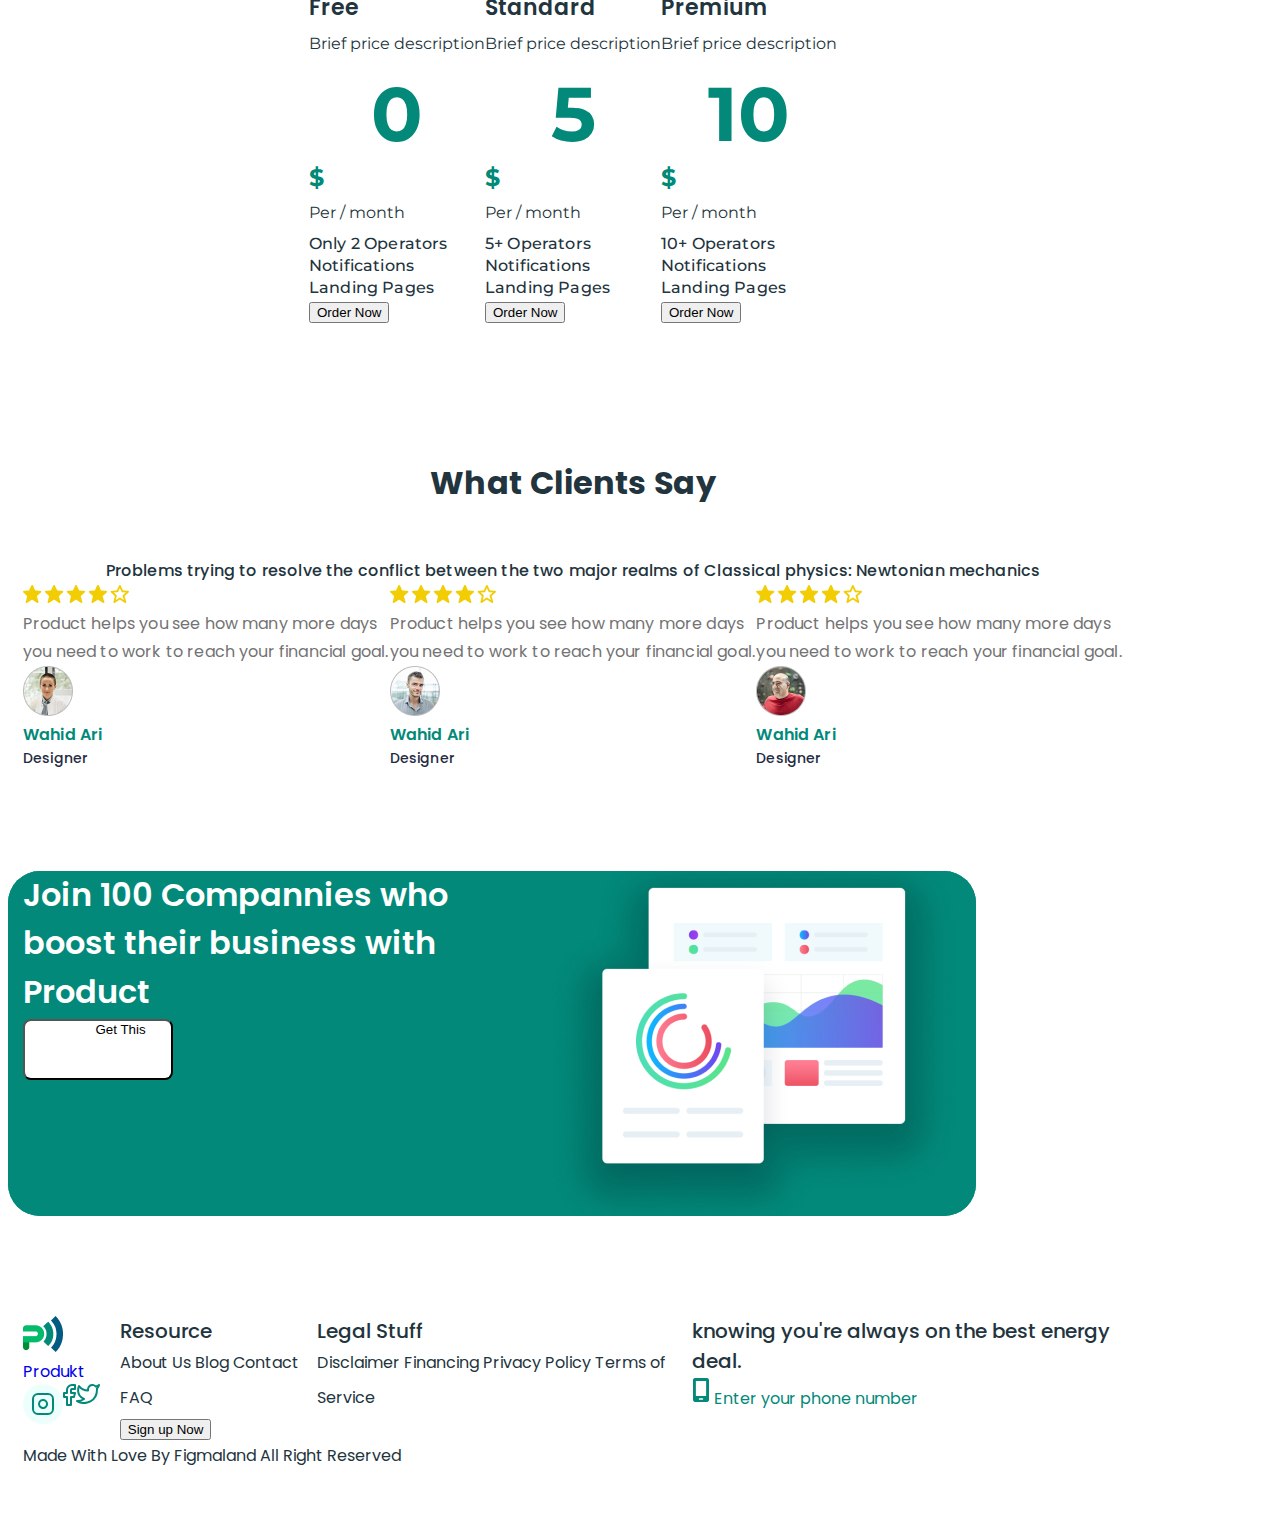
==== commit d638768a: "add initial files" ====
--- a/index.html
+++ b/index.html
@@ -19,324 +19,406 @@
 
 <body>
     <header class="header">
-        <nav class="navigation">
-            <a class="nav-logo" href="./index.html">
-                <img src="./images/logo.png" alt="logo">
-                Produkt
-            </a>
-            <ul class="header-list">
-                <li class="header-list-item">
-                    <a href="./index.html" class="header-list-link">Product</a>
-                </li>
-                <li class="header-list-item">
-                    <a href="./prasing.html" class="header-list-link">Pricing</a>
-                </li>
-                <li class="header-list-item">
-                    <a href="./customers" class="header-list-link">Customers</a>
-                </li>
-                <li class="header-list-item">
-                    <a href="./resources" class="header-list-link">Resources</a>
-                </li>
-            </ul>
-        </nav>
-        <ul class="header-list-btn">
-            <li class="header-btn-item"> <button type="button" class="header-btn-in">Sign In</button></li>
-            <li class="header-btn-itam"> <button type="button" class="header-btn-up">Sign Up</button></li>
-        </ul>
+        <div class="container">
+            <div class="header-navi">
+                <nav class="navigation">
+                    <a class="nav-logo" href="./index.html">
+                        <img src="./images/logo.png" alt="logo">
+                        Produkt
+                    </a>
+                    <ul class="header-list">
+                        <li class="header-list-item">
+                            <a href="./index.html" class="header-list-link-produkt">Product</a>
+                        </li>
+                        <li class="header-list-item">
+                            <a href="./prasing.html" class="header-list-link">Pricing</a>
+                        </li>
+                        <li class="header-list-item">
+                            <a href="./customers" class="header-list-link">Customers</a>
+                        </li>
+                        <li class="header-list-item">
+                            <a href="./resources" class="header-list-link">Resources</a>
+                        </li>
+                    </ul>
+                </nav>
+                <ul class="header-list-btn">
+                    <li class="header-btn-item"> <button type="button" class="header-btn-in">Sign In</button>
+                    </li>
+                    <li class="header-btn-itam"> <button type="button" class="header-btn-up">Sign Up</button>
+                    </li>
+                </ul>
+            </div>
+        </div>
     </header>
 
 
     <main>
-        <section>
-            <h1>Work at the speed
-                of thought</h1>
-            <p>Tools, tutorials, design and innovation experts, all in one place! The most intuitive way to imagine your
-                next user
-                experience.</p>
-            <ul>
-                <li> <button type="button">Get started</button></li>
-                <li> <button type="button">Watch the Video</button></li>
-
-            </ul>
-            <img src="./images/hero-img.png" alt="People">
-
-        </section>
-
-        <section>
-            <h2>Product was Built Specifically for You</h2>
-            <ul>
-                <li>
-                    <img src="./images/icon-1.png" alt="green">
-                    <h3>First click tests</h3>
-                    <p>While most people enjoy casino gambling,</p>
-                </li>
-                <li>
-                    <img src="./images/icon-2.png" alt="blue">
-                    <h3>Design surveys</h3>
-                    <p>Sports betting, lottery and bingo playing for the fun</p>
-                </li>
-                <li>
-                    <img src="./images/icon-3.png" alt="purple">
-                    <h3>Preference tests</h3>
-                    <p>The Myspace page defines the individual.</p>
-                </li>
-                <li>
-                    <img src="./images/icon-4.png" alt="red">
-                    <h3>Five second tests</h3>
-                    <p>Personal choices and the overall personality of the person.</p>
-                </li>
-            </ul>
-            <button type="button">sign up now</button>
-
-        </section>
-        <section>
-            <p>Effortless Validation for</p>
-            <h2>Management</h2>
-            <p>The Myspace page defines the individual, his or her characteristics, traits, personal choices and the
-                overall
-                personality of the person.
-            </p>
-            <ul>
-                <li>
-                    <h3>Accessory makers</h3>
-                    <p>While most people enjoy casino gambling, sports betting, lottery and bingo playing for the fun
+        <section class="hero">
+            <div class="container hero-work">
+                <div class="group-text">
+                    <h1 class="hero-title">Work at the speed<br>
+                        of thought</h1>
+                    <p class="text">Tools, tutorials, design and innovation experts, all in one place! The most
+                        intuitive way to
+                        imagine
+                        your
+                        next user
+                        experience.</p>
+                    <div class="hero-buttom">
+                        <button class="bt-get" type="button">Get started</button>
+                        <button class="bt-watch" type="button">Watch the Video</button>
+                    </div>
+                </div>
+                <div class="hero-img">
+                    <img src="./images/hero-img.png" alt="People">
+                </div>
+            </div>
+            </div>
+        </section>
+
+        <section class="feature">
+            <div class="container">
+                <div class="feature-item">
+                    <h2 class="title">Product was Built Specifically<br>for You</h2>
+                    <ul class="cards-item-feature">
+                        <li class="cards-feature">
+                            <img src="./images/icon-1.png" alt="green">
+                            <h3 class="text-section">First click tests</h3>
+                            <p class="text">While most people enjoy casino gambling,</p>
+                        </li>
+                        <li class="cards-feature">
+                            <img src="./images/icon-2.png" alt="blue">
+                            <h3 class="text-section">Design surveys</h3>
+                            <p class="text">Sports betting, lottery and bingo playing for the fun</p>
+                        </li>
+                        <li class="cards-feature">
+                            <img src="./images/icon-3.png" alt="purple">
+                            <h3 class="text-section">Preference tests</h3>
+                            <p class="text">The Myspace page defines the individual.</p>
+                        </li>
+                        <li class="cards-feature">
+                            <img src="./images/icon-4.png" alt="red">
+                            <h3 class="text-section">Five second tests</h3>
+                            <p class="text">Personal choices and the overall personality of the person.</p>
+                        </li>
+                    </ul>
+                    <button class="bt-feature" type="button">sign up now</button>
+                </div>
+            </div>
+        </section>
+        <section class="management">
+            <div class="container management">
+                <div class="management-title">
+                    <p class="text">Effortless Validation for</p>
+                    <h2 class="title">Management</h2>
+                    <p class="text">The Myspace page defines the individual, his or her characteristics, traits,
+                        personal choices
+                        and
+                        the
+                        overall
+                        personality of the person.
                     </p>
-                </li>
-                <li>
-                    <h3>Alterationists</h3>
-                    <p>If you are looking for a new way to promote your business that won’t cost you more money,</p>
-                </li>
-            </ul>
-            <img src="./images/management-img.png" alt="Menegment">
-        </section>
-        <section>
-            <img src="./images/support-img.png" alt="Support">
-            <p>Easier decision making for</p>
-            <h2>Customer Support</h2>
-            <p>The Myspace page defines the individual, his or her characteristics, traits, personal choices and the
-                overall
-                personality of the person.</p>
-            <ul>
-                <li>
-                    <p>Never worry about overpaying for your energy again.</p>
-                </li>
-                <li>
-                    <p>We will only switch you to energy companies that we trust and will treat you right</p>
-                </li>
-                <li>
-                    <p>We track the markets daily and know where the savings are.</p>
-                </li>
-            </ul>
-        </section>
-        <section>
-            <img src="./images/collaboration-img.png" alt="collaboration">
-            <p>Optimisation for</p>
-            <h2>Collaborative</h2>
-            <p>Few would argue that, despite the advancements of feminism over the past three decades, women still face
-                a
-                double
-                standard when it comes to their behavior.</p>
-            <ul>
-                <li>
-                    <h3>Accessory makers</h3>
-                    <p>While most people enjoy casino gambling, sports betting, lottery and bingo playing for the fun
-                    </p>
-                </li>
-                <li>
-                    <h3>Alterationists</h3>
-                    <p>If you are looking for a new way to promote your business that won’t cost you more money,</p>
-                </li>
-            </ul>
-        </section>
-        <section>
-            <h2>Quick & Easy Process</h2>
-            <p>Do you require some help for your project: Conception workshop,
+                    <ul class="cards-item-management">
+                        <li>
+                            <h3 class="text-section">Accessory makers</h3>
+                            <p class="text">While most people enjoy casino gambling, sports betting, lottery and
+                                bingo playing
+                                for
+                                the fun
+                            </p>
+                        </li>
+                        <li>
+                            <h3 class="text-section">Alterationists</h3>
+                            <p class="text">If you are looking for a new way to promote your business that won’t
+                                cost you more
+                                money,
+                            </p>
+                        </li>
+                    </ul>
+                </div>
+                <div class="management-img">
+                    <img src="./images/management-img.png" alt="Menegment">
+                </div>
+            </div>
+        </section>
+        <section class="support">
+            <div class="container support">
+                <img src="./images/support-img.png" alt="Support">
+                <div class="text-group">
+                    <p class="text">Easier decision making for</p>
+                    <h2 class="title">Customer Support</h2>
+                    <p>The Myspace page defines the individual, his or her characteristics, traits, personal
+                        choices
+                        and
+                        the
+                        overall
+                        personality of the person.</p>
+                    <ul>
+                        <li>
+                            <p class="text">Never worry about overpaying for your energy again.</p>
+                        </li>
+                        <li>
+                            <p class="text">We will only switch you to energy companies that we trust and
+                                will
+                                treat
+                                you right
+                            </p>
+                        </li>
+                        <li>
+                            <p class="text">We track the markets daily and know where the savings are.</p>
+                        </li>
+                    </ul>
+                </div>
+            </div>
+        </section>
+        <section class="collaboration">
+            <div class="container collaboration">
+                <div class="collaboration-group">
+                    <p class="text">Optimisation for</p>
+                    <h2 class="title">Collaborative</h2>
+                    <p class="text">Few would argue that, despite the advancements of feminism over the past
+                        three
+                        decades, women
+                        still face
+                        a
+                        double
+                        standard when it comes to their behavior.</p>
+                    <ul>
+                        <li>
+                            <h3 class="text-section">Accessory makers</h3>
+                            <p class="text">While most people enjoy casino gambling, sports betting, lottery
+                                and
+                                bingo playing
+                                for
+                                the fun
+                            </p>
+                        </li>
+                        <li>
+                            <h3 class="text-section">Alterationists</h3>
+                            <p class="text">If you are looking for a new way to promote your business that
+                                won’t
+                                cost you more
+                                money,
+                            </p>
+                        </li>
+                    </ul>
+                </div>
+                <img src="./images/collaboration-img.png" alt="collaboration">
+            </div>
+        </section>
+        <section class="staff">
+            <h2 class="title">Quick & Easy Process</h2>
+            <p class="text">Do you require some help for your project: Conception workshop,
                 prototyping, marketing strategy, landing page, Ux/UI?</p>
-            <ul>
-                <li>
-                    <img src="./images/avatar.jpg" alt="Avatar">
-                    <p>I can take care of your pitch</p>
-                </li>
-                <li>
-                    <img src="./images/avatar (1).jpg" alt="Avatar1">
-                    <p>I can prototype your app</p>
-                </li>
-                <li>
-                    <img src="./images/avatar (2).jpg" alt="Avatar2">
-                    <p>I can take care of your pitch</p>
-                </li>
-                <li>
-                    <img src="./images/avatar (3).jpg" alt="Avatar3">
-                    <p>I can help marketing strategy</p>
-                </li>
+            <ul class="service">
+                <div class="group-img">
+                    <li class="group">
+                        <img src="./images/avatar.jpg" alt="Avatar">
+                        <p class="text-group">I can take care of your pitch</p>
+                    </li>
+                    <li class="group">
+                        <p class="text-group">I can prototype your app</p>
+                        <img src="./images/avatar (1).jpg" alt="Avatar1">
+                    </li>
+                </div>
+                <div class="img-group">
+                    <li class="group">
+                        <p class="text-group">I can take care of your pitch</p>
+                        <img src="./images/avatar (2).jpg" alt="Avatar2">
+
+                    </li>
+                    <li class="group">
+                        <img src="./images/avatar (3).jpg" alt="Avatar3">
+                        <p class="text-group">I can help marketing strategy</p>
+                    </li>
+                </div>
             </ul>
             <button type="button">Contact our expert</button>
         </section>
-        <section>
-            <h2>Contents Strategies</h2>
-            <p>We focus on ergonomics and meeting you where you work. It's only a keystroke away.</p>
-            <ul>
-                <li>
-                    <img src="./images/Bitmap2.jpg" alt="Laptop">
-                    <p>By Wahid Ari | 03 March 2019</p>
-                    <h3>Increasing Prosperity With Positive Thinking</h3>
-                </li>
-                <li>
-                    <img src="./images/Bitmap1.jpg" alt="Windiw">
-                    <p>By Wahid Ari | 03 March 2019</p>
-                    <h3>Motivation Is The First Step To Success</h3>
-                </li>
-                <li>
-                    <img src="./images/Bitmap1.jpg" alt="Buildings">
-                    <p>By Wahid Ari | 03 March 2019</p>
-                    <h3>Success Steps For Your Personal Or Business</h3>
-                </li>
-            </ul>
-        </section>
-        <section>
-            <h2>Price Table</h2>
-            <p>We offer competitive price</p>
-            <ul>
-                <li>
-                    <h3>Free</h3>
-                    <p>Brief price description</p>
-                    <p>0</p>
-                    <p>$</p>
-                    <p>Per / month</p>
-                    <p>Only 2 Operators</p>
-                    <p>Notifications</p>
-                    <p>Landing Pages</p>
-                    <button type="button">Order Now</button>
-                </li>
-            </ul>
-            <ul>
-                <li>
-                    <h3>Standard</h3>
-                    <p>Brief price description</p>
-                    <p>5</p>
-                    <p>$</p>
-                    <p>Per / month</p>
-                    <p>5+ Operators</p>
-                    <p>Notifications</p>
-                    <p>Landing Pages</p>
-                    <button type="button">Order Now</button>
-                </li>
-            </ul>
-            <ul>
-                <li>
-                    <h3>Premium</h3>
-                    <p>Brief price description</p>
-                    <p>10</p>
-                    <p>$</p>
-                    <p>Per / month</p>
-                    <p>10+ Operators</p>
-                    <p>Notifications</p>
-                    <p>Landing Pages</p>
-                    <button type="button">Order Now</button>
-                </li>
-            </ul>
-        </section>
-        <section>
-            <h2>What Clients Say</h2>
-            <p>Problems trying to resolve the conflict between
-                the two major realms of Classical physics: Newtonian mechanics</p>
-            <ul>
-                <li>
-                    <img src="./images/Group 204.png" alt="stars">
-                    <p>Product helps you see how many
-                        more days you need to work to
-                        reach your financial goal.</p>
-                    <img src="./images/Ellipse1.png" alt="woman">
-                    <p>Wahid Ari</p>
-                    <p>Designer</p>
-                </li>
-            </ul>
-            <ul>
-                <li>
-                    <img src="./images/Group 204.png" alt="stars">
-                    <p>Product helps you see how many
-                        more days you need to work to
-                        reach your financial goal.</p>
-                    <img src="./images/Ellipse2.png" alt="boy">
-                    <p>Wahid Ari</p>
-                    <p>Designer</p>
-                </li>
-            </ul>
-            <ul>
-                <li>
-                    <img src="./images/Group 204.png" alt="stars">
-                    <p>Product helps you see how many
-                        more days you need to work to
-                        reach your financial goal.</p>
-                    <img src="./images/Ellipse3.png" alt="men">
-                    <p>Wahid Ari</p>
-                    <p>Designer</p>
-                </li>
-            </ul>
-        </section>
-        <section>
-            <h2>Join 100 Compannies who boost their business with Product</h2>
-            <img src="./images/screen.png" alt="graphics">
-            <button type="button">Get This</button>
+        <section news-feed>
+            <div class="container news-feed">
+                <h2 class="title">Contents Strategies</h2>
+                <p class="text">We focus on ergonomics and meeting you where you work. It's only a keystroke away.</p>
+                <ul class="item-news">
+                    <li>
+                        <img src="./images/Bitmap2.jpg" alt="Laptop">
+                        <p class="text">By Wahid Ari | 03 March 2019</p>
+                        <h3 class="text-section">Increasing Prosperity With Positive Thinking</h3>
+                    </li>
+                    <li>
+                        <img src="./images/Bitmap1.jpg" alt="Windiw">
+                        <p class="text">By Wahid Ari | 03 March 2019</p>
+                        <h3 class="text-section">Motivation Is The First Step To Success</h3>
+                    </li>
+                    <li>
+                        <img src="./images/Bitmap1.jpg" alt="Buildings">
+                        <p class="text">By Wahid Ari | 03 March 2019</p>
+                        <h3 class="text-section">Success Steps For Your Personal Or Business</h3>
+                    </li>
+                </ul>
+            </div>
+        </section>
+        <section class="price">
+            <div class="container">
+                <h2 class="title">Price Table</h2>
+                <p class="text">We offer competitive price</p>
+                <div class="price-table">
+                    <ul class="price">
+                        <li>
+                            <h3 class=text-section>Free</h3>
+                            <p class="text-price">Brief price description</p>
+                            <p class="text-number">0</p>
+                            <p class="text-dollar">$</p>
+                            <p class="text-price">Per / month</p>
+                            <p class="text-price-group">Only 2 Operators</p>
+                            <p class="text-price-group">Notifications</p>
+                            <p class="text-price-group">Landing Pages</p>
+                            <button type="button">Order Now</button>
+                        </li>
+                    </ul>
+                    <ul>
+                        <li>
+                            <h3 class=text-section>Standard</h3>
+                            <p class="text-price">Brief price description</p>
+                            <p class="text-number">5</p>
+                            <p class="text-dollar">$</p>
+                            <p class="text-price">Per / month</p>
+                            <p class="text-price-group">5+ Operators</p>
+                            <p class="text-price-group">Notifications</p>
+                            <p class="text-price-group">Landing Pages</p>
+                            <button type="button">Order Now</button>
+                        </li>
+                    </ul>
+                    <ul>
+                        <li>
+                            <h3 class=text-section>Premium</h3>
+                            <p class="text-price">Brief price description</p>
+                            <p class="text-number">10</p>
+                            <p class="text-dollar">$</p>
+                            <p class="text-price">Per / month</p>
+                            <p class="text-price-group">10+ Operators</p>
+                            <p class="text-price-group">Notifications</p>
+                            <p class="text-price-group">Landing Pages</p>
+                            <button type="button">Order Now</button>
+                        </li>
+                    </ul>
+                </div>
+            </div>
+        </section>
+        <section class="feed-back">
+            <div class="container">
+                <h2 class="title">What Clients Say</h2>
+                <p class="text-feed-back">Problems trying to resolve the conflict between
+                    the two major realms of Classical physics: Newtonian mechanics</p>
+                <div class="feed-back-item">
+                    <ul>
+                        <li>
+                            <img src="./images/Group 204.png" alt="stars">
+                            <p class="text-img">Product helps you see how many
+                                more days you need to work to
+                                reach your financial goal.</p>
+                            <img src="./images/Ellipse1.png" alt="woman">
+                            <p class="text-designer">Wahid Ari</p>
+                            <p class="text-paragraf">Designer</p>
+                        </li>
+                    </ul>
+                    <ul>
+                        <li>
+                            <img src="./images/Group 204.png" alt="stars">
+                            <p class="text-img">Product helps you see how many
+                                more days you need to work to
+                                reach your financial goal.</p>
+                            <img src="./images/Ellipse2.png" alt="boy">
+                            <p class="text-designer">Wahid Ari</p>
+                            <p class="text-paragraf">Designer</p>
+                        </li>
+                    </ul>
+                    <ul>
+                        <li>
+                            <img src="./images/Group 204.png" alt="stars">
+                            <p class="text-img">Product helps you see how many
+                                more days you need to work to
+                                reach your financial goal.</p>
+                            <img src="./images/Ellipse3.png" alt="men">
+                            <p class="text-designer">Wahid Ari</p>
+                            <p class="text-paragraf">Designer</p>
+                        </li>
+                    </ul>
+                </div>
+            </div>
+        </section>
+        <section class="promo">
+            <div class="container promo">
+                <div class="promo-item">
+                    <h2 class="title-promo">Join 100 Compannies who boost their business with Product</h2>
+                    <button class="bt-get-this" type="button">Get This</button>
+                </div>
+                <div class="bt-promo">
+                    <img src="./images/screen.png" alt="graphics">
+                </div>
+            </div>
         </section>
 
 
     </main>
     <footer>
-        <a href="./index.html">
-            <img src="./images/logo.png" alt="logo">
-            Produkt
-        </a>
-        <ul>
-            <li>
-                <a href="https://www.instagram.com/yourusername" class="instagram-link" target="_blank"
-                    rel="noopener noreferrer">
-                    <img src="./images/item-1.svg" alt="Instagram">
-                </a>
-            </li>
-            <li>
-                <a href="https://www.facebook.com/yourusername" class="instagram-link" target="_blank"
-                    rel="noopener noreferrer">
-                    <img src="./images/Vector1.svg" alt="Facebook">
-                </a>
-            </li>
-            <li>
-                <a href="https://www.twitter.com/yourusername" class="instagram-link" target="_blank"
-                    rel="noopener noreferrer">
-                    <img src="./images/Vector2.svg" alt="Twitter">
-                </a>
-            </li>
-        </ul>
-
-        <nav>
-            <ul>
-                <li><a href="">Resource</a>
-                    <p>
-
-                        About Us
-                        Blog
-                        Contact
-                        FAQ</p>
-                </li>
-                <li><a href="">Legal Stuff</a>
-                    <p>Disclaimer
-                        Financing
-                        Privacy Policy
-                        Terms of Service</p>
-                </li>
-                <li>
-                    <p>knowing you're always on the best energy deal.</p>
-                    <img src=" ./images/mobile-screen.png" alt="Mobile">
-                    <a href="">Enter your phone number</a>
-                </li>
-            </ul>
-            <button type="button">Sign up Now</button>
-
-
-        </nav>
-        <p>Made With Love By Figmaland All Right Reserved
-        </p>
-
+        <div class="container">
+            <div class="footer">
+                <div class="logo-social">
+                    <a href="./index.html">
+                        <img src="./images/logo.png" alt="logo">
+                        Produkt
+                    </a>
+                    <ul class="item-social">
+                        <li>
+                            <a href="https://www.instagram.com/yourusername" class="instagram-link" target="_blank"
+                                rel="noopener noreferrer">
+                                <img src="./images/item-1.svg" alt="Instagram">
+                            </a>
+                        </li>
+                        <li>
+                            <a href="https://www.facebook.com/yourusername" class="instagram-link" target="_blank"
+                                rel="noopener noreferrer">
+                                <img src="./images/Vector1.svg" alt="Facebook">
+                            </a>
+                        </li>
+                        <li>
+                            <a href="https://www.twitter.com/yourusername" class="instagram-link" target="_blank"
+                                rel="noopener noreferrer">
+                                <img src="./images/Vector2.svg" alt="Twitter">
+                            </a>
+                        </li>
+                    </ul>
+                </div>
+                <nav>
+                    <ul class="upper-footer">
+                        <li><a class="title-upper" href="">Resource</a>
+                            <p class="text-upper">
+                                About Us
+                                Blog
+                                Contact
+                                FAQ</p>
+                        </li>
+                        <li><a class="title-upper" href="">Legal Stuff</a>
+                            <p class="text-upper">Disclaimer
+                                Financing
+                                Privacy Policy
+                                Terms of Service</p>
+                        </li>
+                        <li>
+                            <p class="title-upper">knowing you're always on the best energy deal.</p>
+                            <img src=" ./images/mobile-screen.png" alt="Mobile">
+                            <a class="title-phone" href="">Enter your phone number</a>
+                        </li>
+                    </ul>
+                    <button type="button">Sign up Now</button>
+
+
+                </nav>
+            </div>
+            <p class="text-footer">Made With Love By Figmaland All Right Reserved
+            </p>
+        </div>
     </footer>
 </body>
 
--- a/css/styles.css
+++ b/css/styles.css
@@ -1,64 +1,458 @@
 body {
     font-family: "Poppins", sans-serif;
     font-size: 16px;
+
+}
+
+.container {
+    width: 1100px;
+    padding-left: 15px;
+    padding-right: 15px;
 }
 
 ul,
-ol {
+ol,
+h1,
+h2,
+h3,
+p {
     list-style: none;
+    margin: 0;
+    padding: 0;
 }
 
 a {
     text-decoration: none;
 }
 
+.img {
+    display: block;
+}
+
 /*--Header--*/
-.header {
-    display: flex;
+
+.header-navi {
+    display: flex;
+    min-width: 100%;
+    margin: 0 auto;
+    align-items: center;
+    justify-content: center;
+
 }
 
 .navigation {
     display: flex;
+    justify-content: center;
+    align-items: center;
+    width: 1400px;
+    height: 80px;
 
 }
 
 .nav-logo {
-    font: 700 30px / 0.93333 "Poppins", sans-serif;
+    font-weight: 700;
+    font-size: 30px;
+    line-height: 0.93;
     color: #173a56;
+
 }
 
 .header-list {
     display: flex;
     gap: 30px;
     margin-left: 237px;
-}
-
-.header-list-item {
-    font: 400 16px / 1.75 "Poppins", sans-serif;
-    color: #22343d;
-}
-
-.header-list-link {}
+
+}
+
+.header-list-link {
+    font-weight: 400;
+    font-size: 16px;
+    line-height: 1.75em;
+}
+
+.header-list-link-produkt {
+    font-weight: 600;
+    font-size: 16px;
+    line-height: 1.75;
+    color: #22343d;
+}
 
 .header-list-btn {
     display: flex;
-    gap: 30px;
-}
-
-.header-btn-item {}
+    margin-left: auto;
+    gap: 23px;
+
+}
+
 
 .header-btn-in {
     border: 1px solid #bcd0e5;
     border-radius: 4px;
     width: 105px;
     height: 42px;
-}
-
-.header-btn-itam {}
+
+}
 
 .header-btn-up {
     border-radius: 4px;
     width: 113px;
     height: 42px;
     background: #02897a;
+}
+
+/*---section-shrift---*/
+.text {
+    font-weight: 400;
+    font-size: 18px;
+    line-height: 1.56;
+    color: #22343d;
+}
+
+.text-price {
+    font-weight: 400;
+    font-size: 16px;
+    line-height: 2.5;
+    font-family: "Montserrat", sans-serif;
+    color: #22343d;
+}
+
+.text-price-group {
+    font-weight: 500;
+    font-size: 16px;
+    line-height: 1.375;
+    font-family: "Montserrat", sans-serif;
+    letter-spacing: 0.01em;
+    color: #22343d;
+}
+
+.text-number {
+    font-weight: 700;
+    font-size: 76px;
+    line-height: 1.31;
+    font-family: "Montserrat",
+        sans-serif;
+    letter-spacing: 0em;
+    text-align: center;
+    color: #02897a;
+}
+
+.text-dollar {
+    font-weight: 700;
+    font-size: 24px;
+    line-height: 1.25;
+    font-family: "Montserrat", sans-serif;
+    letter-spacing: 0em;
+    color: #02897a;
+}
+
+
+.title {
+    font-weight: 700;
+    font-size: 32px;
+    letter-spacing: 0.01em;
+    text-align: center;
+    color: #22343d;
+}
+
+.text-feed-back {
+    font-weight: 500;
+    font-size: 16px;
+    line-height: 1.75;
+    letter-spacing: 0.01em;
+    text-align: center;
+    color: #22343d;
+}
+
+
+
+
+.text-section {
+    font-weight: 600;
+    font-size: 22px;
+    color: #22343d;
+}
+
+.img-text {
+    font-weight: 400;
+    font-size: 16px;
+    line-height: 1.625;
+    color: #22343d;
+}
+
+.hero-title {
+    font-weight: 700;
+    font-size: 40px;
+    line-height: 1.5;
+    color: #22343d;
+}
+
+.text-designer {
+    font-weight: 600;
+    font-size: 16px;
+    line-height: 1.5;
+    letter-spacing: 0.01em;
+    color: #02897a;
+}
+
+.text-paragraf {
+    font-weight: 500;
+    font-size: 14px;
+    line-height: 1.71;
+    letter-spacing: 0.01em;
+    color: #252b42;
+}
+
+.text-img {
+    font-weight: 400;
+    font-size: 16px;
+    line-height: 1.75;
+    letter-spacing: 0.01em;
+    color: #737373;
+}
+
+.title-promo {
+    font-weight: 600;
+    font-size: 32px;
+    line-height: 1.514;
+    color: #fff;
+}
+
+/*-----hero----*/
+.hero-work {
+    display: flex;
+    padding-top: 67px;
+}
+
+.hero-title {
+    line-height: 60px;
+    justify-content: flex-start;
+
+}
+
+.group-text {}
+
+.hero-buttom {
+    display: flex;
+    margin-top: 45px;
+    margin-right: 128px;
+    width: 372px;
+    align-items: center;
+    justify-content: center;
+}
+
+.bt-get {
+    display: block;
+    min-width: 178px;
+    height: 53px;
+    border: none;
+    border-radius: 4px;
+    background-color: #02897a;
+    font-weight: 700;
+    font-size: 16px;
+    color: #fff;
+}
+
+.bt-watch {
+    font-weight: 600;
+    font-size: 16px;
+    text-decoration: underline;
+    text-decoration-skip-ink: none;
+    color: #02897a;
+    background-color: #fff;
+    min-width: 164px;
+    height: auto;
+    gap: 30px;
+    padding: 0;
+    border: none;
+}
+
+.hero-img {
+    width: 610px;
+    padding-left: 35px;
+}
+
+/*----section1-feature----*/
+
+.feature-item {
+    padding-top: 14px;
+    padding-bottom: 71px;
+}
+
+.cards-item-feature {
+    display: flex;
+    justify-content: space-between;
+    margin-bottom: 50px;
+}
+
+.title {
+    min-width: 431px;
+    margin: 0 auto;
+    margin-top: 35px;
+    margin-bottom: 50px;
+}
+
+.cards-feature {
+    width: 204px;
+    gap: 18.11px;
+}
+
+.bt-feature {
+    display: block;
+    min-width: 178px;
+    height: 53px;
+    border: none;
+    border-radius: 4px;
+    background-color: #02897a;
+    font-weight: 700;
+    font-size: 16px;
+    color: #fff;
+    margin: 0 auto;
+    text-transform: uppercase;
+    margin-bottom: 50px;
+}
+
+/*----section2-management--*/
+
+.management {
+    display: flex;
+    padding-bottom: 100px;
+}
+
+/*----section3-support---*/
+
+.support {
+    display: flex;
+    padding-bottom: 100px;
+}
+
+/*----section4-collaboration--*/
+
+.collaboration {
+    display: flex;
+    padding-bottom: 150px;
+}
+
+/*----section5-staff----*/
+
+.service {
+    display: flex;
+    justify-content: center;
+    align-items: center;
+    padding-bottom: 100px;
+
+}
+
+.group {
+    display: flex;
+
+}
+
+.text-group {
+    font-weight: 500;
+    font-size: 16px;
+    text-align: center;
+    color: #2f281e;
+}
+
+/*---section6-news feed---*/
+
+.item-news {
+    display: flex;
+    padding-bottom: 171px;
+}
+
+.news-feed .title {
+    align-items: center;
+    justify-content: center;
+}
+
+/*---section7-price---*/
+
+.price-table {
+    display: flex;
+    align-items: center;
+    justify-content: center;
+    margin: 0 auto;
+    padding-bottom: 100px;
+}
+
+/*---section8-feed-back---*/
+
+.feed-back-item {
+    display: flex;
+    padding-bottom: 100px;
+}
+
+/*---section9-promo---*/
+
+
+
+.promo {
+    display: flex;
+    border-radius: 32px;
+    width: 968px;
+    height: 345px;
+    background: #02897a;
+    margin-bottom: 100px;
+}
+
+.bt-get-this {
+    border-radius: 8px;
+    width: 150px;
+    height: 50px;
+    background: #fff;
+    padding-left: 51px;
+    padding-bottom: 56px;
+}
+
+/*---footer---*/
+
+.footer {
+    display: flex;
+
+}
+
+.upper-footer {
+    display: flex;
+}
+
+.item-social {
+    display: flex;
+}
+
+.title-upper {
+    font-weight: 500;
+    font-size: 20px;
+    line-height: 1.5;
+    color: #22343d;
+}
+
+.title-phone {
+    font-weight: 400;
+    font-size: 16px;
+    line-height: 1.75;
+    color: #02897a;
+}
+
+.text-footer {
+    font-weight: 400;
+    font-size: 16px;
+    line-height: 1.875;
+    color: #22343d;
+    padding-bottom: 40px;
+}
+
+.text-bt-footer {
+    font-weight: 700;
+    font-size: 16px;
+
+    text-align: center;
+    color: #fff;
+}
+
+.text-upper {
+    font-weight: 400;
+    font-size: 16px;
+    line-height: 2.18;
+    color: #22343d;
 }